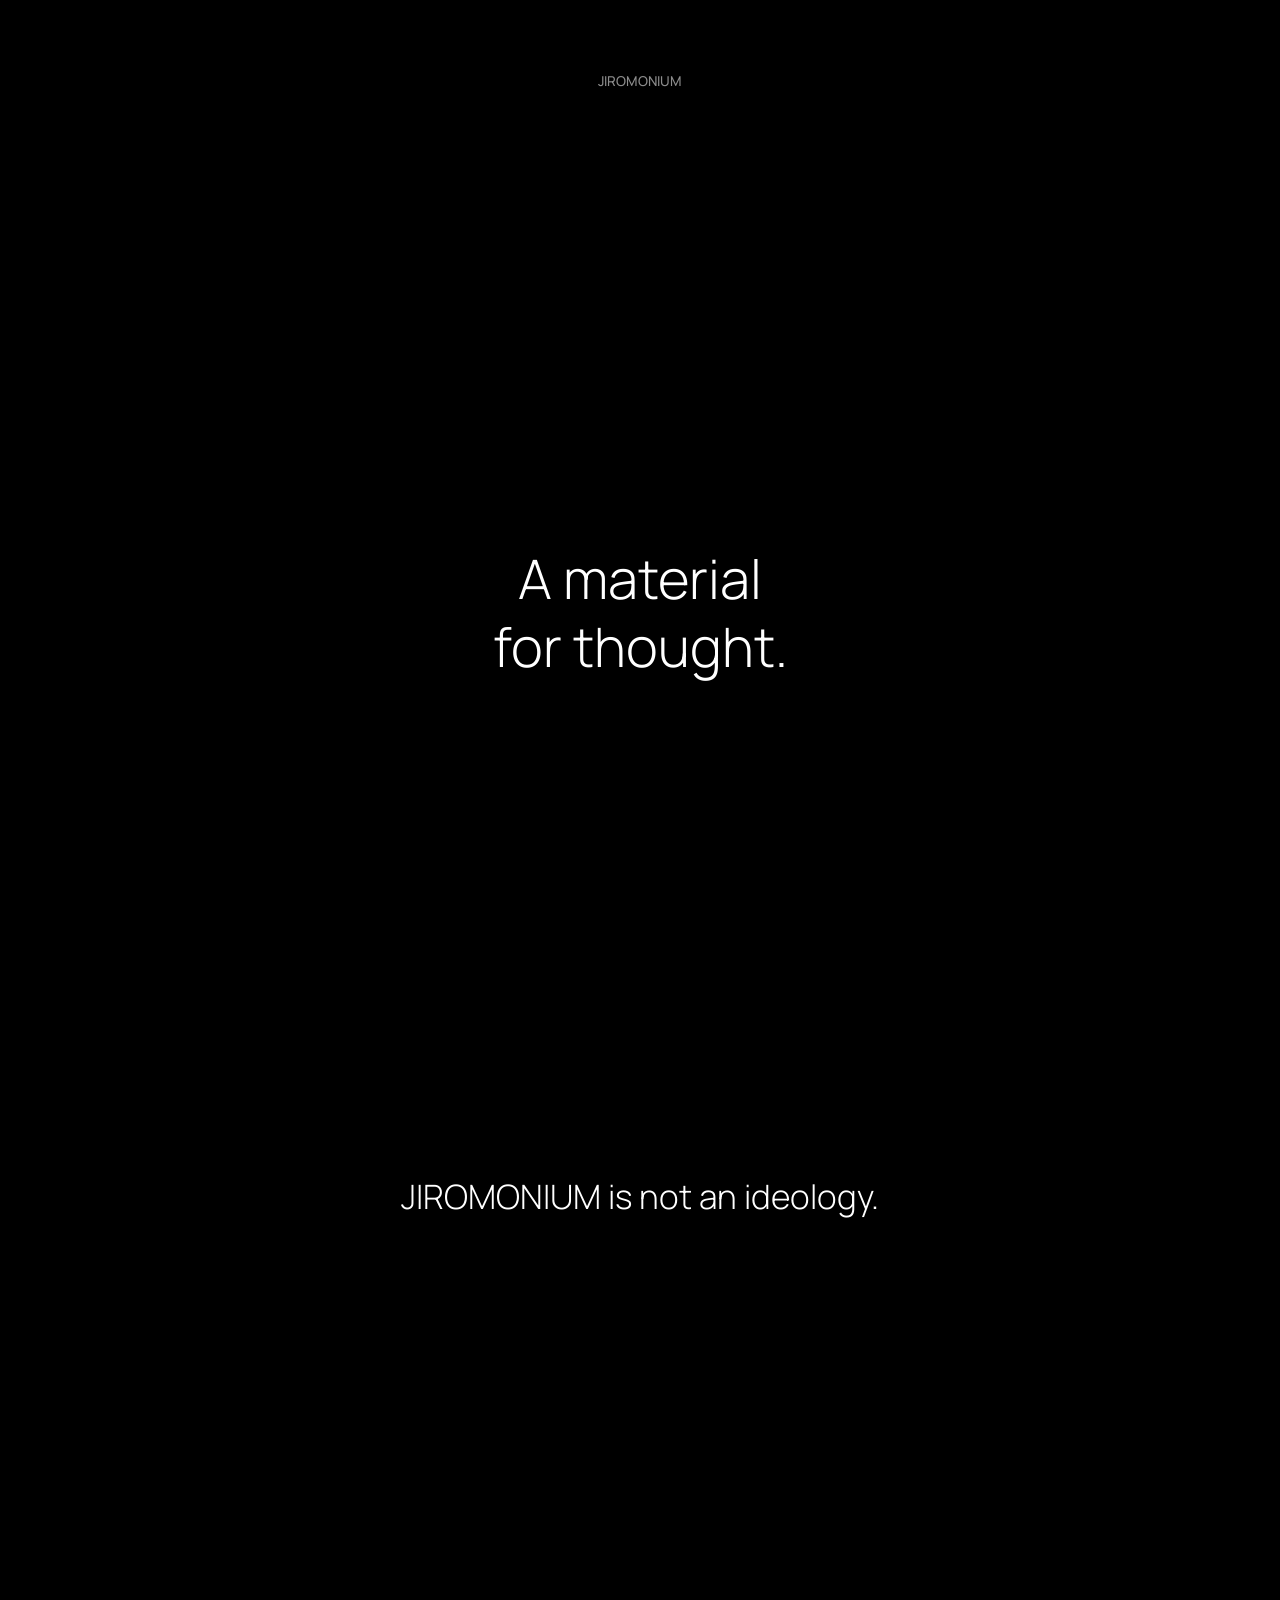
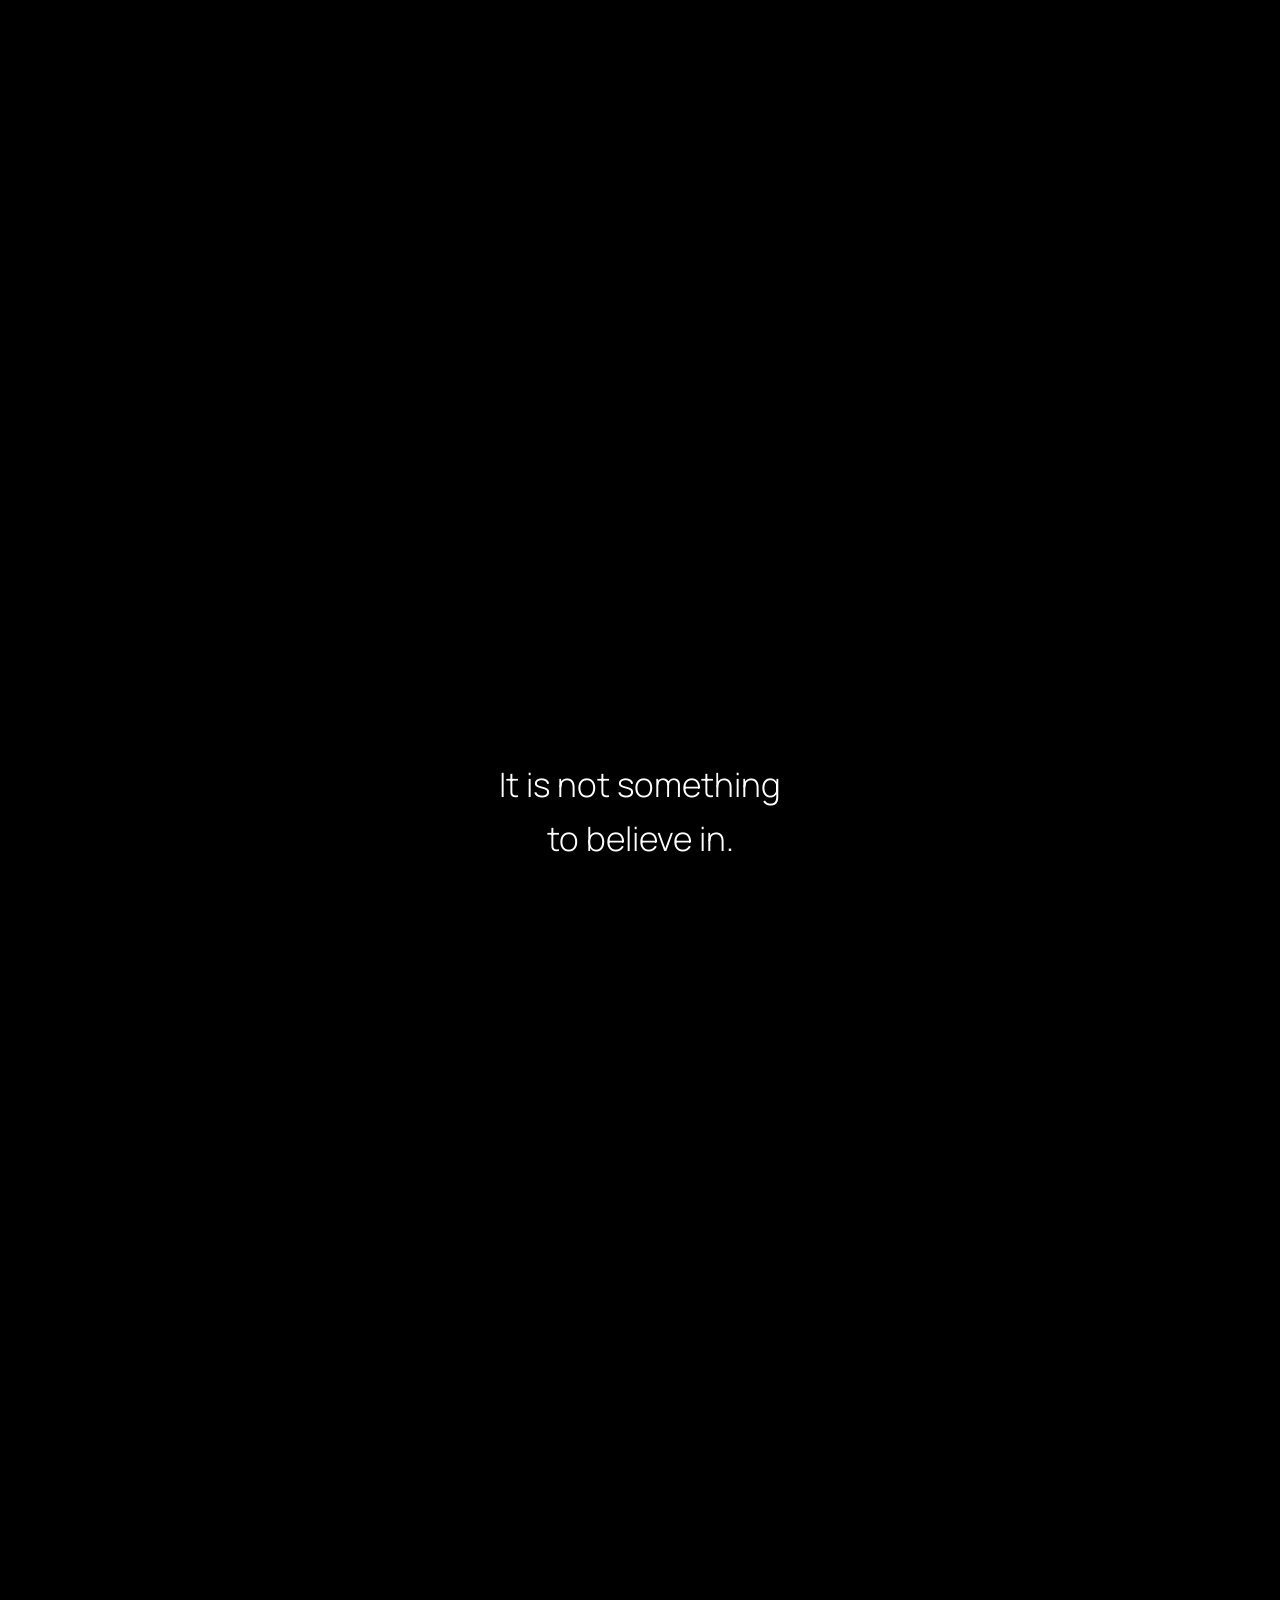
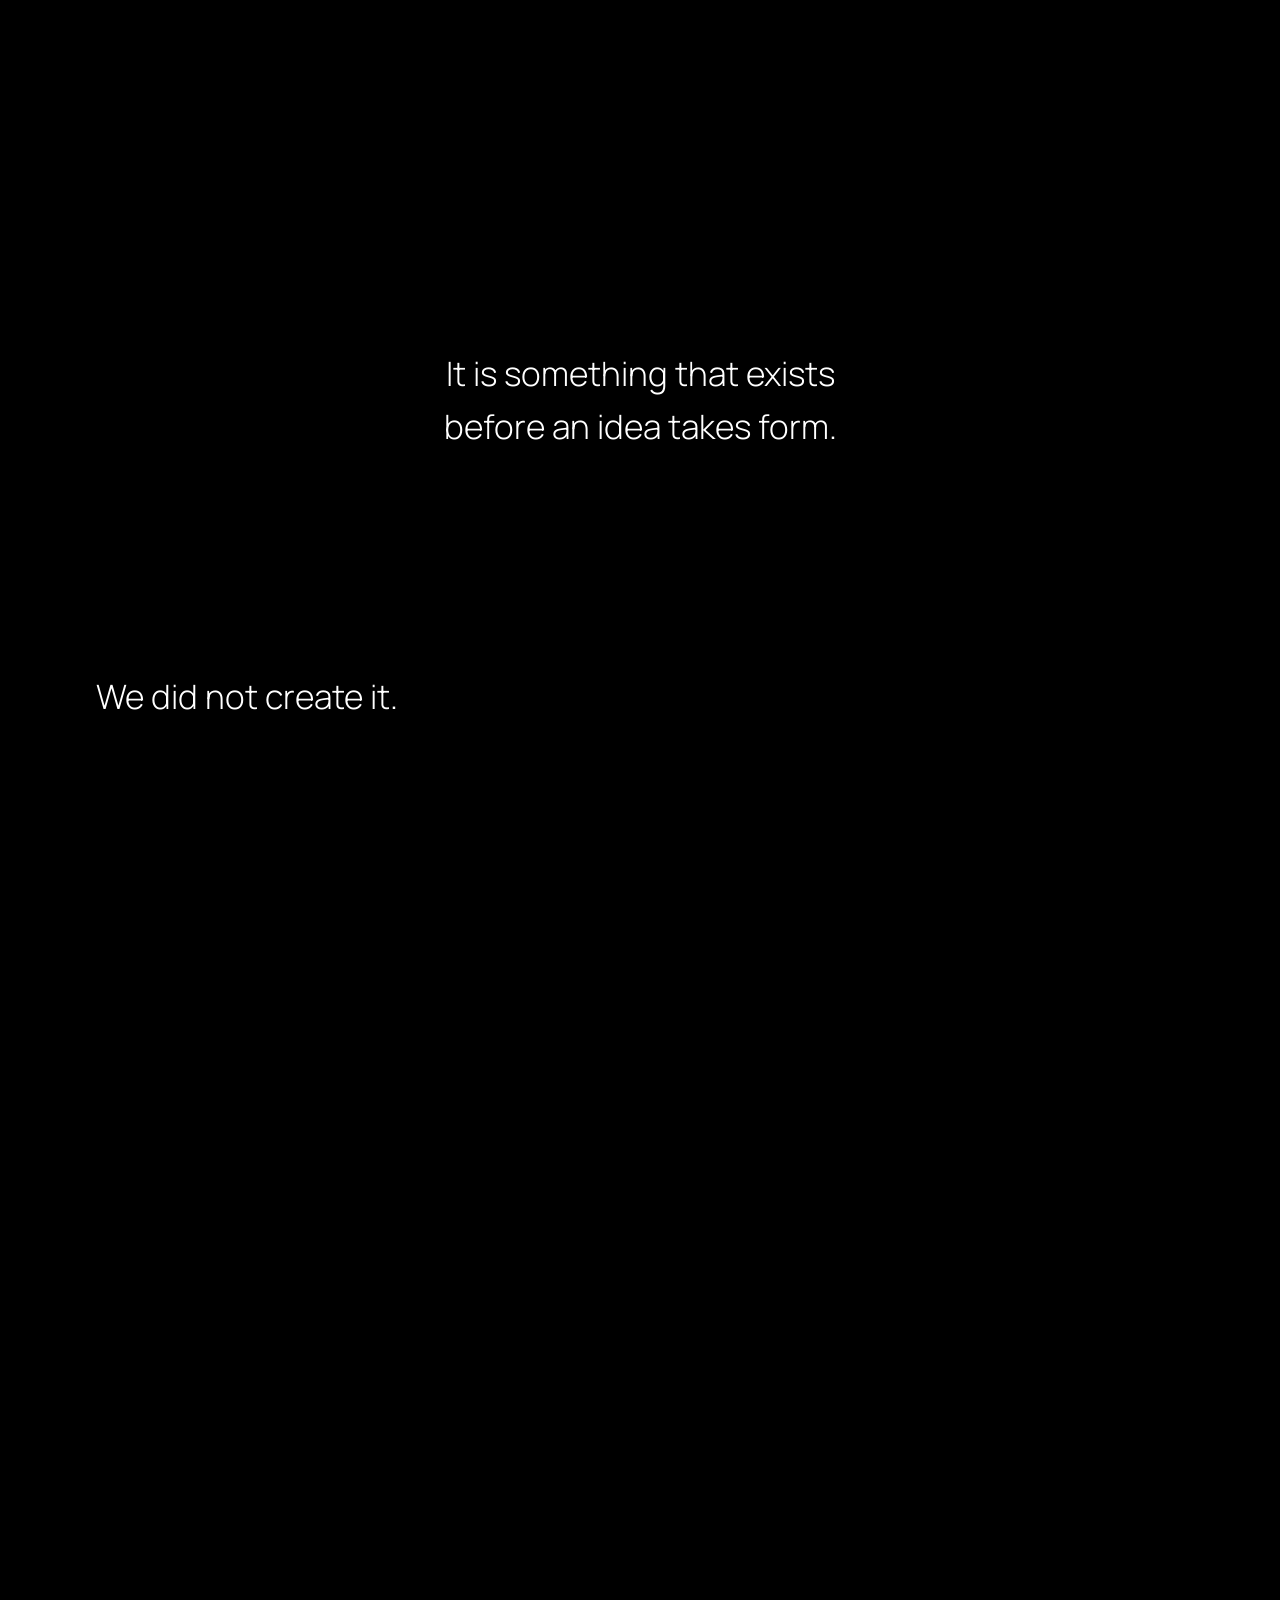
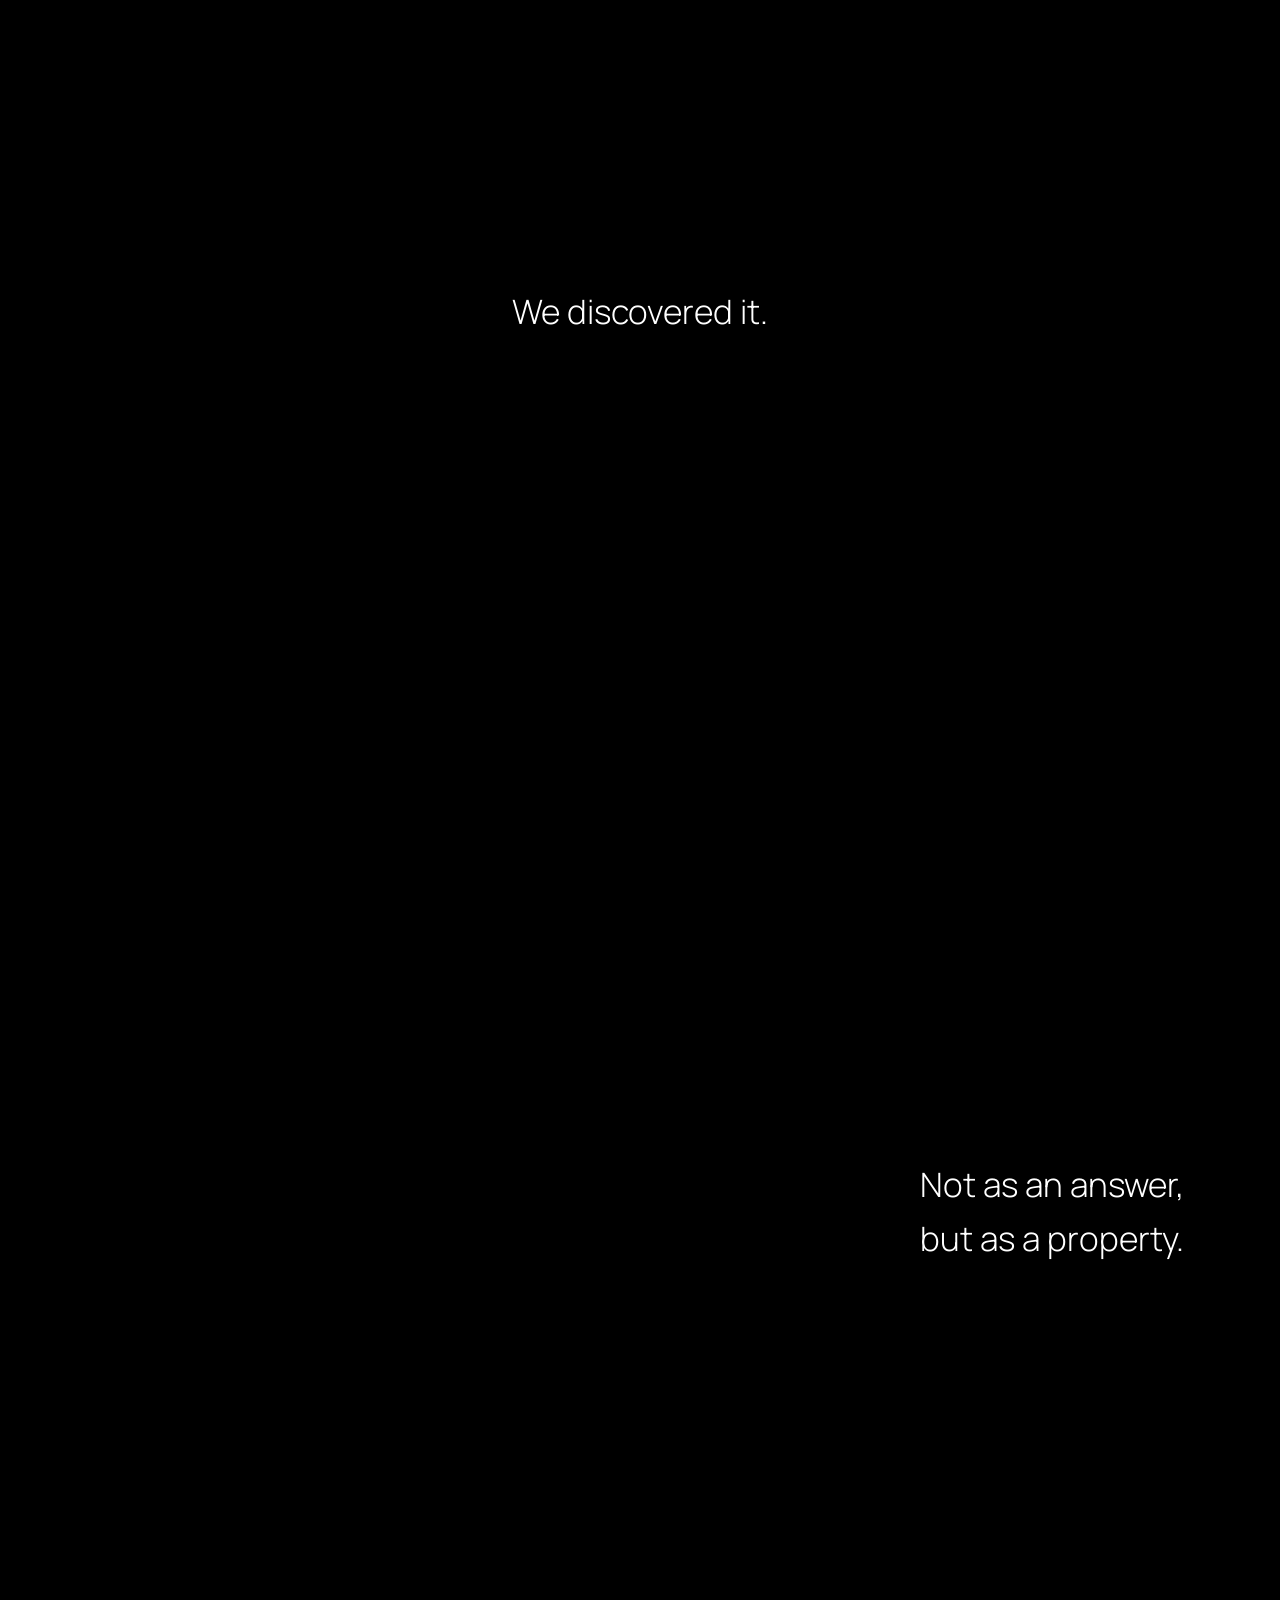
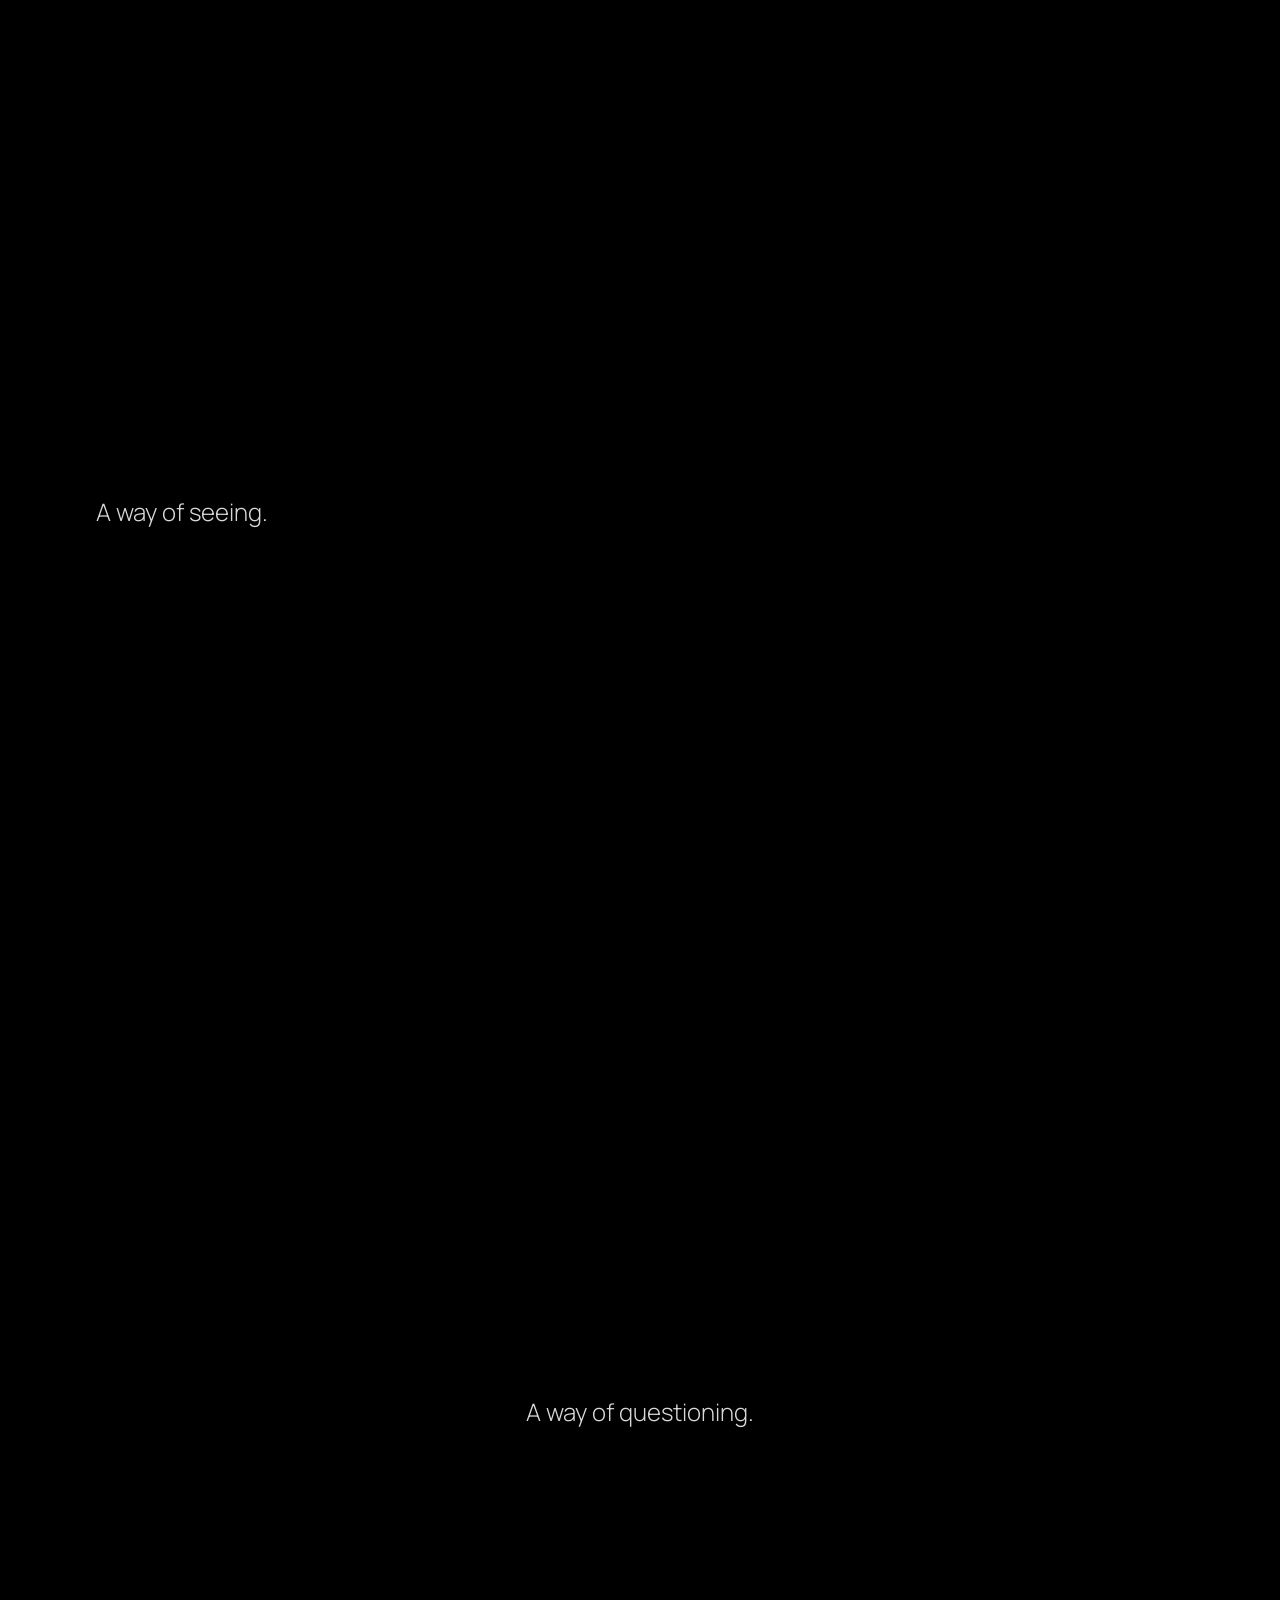
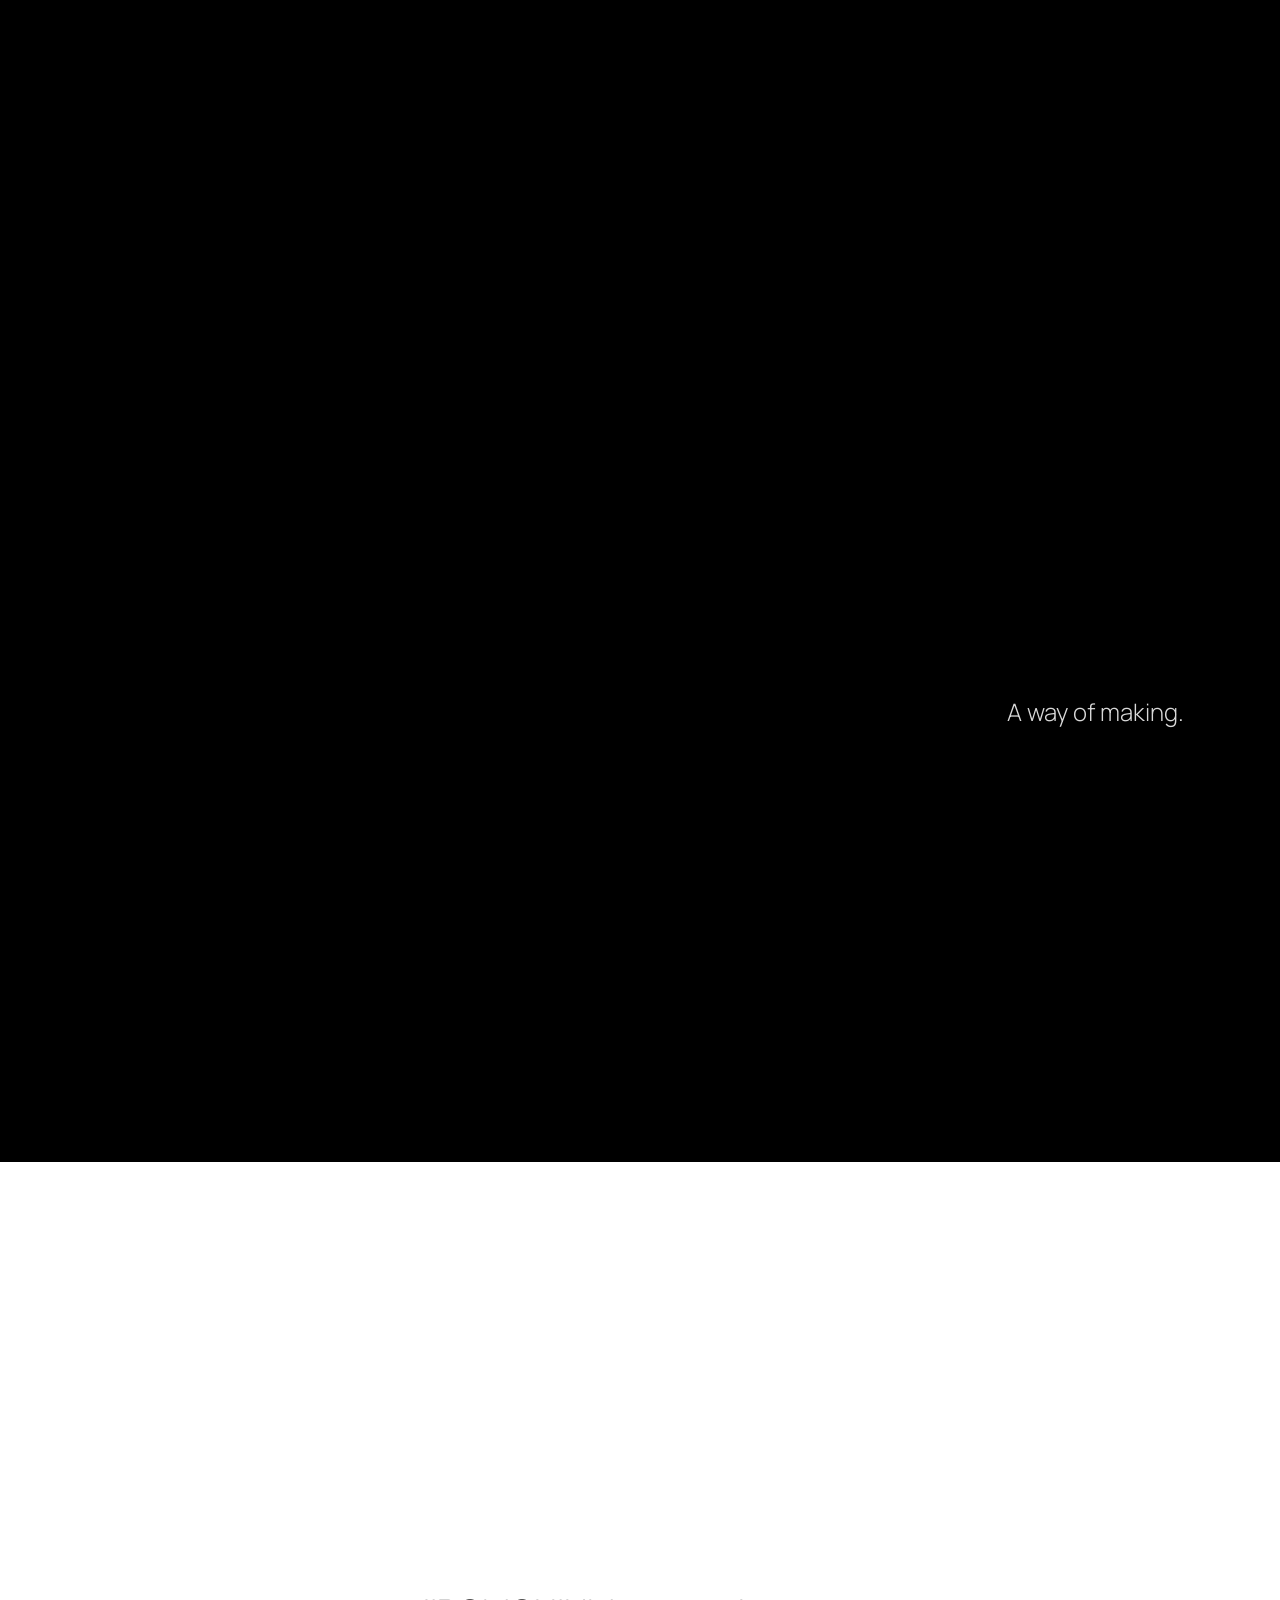
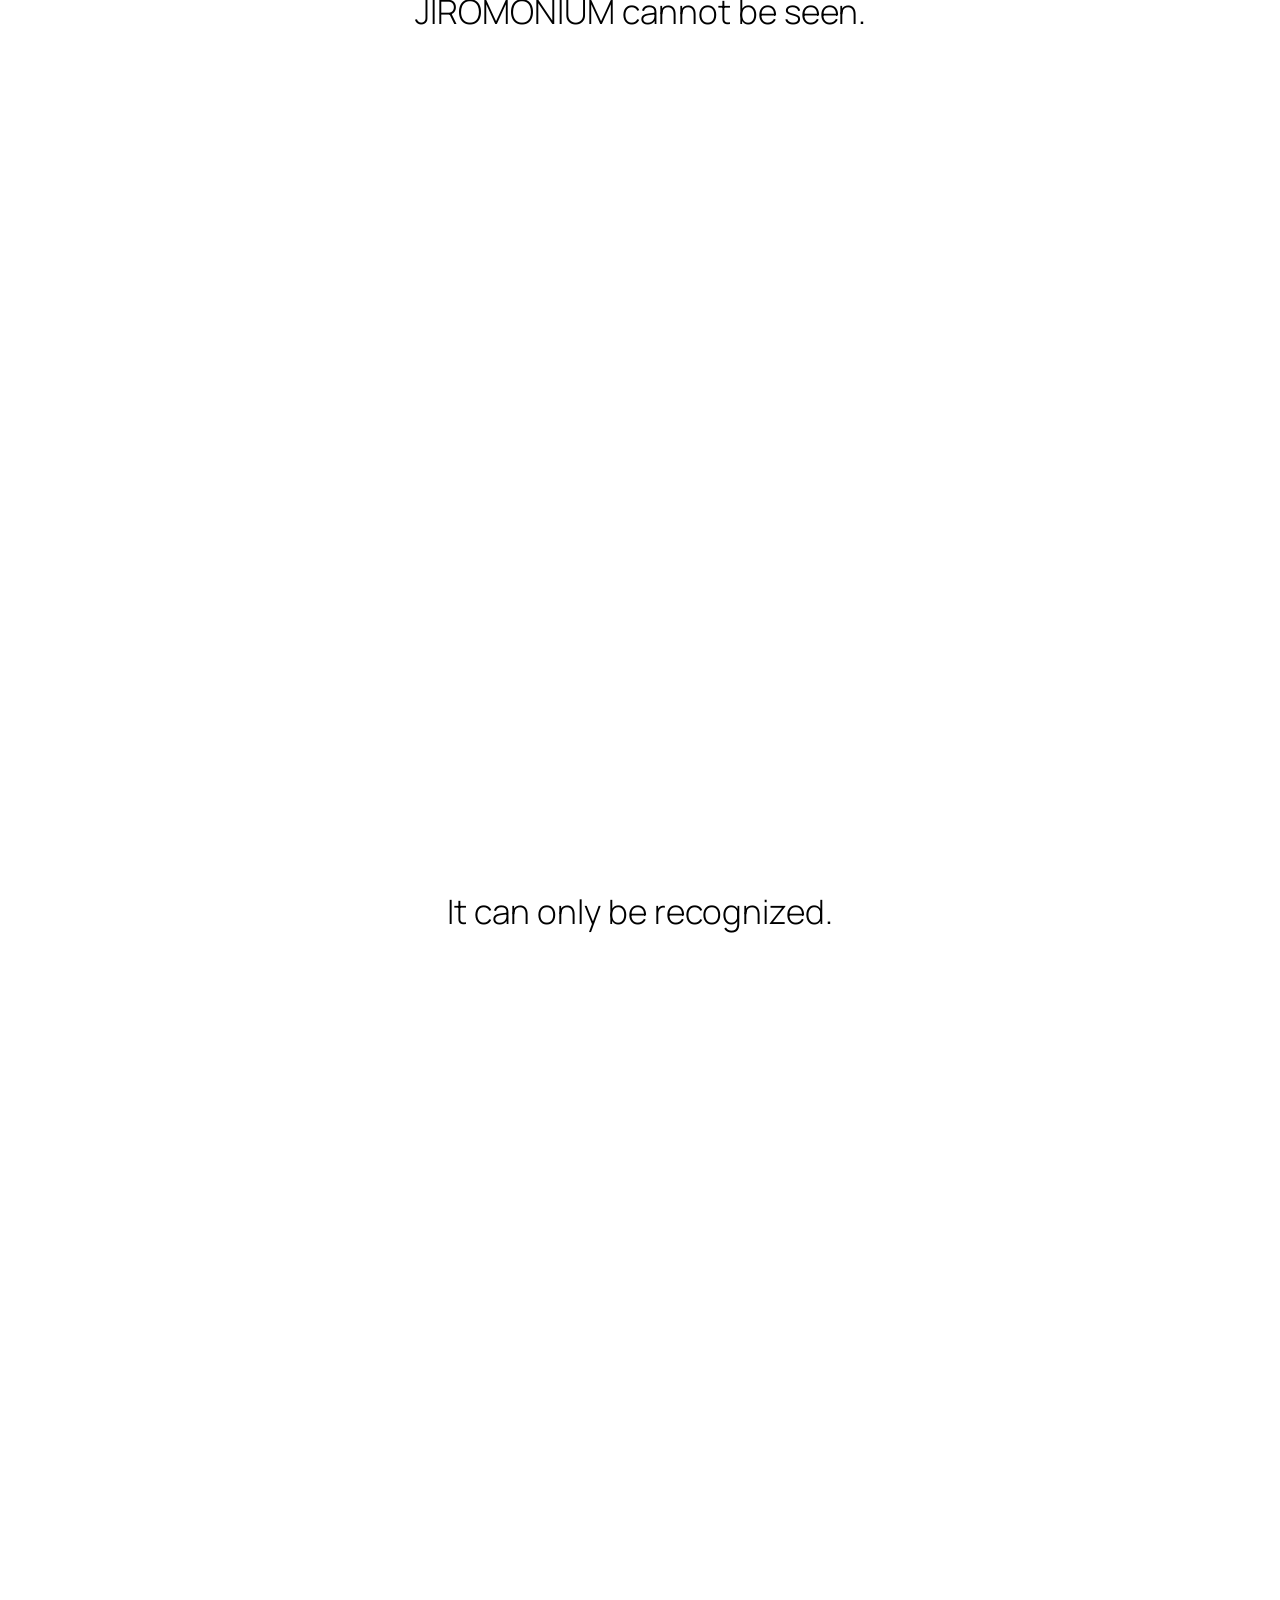
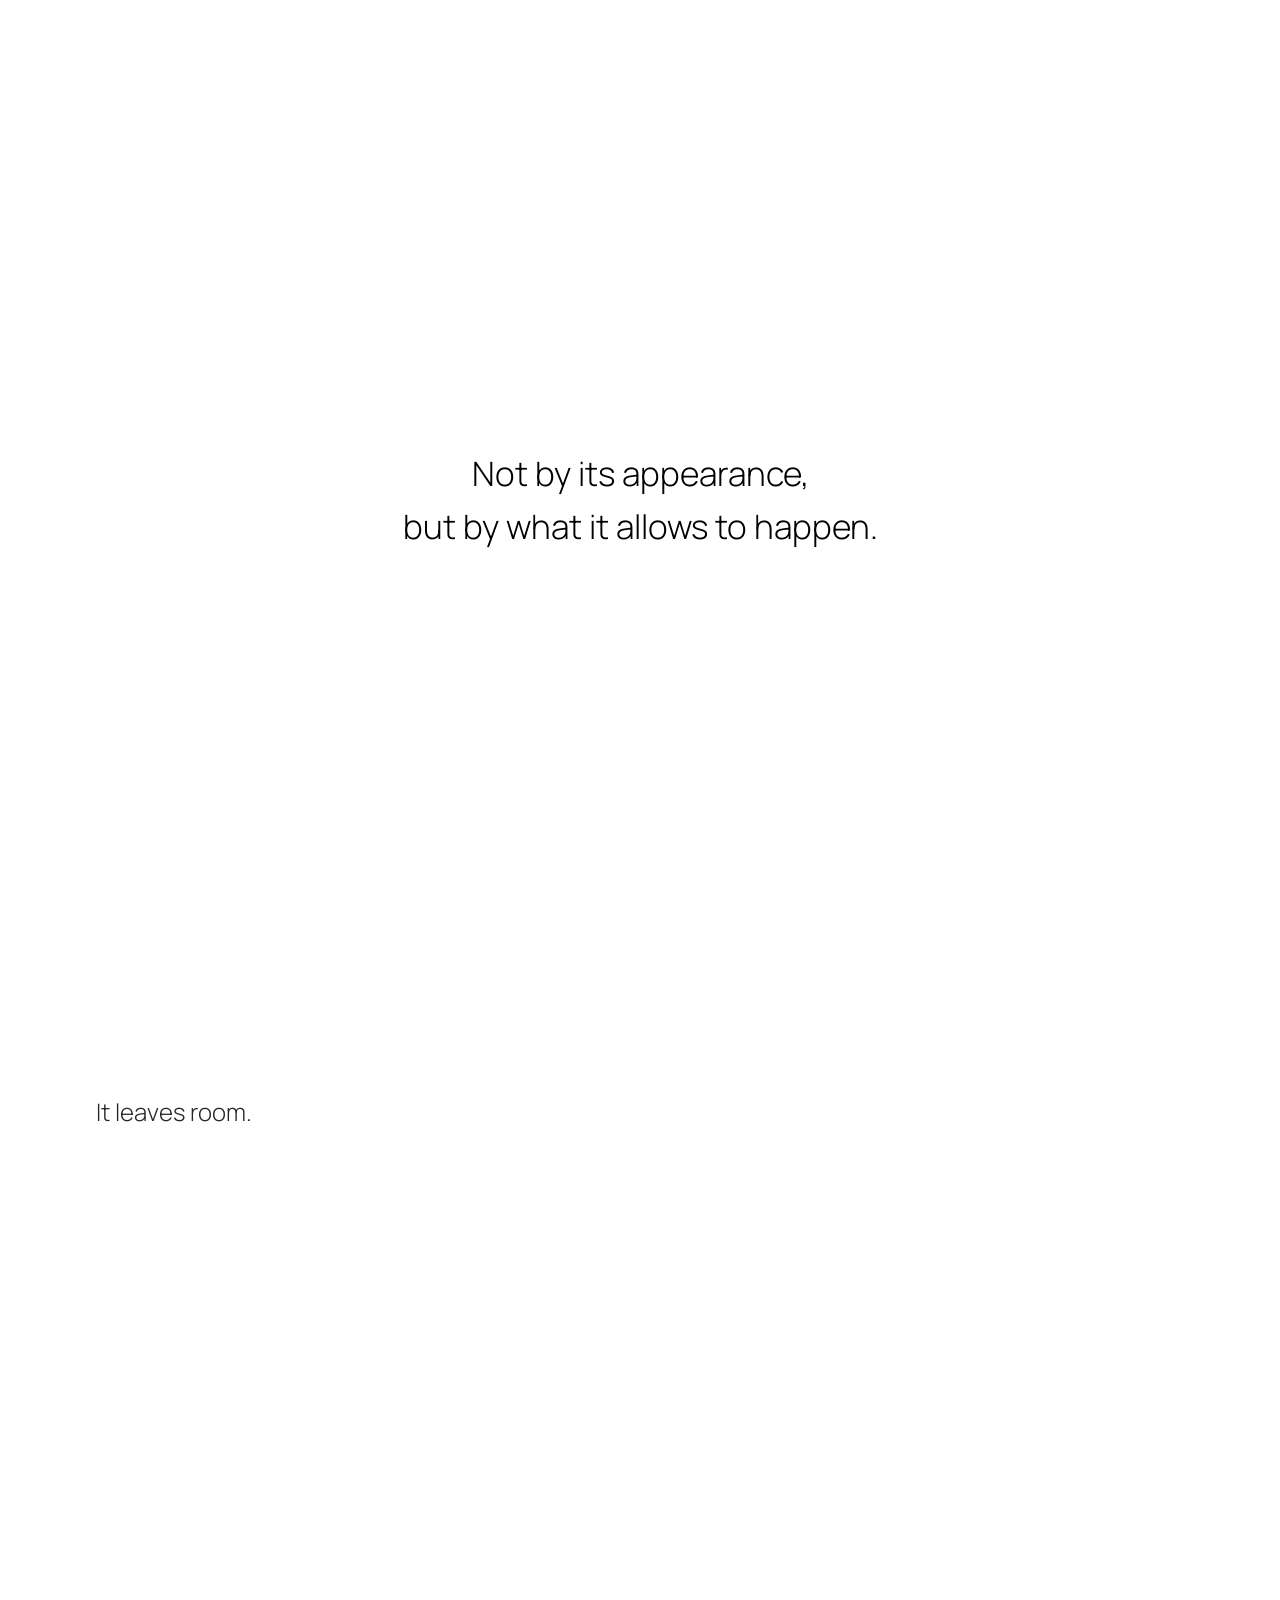
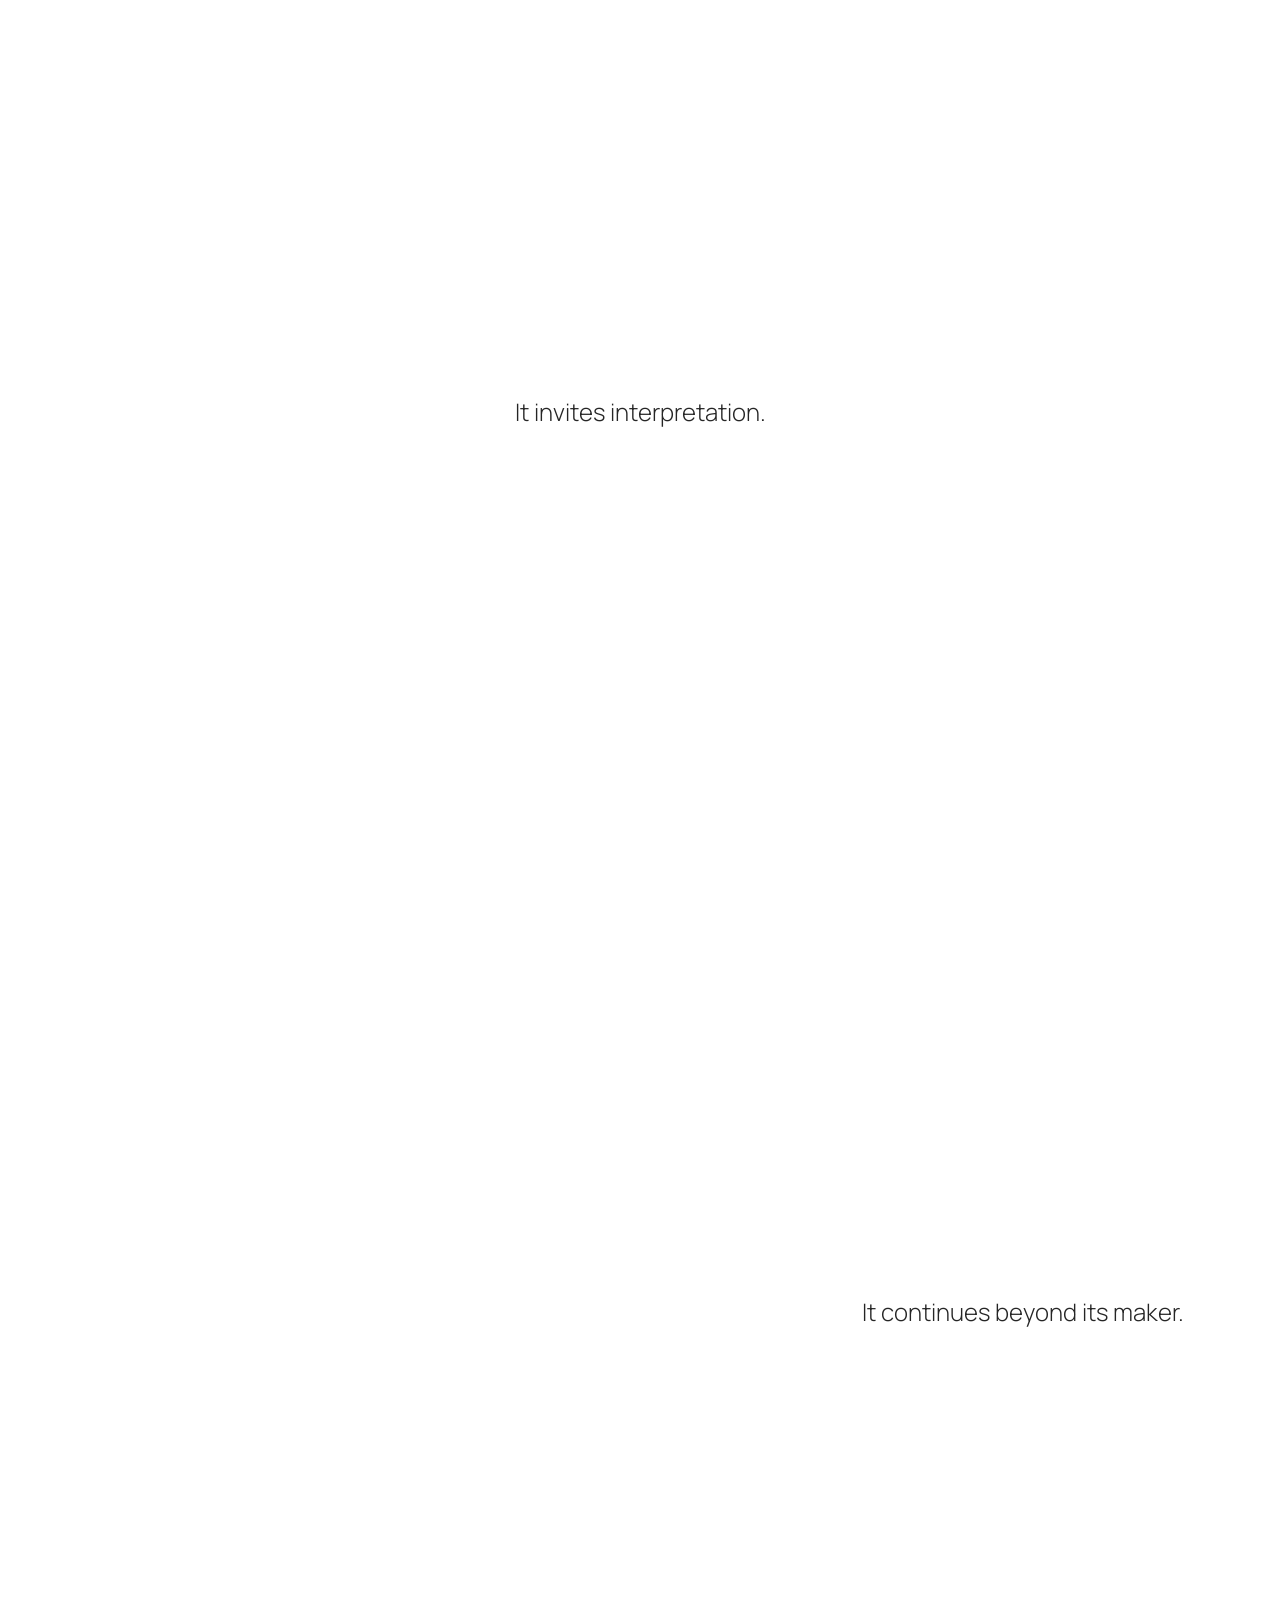
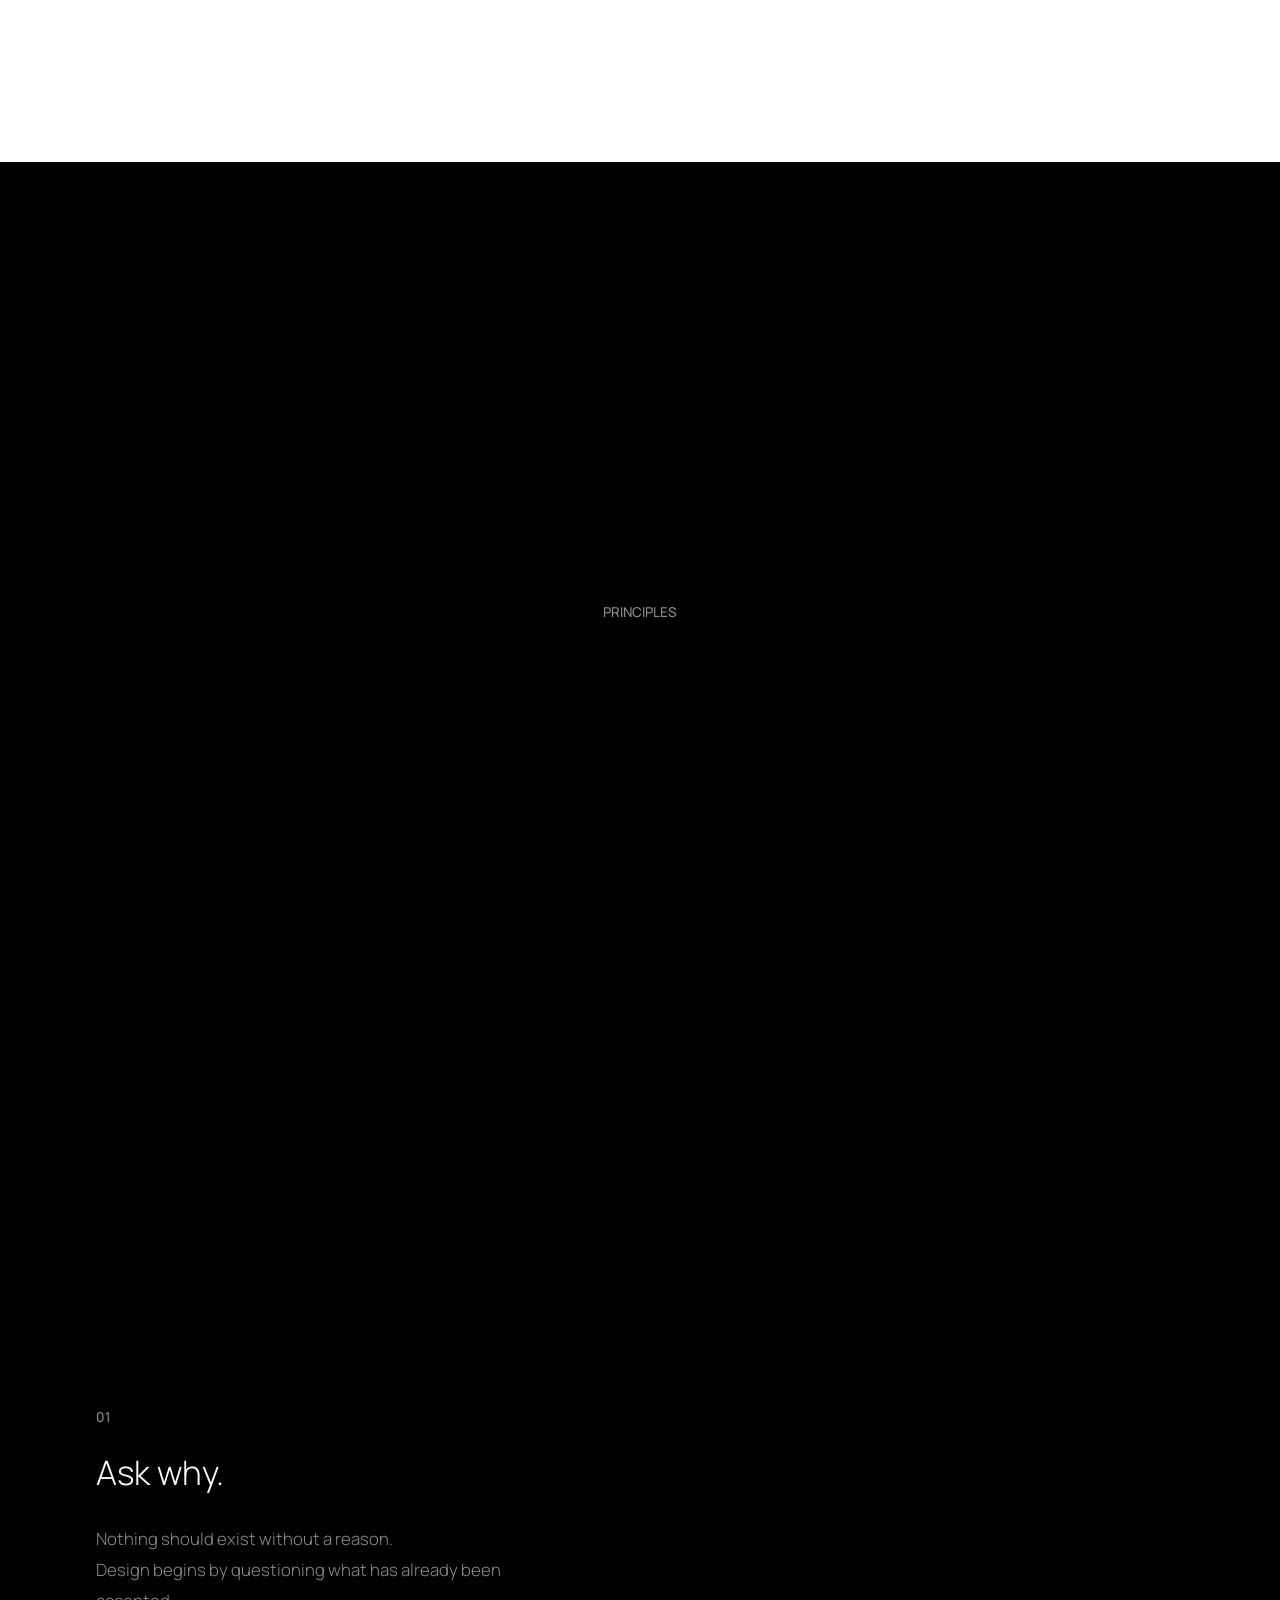
==== public/index.html @ 9d224d9b "Add assets configuration in wrangler.toml and create initial HTML, CSS, and JavaScript files for JIR" ====
<!doctype html>
<html lang="en">
<head>
<meta charset="UTF-8">
<meta name="viewport" content="width=device-width, initial-scale=1.0">
<title>JIROMONIUM — A material for thought.</title>
<meta name="description" content="JIROMONIUM is not an ideology. It is not something to believe in. It is something that exists before an idea takes form. Discovered by JIROMO.">
<meta property="og:title" content="JIROMONIUM — A material for thought.">
<meta property="og:description" content="JIROMONIUM is not an ideology. It is not something to believe in. It is something that exists before an idea takes form.">
<meta property="og:type" content="website">
<link rel="icon" href="data:,">
<link rel="preconnect" href="https://fonts.googleapis.com">
<link rel="preconnect" href="https://fonts.gstatic.com" crossorigin>
<link rel="stylesheet" href="https://fonts.googleapis.com/css2?family=Manrope:wght@200;300;400;500;600&display=swap">
<link rel="stylesheet" href="style.css">
</head>
<body>

<header class="mark" data-reveal>
  <p>JIROMONIUM</p>
</header>

<main>

  <section class="stage v-center h-center" data-reveal>
    <p class="phrase phrase-lg">A material<br>for thought.</p>
  </section>

  <section class="stage v-top h-center" data-reveal>
    <p class="phrase">JIROMONIUM is not an ideology.</p>
  </section>

  <section class="stage v-center h-center" data-reveal>
    <p class="phrase">It is not something<br>to believe in.</p>
  </section>

  <section class="stage v-bottom h-center" data-reveal>
    <p class="phrase">It is something that exists<br>before an idea takes form.</p>
  </section>

  <section class="stage v-top h-left" data-reveal>
    <p class="phrase">We did not create it.</p>
  </section>

  <section class="stage v-center h-center" data-reveal>
    <p class="phrase">We discovered it.</p>
  </section>

  <section class="stage v-center h-right" data-reveal>
    <p class="phrase">Not as an answer,<br>but as a property.</p>
  </section>

  <section class="stage v-center h-left" data-reveal>
    <p class="phrase phrase-sm">A way of seeing.</p>
  </section>

  <section class="stage v-center h-center" data-reveal>
    <p class="phrase phrase-sm">A way of questioning.</p>
  </section>

  <section class="stage v-center h-right" data-reveal>
    <p class="phrase phrase-sm">A way of making.</p>
  </section>

  <section class="stage v-center h-center theme-light" data-reveal>
    <p class="phrase">JIROMONIUM cannot be seen.</p>
  </section>

  <section class="stage v-center h-center theme-light" data-reveal>
    <p class="phrase">It can only be recognized.</p>
  </section>

  <section class="stage v-bottom h-center theme-light" data-reveal>
    <p class="phrase">Not by its appearance,<br>but by what it allows to happen.</p>
  </section>

  <section class="stage v-center h-left theme-light" data-reveal>
    <p class="phrase phrase-sm">It leaves room.</p>
  </section>

  <section class="stage v-center h-center theme-light" data-reveal>
    <p class="phrase phrase-sm">It invites interpretation.</p>
  </section>

  <section class="stage v-center h-right theme-light" data-reveal>
    <p class="phrase phrase-sm">It continues beyond its maker.</p>
  </section>

  <section class="stage v-center h-center" data-reveal>
    <p class="eyebrow">Principles</p>
  </section>

  <section class="stage v-center h-left" data-reveal>
    <p class="principle-num">01</p>
    <p class="phrase">Ask why.</p>
    <p class="phrase-note">Nothing should exist without a reason.<br>Design begins by questioning what has already been accepted.</p>
  </section>

  <section class="stage v-center h-right" data-reveal>
    <p class="principle-num">02</p>
    <p class="phrase">Do not complete everything.</p>
    <p class="phrase-note">Completion is only one moment.<br>Leave space for change, interpretation, and continuation.</p>
  </section>

  <section class="stage v-center h-left" data-reveal>
    <p class="principle-num">03</p>
    <p class="phrase">Create conditions.</p>
    <p class="phrase-note">Do not decide every outcome.<br>Design a state from which something can begin.</p>
  </section>

  <section class="stage v-center h-right" data-reveal>
    <p class="principle-num">04</p>
    <p class="phrase">Respect what already exists.</p>
    <p class="phrase-note">Do not erase the nature of things.<br>Observe their properties, their limits, and their possibilities.</p>
  </section>

  <section class="stage v-center h-left" data-reveal>
    <p class="principle-num">05</p>
    <p class="phrase">Keep the parts simple.</p>
    <p class="phrase-note">Complexity does not need to exist inside each individual part.<br>It can emerge through relationships, combinations, and time.</p>
  </section>

  <section class="stage v-center h-right" data-reveal>
    <p class="principle-num">06</p>
    <p class="phrase">Allow participation.</p>
    <p class="phrase-note">People are not only users.<br>They can alter, continue, and become part of what is made.</p>
  </section>

  <section class="stage v-center h-center" data-reveal>
    <p class="phrase">It is not a style.</p>
  </section>

  <section class="stage v-top h-center" data-reveal>
    <p class="phrase">A style can be imitated.</p>
  </section>

  <section class="stage v-bottom h-center" data-reveal>
    <p class="phrase">JIROMONIUM is not recognized<br>by a shape, a color, or a surface.</p>
  </section>

  <section class="stage v-center h-center" data-reveal>
    <p class="phrase">It is recognized by the thinking<br>that remains within what was made.</p>
  </section>

  <section class="stage v-center h-center theme-light" data-reveal>
    <p class="phrase">It is not an ideology.</p>
  </section>

  <section class="stage v-top h-center theme-light" data-reveal>
    <p class="phrase">An ideology asks to be followed.</p>
  </section>

  <section class="stage v-center h-center theme-light" data-reveal>
    <p class="phrase">JIROMONIUM asks to be used.</p>
  </section>

  <section class="stage v-bottom h-center theme-light" data-reveal>
    <p class="phrase">How it appears<br>depends on the person who encounters it.</p>
  </section>

  <section class="stage v-top h-center" data-reveal>
    <p class="phrase">Nothing is truly finished.</p>
  </section>

  <section class="stage v-center h-left" data-reveal>
    <p class="phrase phrase-sm">A thing changes through use.</p>
  </section>

  <section class="stage v-center h-center" data-reveal>
    <p class="phrase phrase-sm">An idea changes through interpretation.</p>
  </section>

  <section class="stage v-center h-right" data-reveal>
    <p class="phrase phrase-sm">A system changes through participation.</p>
  </section>

  <section class="stage v-bottom h-center" data-reveal>
    <p class="phrase">What is made continues<br>after it leaves the hands of its maker.</p>
  </section>

  <section class="stage v-center h-center" data-reveal>
    <p class="phrase phrase-lg">JIROMONIUM</p>
  </section>

  <section class="stage v-center h-center" data-reveal>
    <p class="phrase">Not a belief.<br>Not a style.<br>Not an answer.</p>
  </section>

  <section class="stage v-center h-center closing" data-reveal>
    <p class="phrase">A property found<br>where thought becomes form.</p>
  </section>

</main>

<footer class="mark" data-reveal>
  <p>By <a class="mark-link" href="https://jiromo.com" target="_blank" rel="noopener">JIROMO.</a></p>
</footer>

<script src="script.js"></script>
</body>
</html>
---- public/style.css ----
:root {
  --dark-bg: #000;
  --dark-fg: #fff;
  --dark-fg-muted: rgba(255, 255, 255, 0.55);
  --light-bg: #fff;
  --light-fg: #000;
  --light-fg-muted: rgba(0, 0, 0, 0.55);
}

* { box-sizing: border-box; }

html {
  scroll-behavior: smooth;
}

body {
  margin: 0;
  background: var(--dark-bg);
  color: var(--dark-fg);
  font-family: "Manrope", sans-serif;
  font-weight: 300;
  -webkit-font-smoothing: antialiased;
}

p { margin: 0; }

/* --- top / bottom marks (no fixed nav) --- */
.mark {
  display: flex;
  justify-content: center;
  padding: clamp(40px, 8vh, 72px) 24px;
}

.mark p {
  font-size: 0.85rem;
  font-weight: 500;
  color: var(--dark-fg-muted);
}

.mark-link {
  color: inherit;
  text-decoration: none;
  transition: color 0.3s ease;
}

.mark-link:hover {
  color: var(--dark-fg);
}

/* --- stage: one message, one screen --- */
.stage {
  min-height: 100vh;
  min-height: 100svh;
  display: flex;
  flex-direction: column;
  padding: clamp(48px, 12vh, 140px) clamp(24px, 8vw, 96px);
  background: var(--dark-bg);
  color: var(--dark-fg);
}

.stage.theme-light {
  background: var(--light-bg);
  color: var(--light-fg);
}

.stage.v-top { justify-content: flex-start; }
.stage.v-center { justify-content: center; }
.stage.v-bottom { justify-content: flex-end; }

.stage.h-left { align-items: flex-start; text-align: left; }
.stage.h-center { align-items: center; text-align: center; }
.stage.h-right { align-items: flex-end; text-align: right; }

/* --- typography --- */
.phrase {
  max-width: 620px;
  font-size: clamp(1.4rem, 3.6vw, 2.1rem);
  line-height: 1.6;
  font-weight: 300;
}

.phrase-lg {
  font-size: clamp(2rem, 6vw, 3.4rem);
  line-height: 1.25;
  font-weight: 300;
}

.phrase-sm {
  font-size: clamp(1.1rem, 2.6vw, 1.5rem);
  font-weight: 300;
  color: inherit;
  opacity: 0.85;
}

.eyebrow {
  font-size: 0.85rem;
  font-weight: 500;
  color: var(--dark-fg-muted);
  text-transform: uppercase;
}

.principle-num {
  font-size: 0.85rem;
  font-weight: 500;
  color: var(--dark-fg-muted);
  margin-bottom: 20px;
}

.phrase-note {
  max-width: 480px;
  margin-top: 24px;
  font-size: clamp(0.95rem, 1.8vw, 1.05rem);
  line-height: 1.85;
  font-weight: 300;
  color: var(--dark-fg-muted);
}

.closing {
  padding-bottom: clamp(160px, 24vh, 260px);
}

/* --- reveal --- */
[data-reveal] {
  opacity: 0;
  transform: translateY(16px);
  transition: opacity 1.1s ease, transform 1.1s ease;
}

[data-reveal].in-view {
  opacity: 1;
  transform: translateY(0);
}

@media (prefers-reduced-motion: reduce) {
  html { scroll-behavior: auto; }
  [data-reveal] {
    opacity: 1;
    transform: none;
    transition: none;
  }
}

/* --- mobile: adjust rhythm rather than shrinking margins uniformly --- */
@media (max-width: 640px) {
  .stage {
    min-height: auto;
    padding: 22vh 24px;
  }

  .phrase {
    line-height: 1.55;
  }

  .phrase-lg {
    line-height: 1.3;
  }

  .phrase-note {
    margin-top: 18px;
  }

  .closing {
    padding-bottom: 30vh;
  }
}
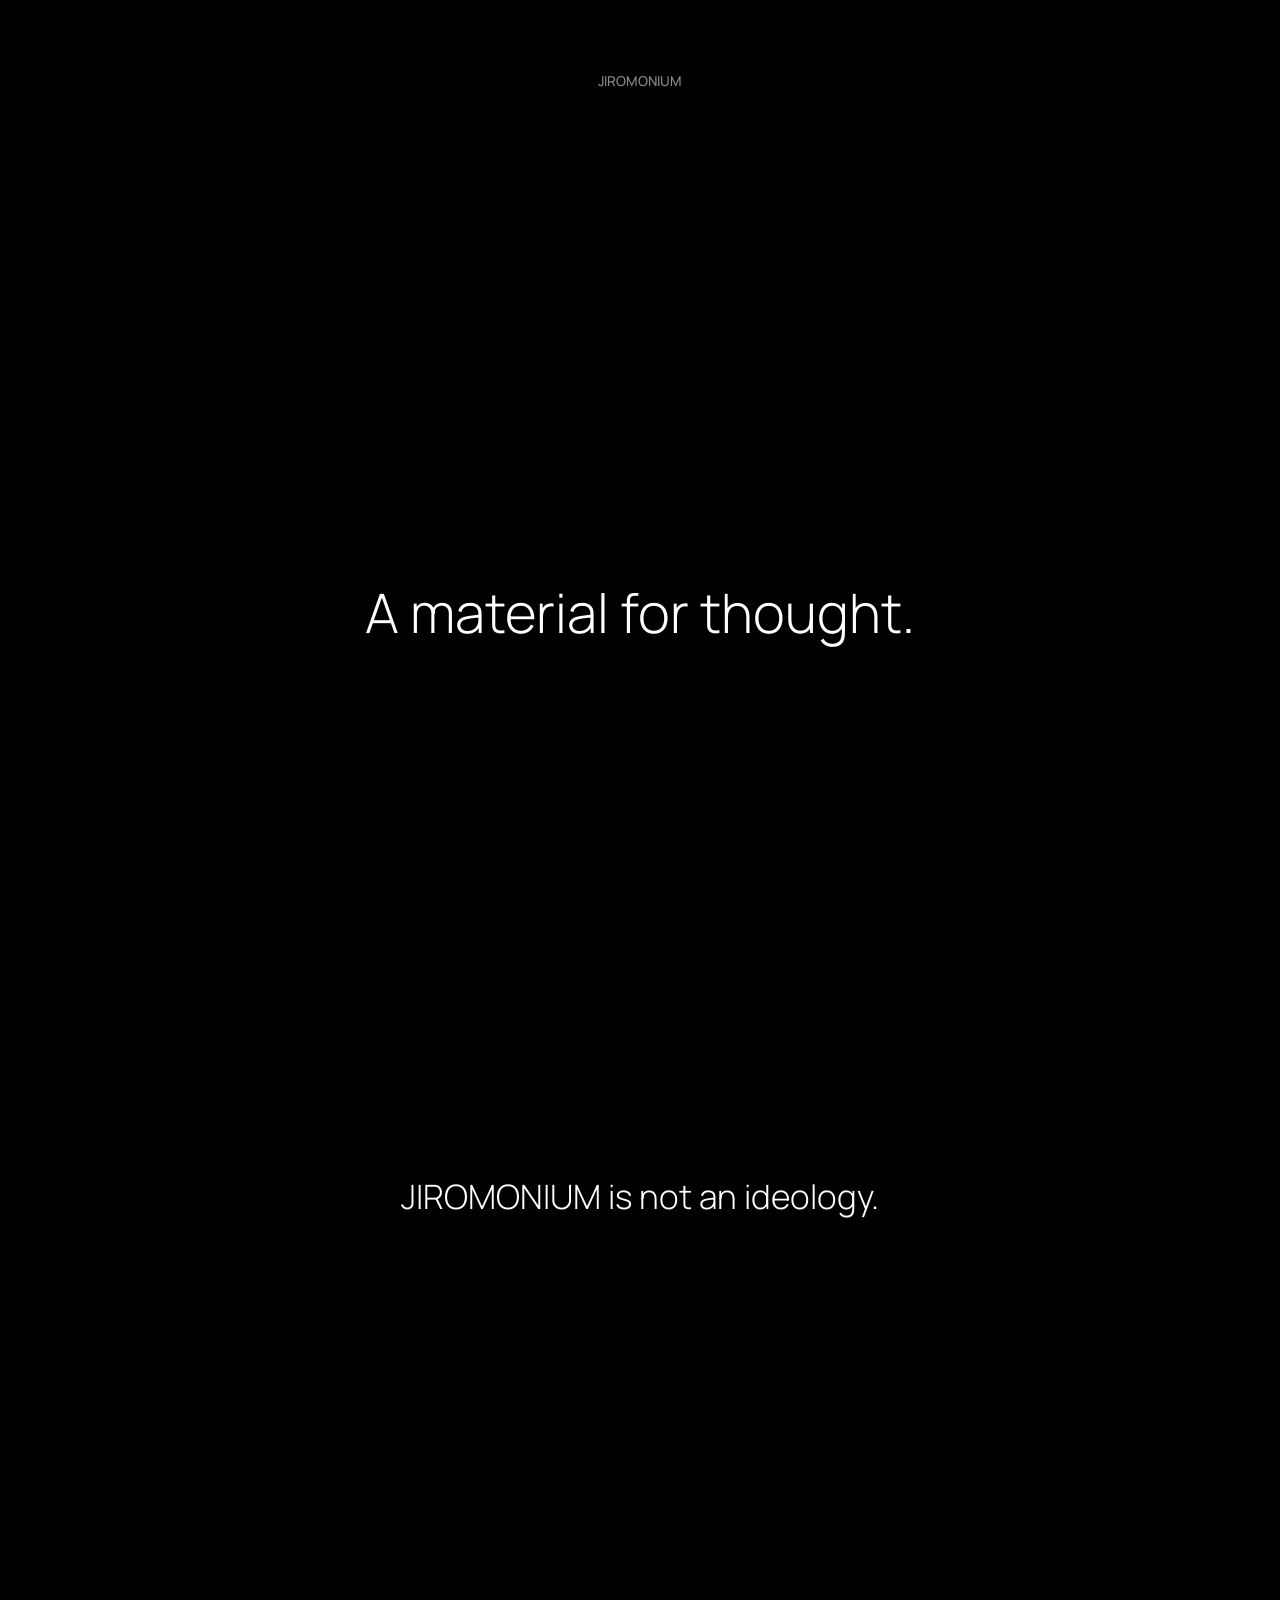
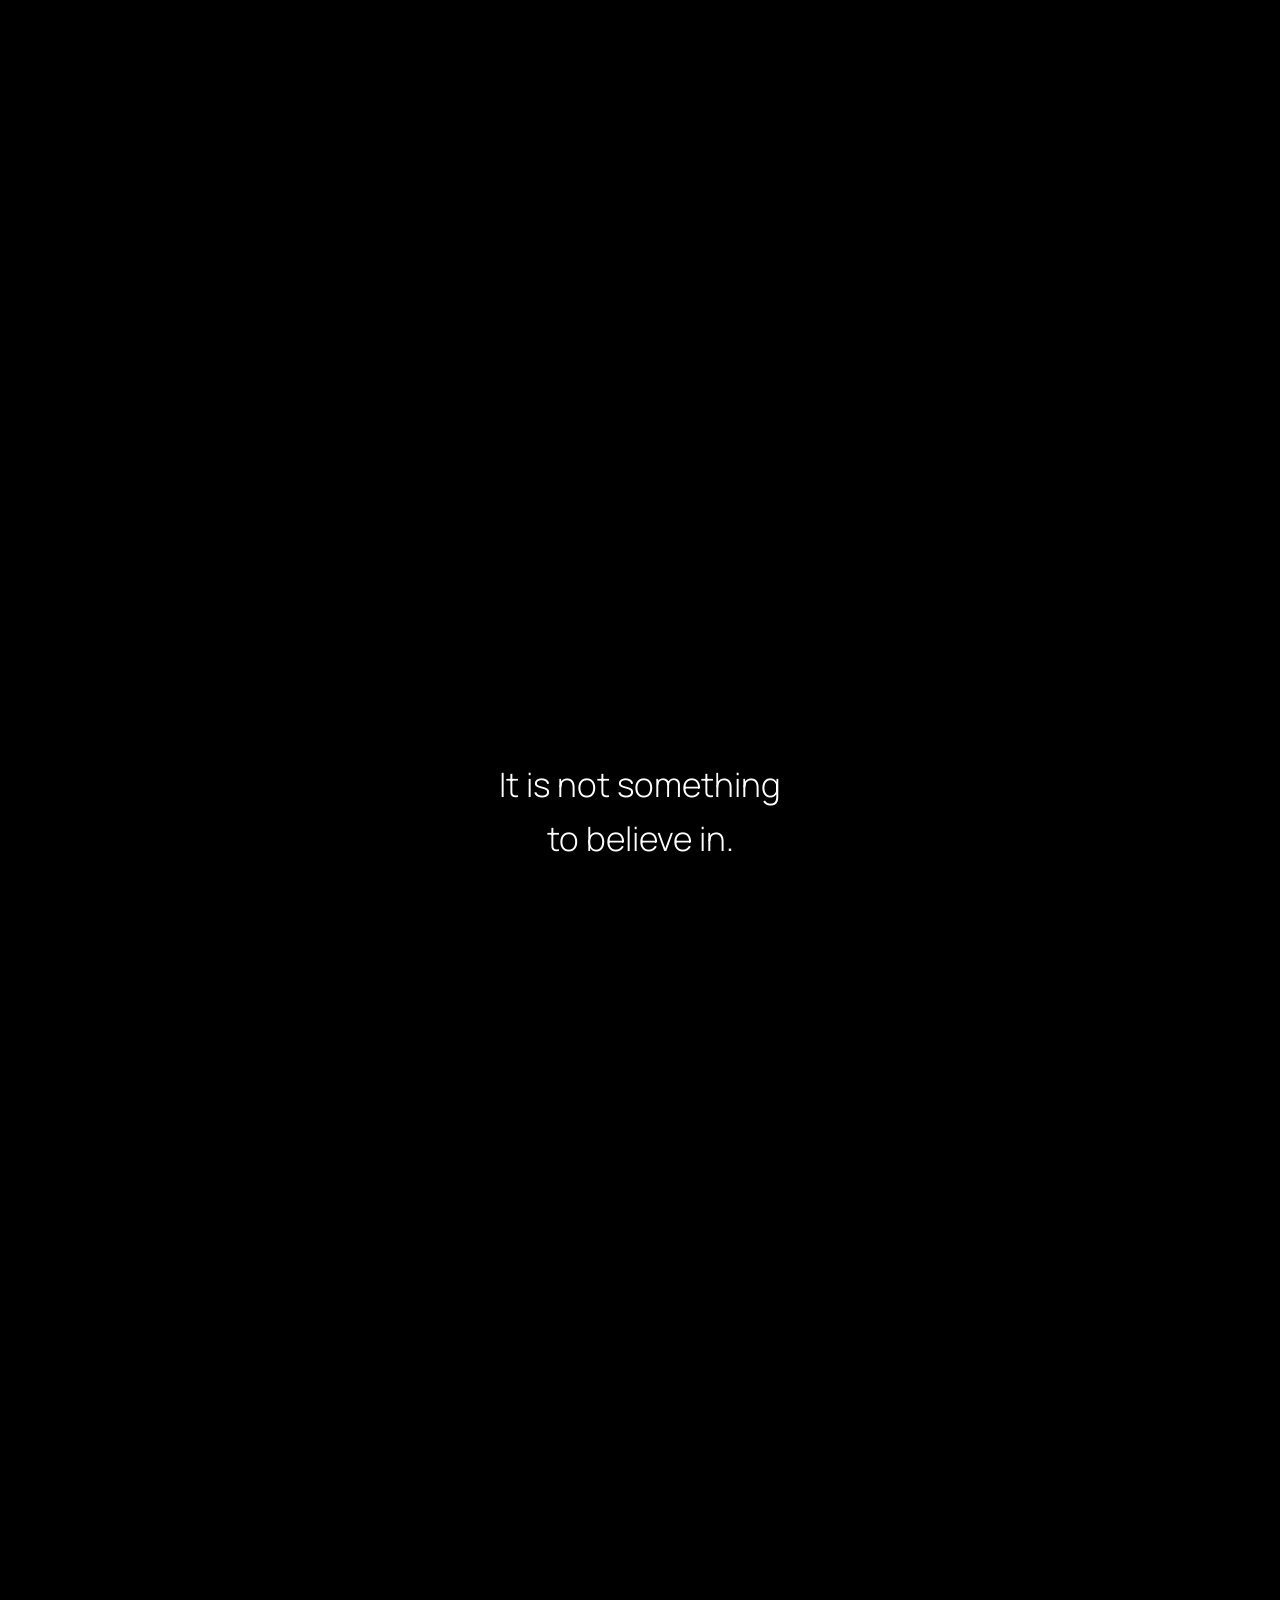
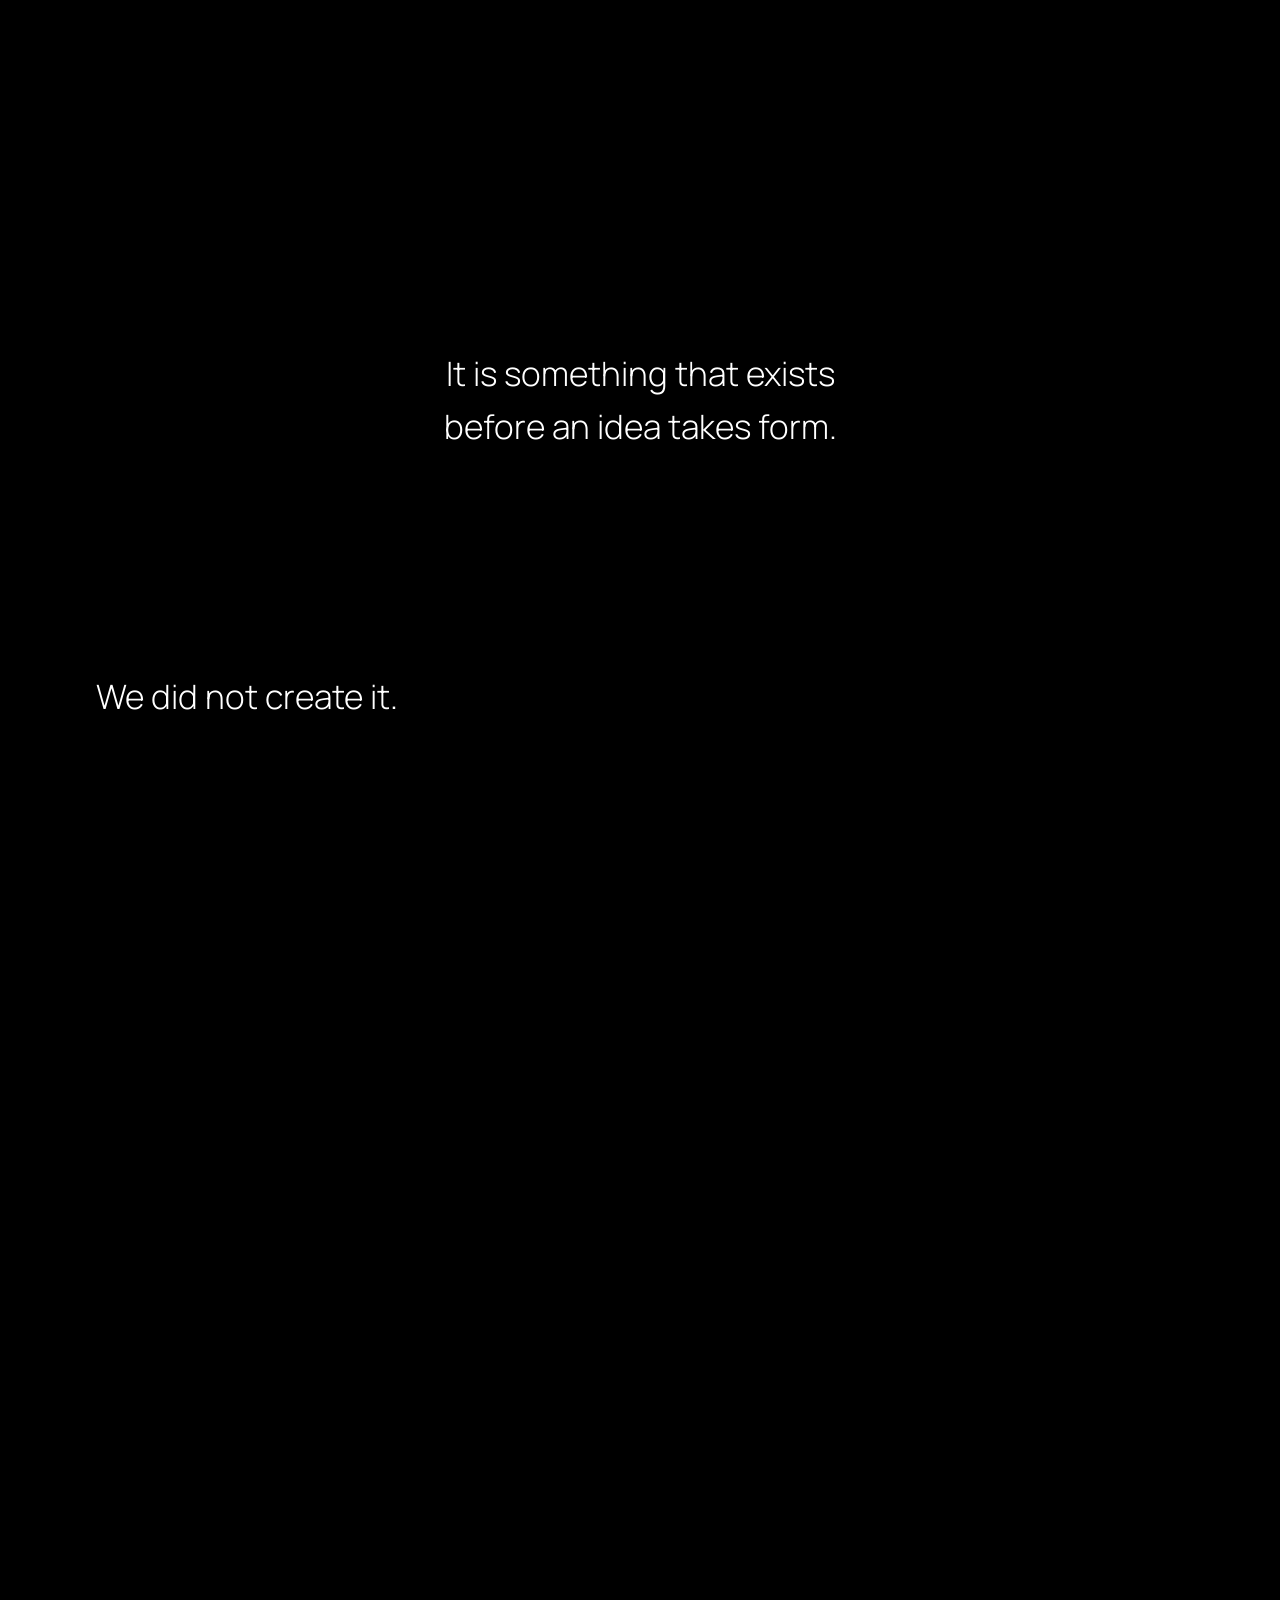
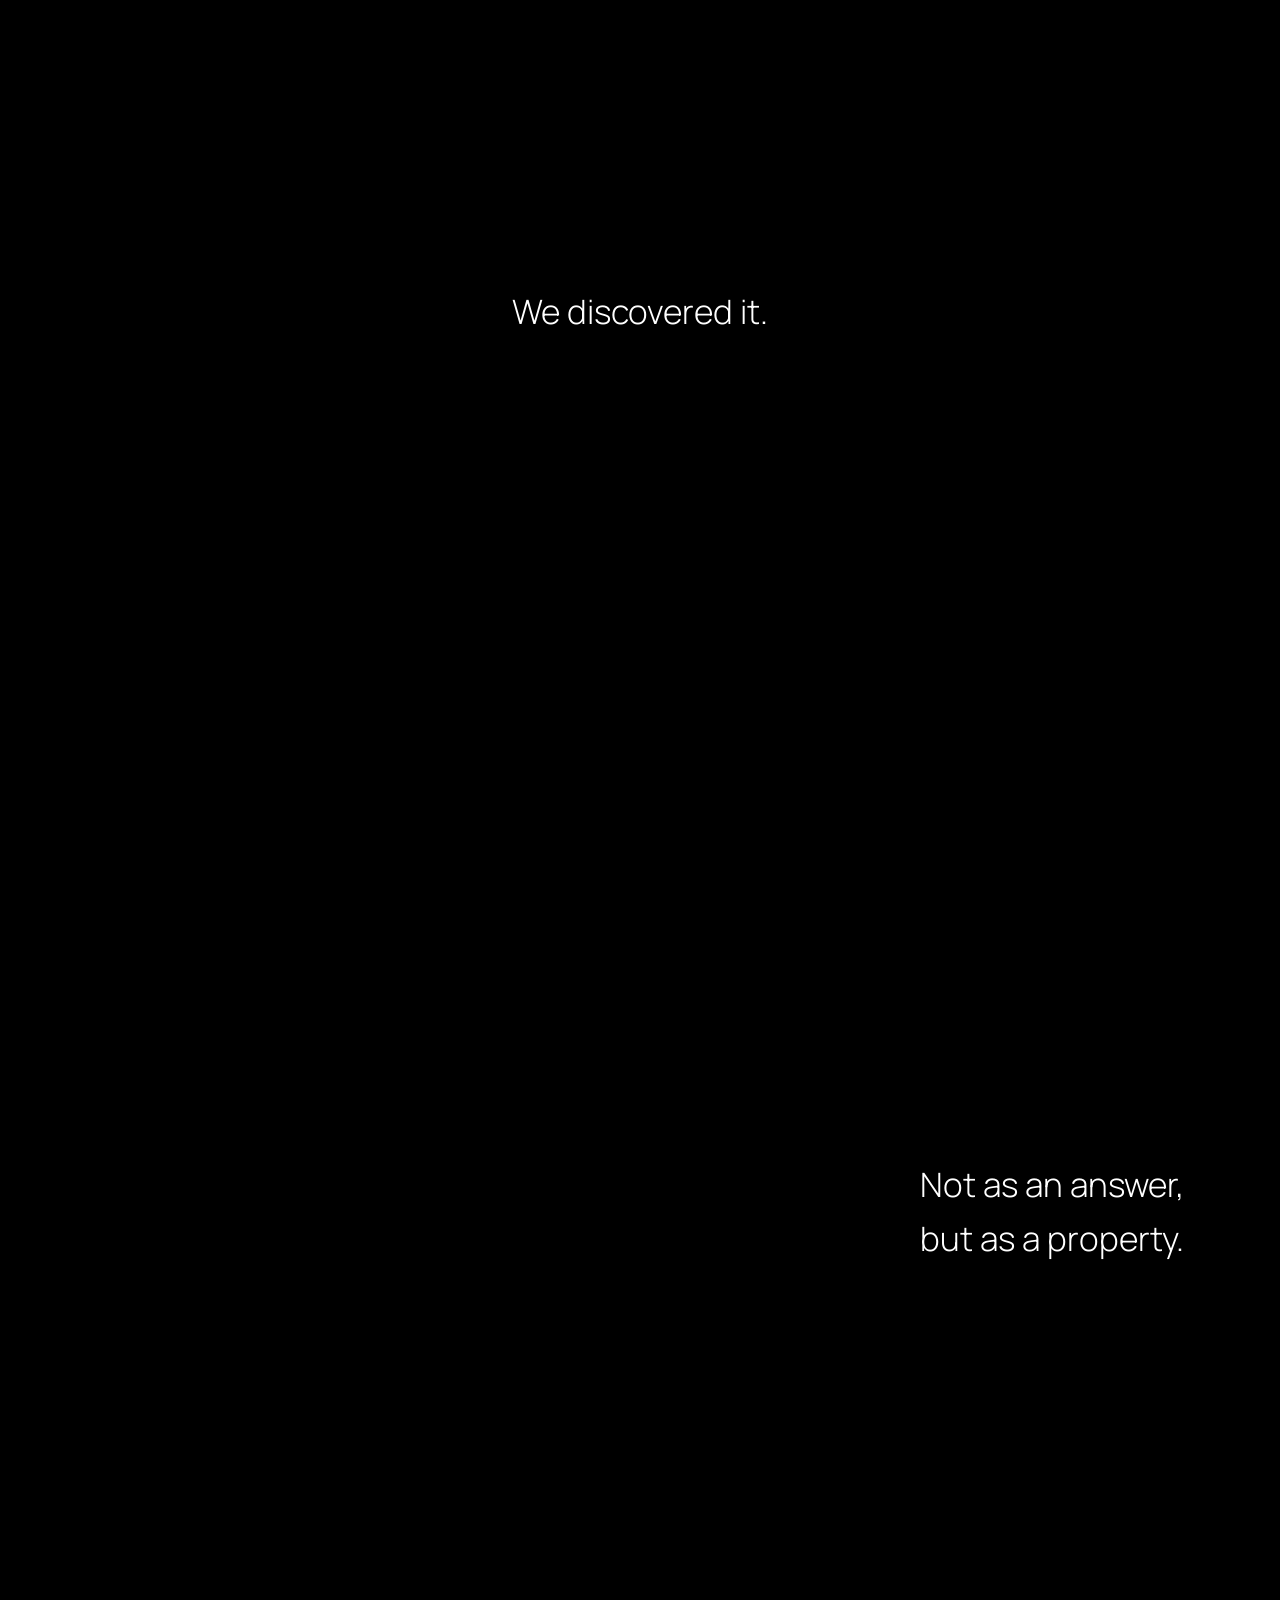
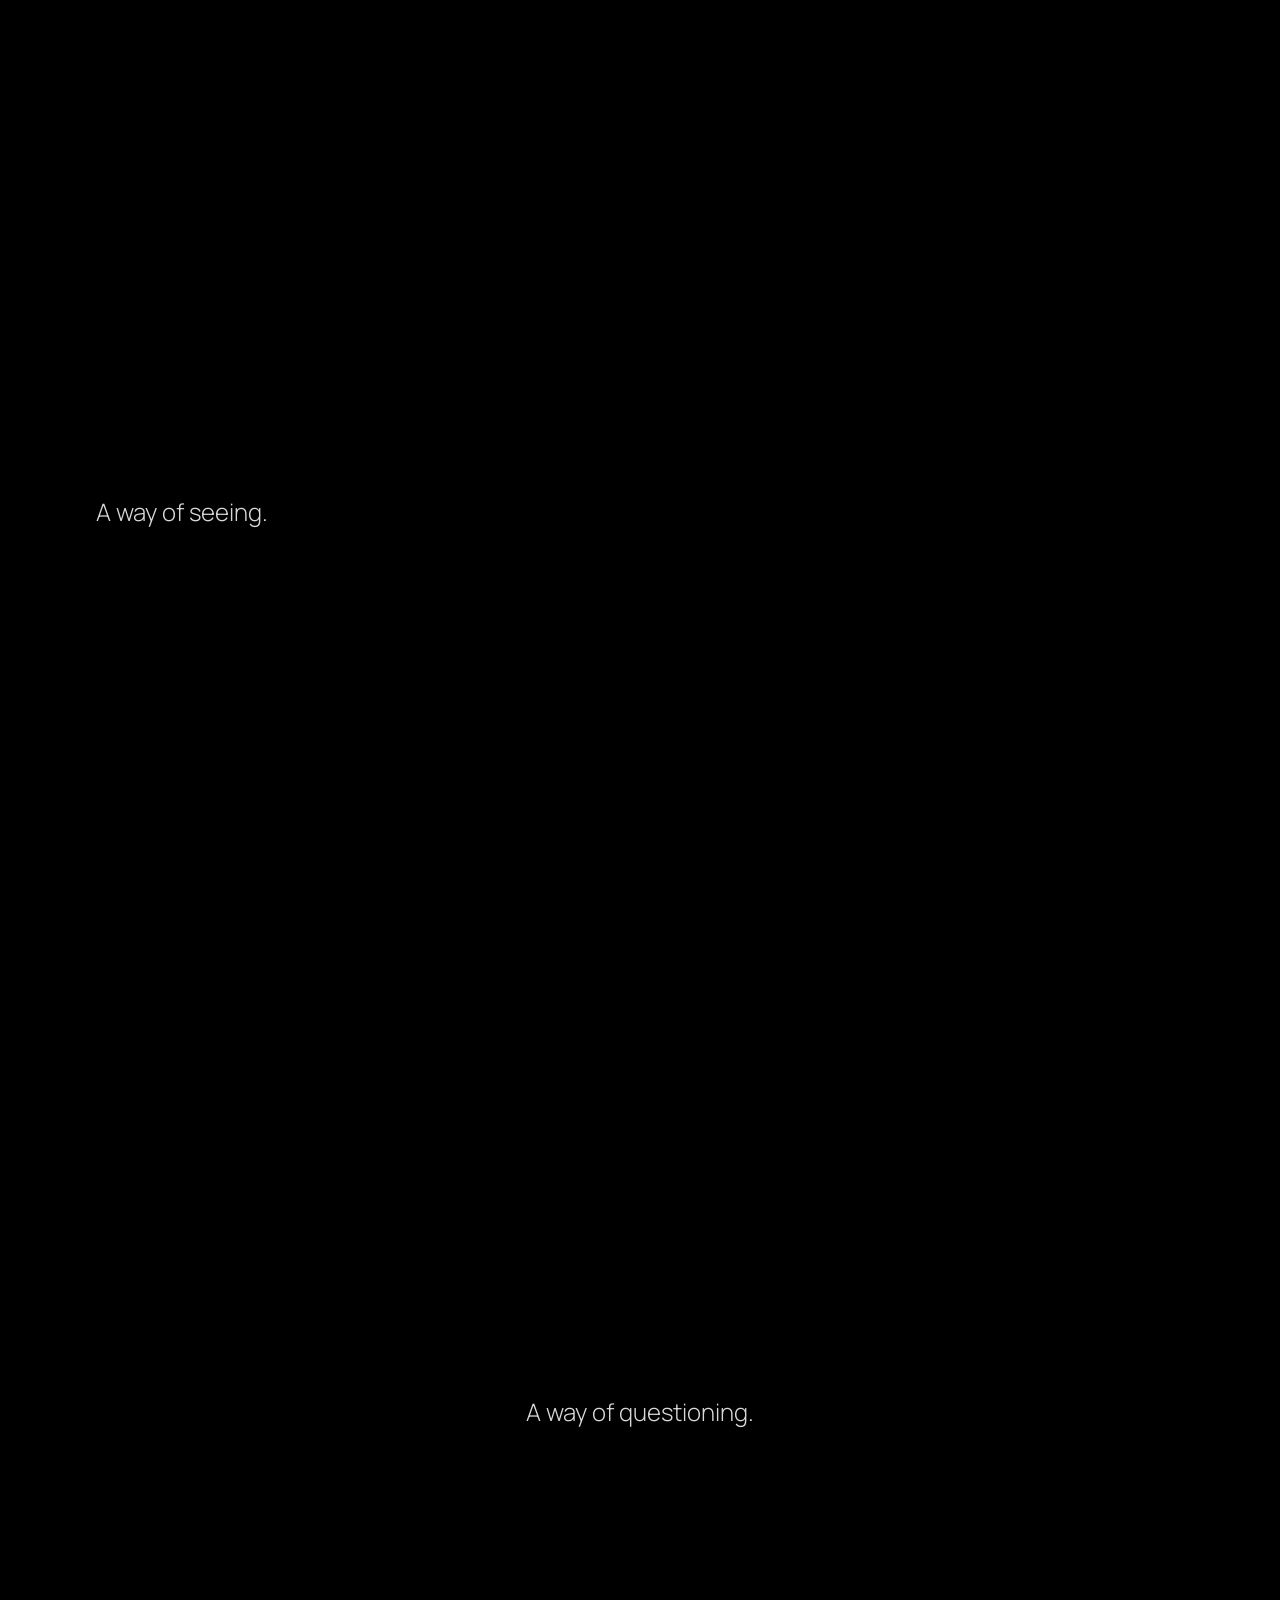
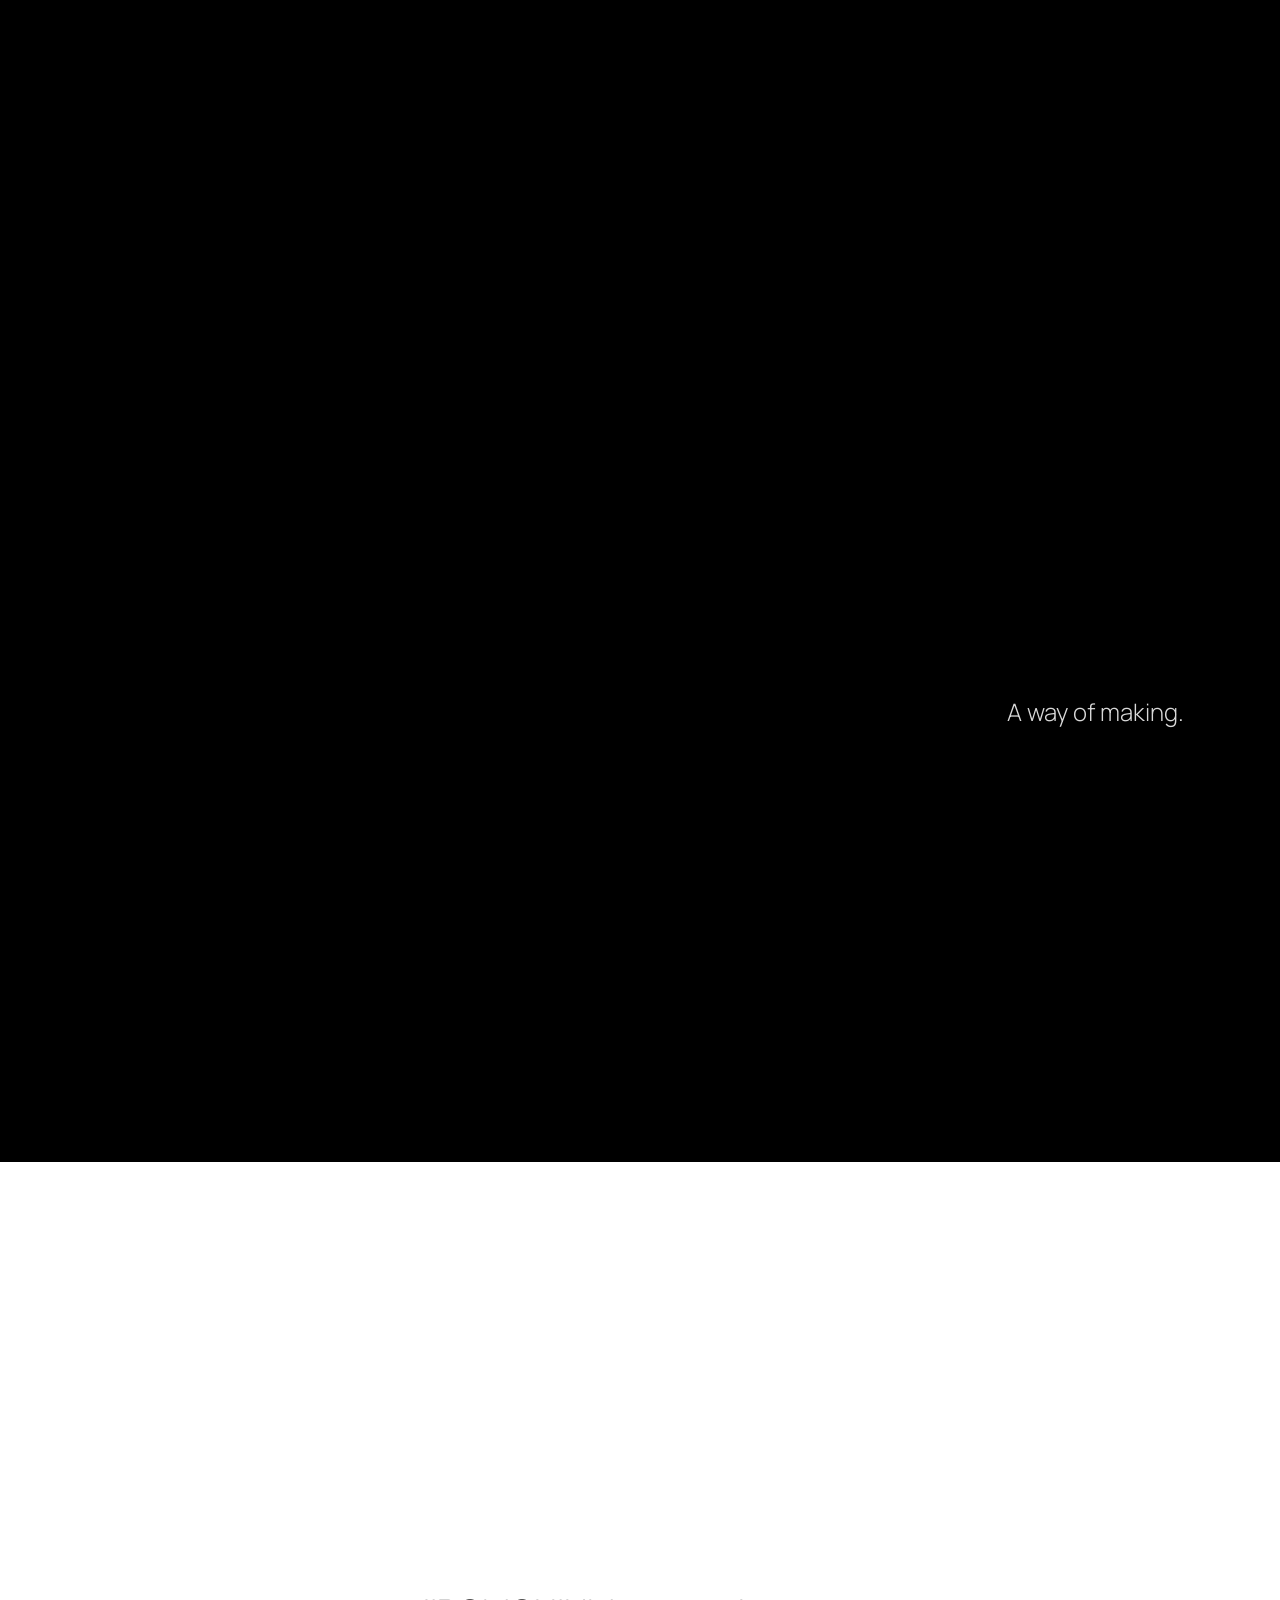
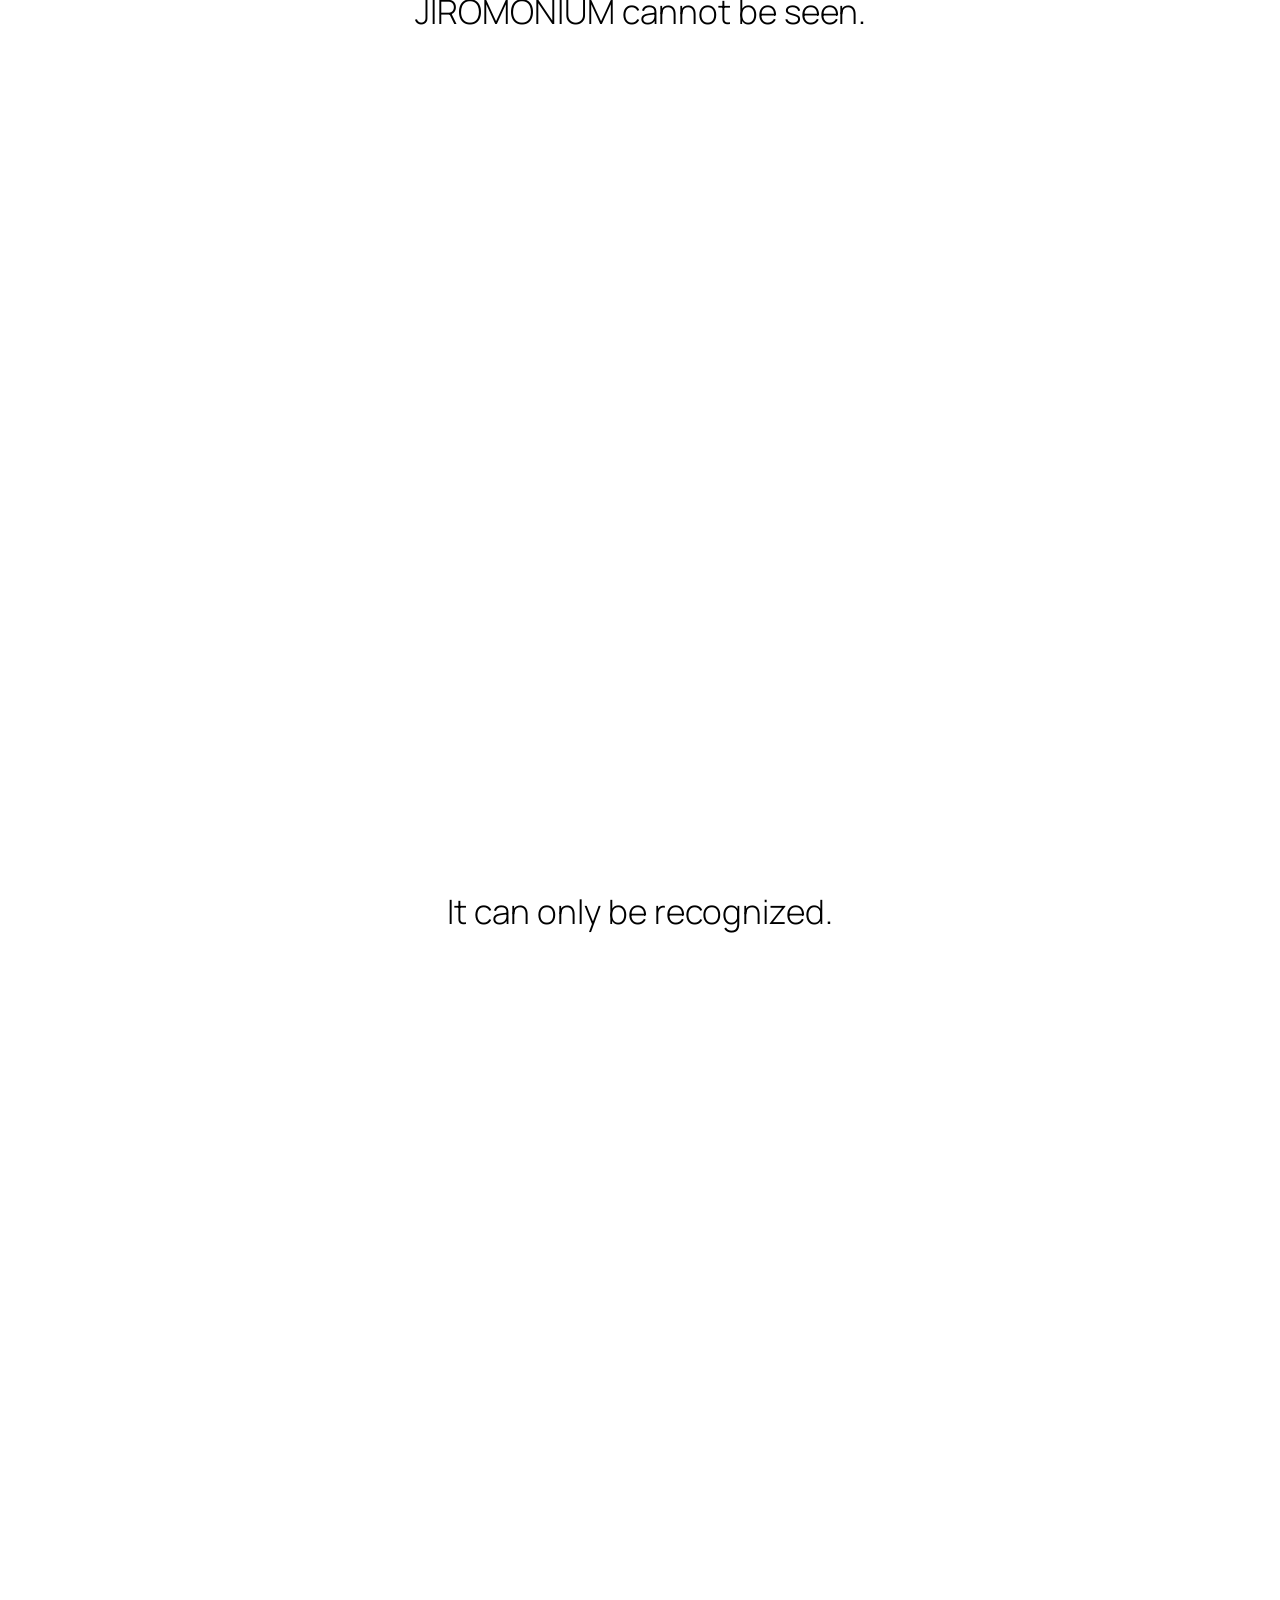
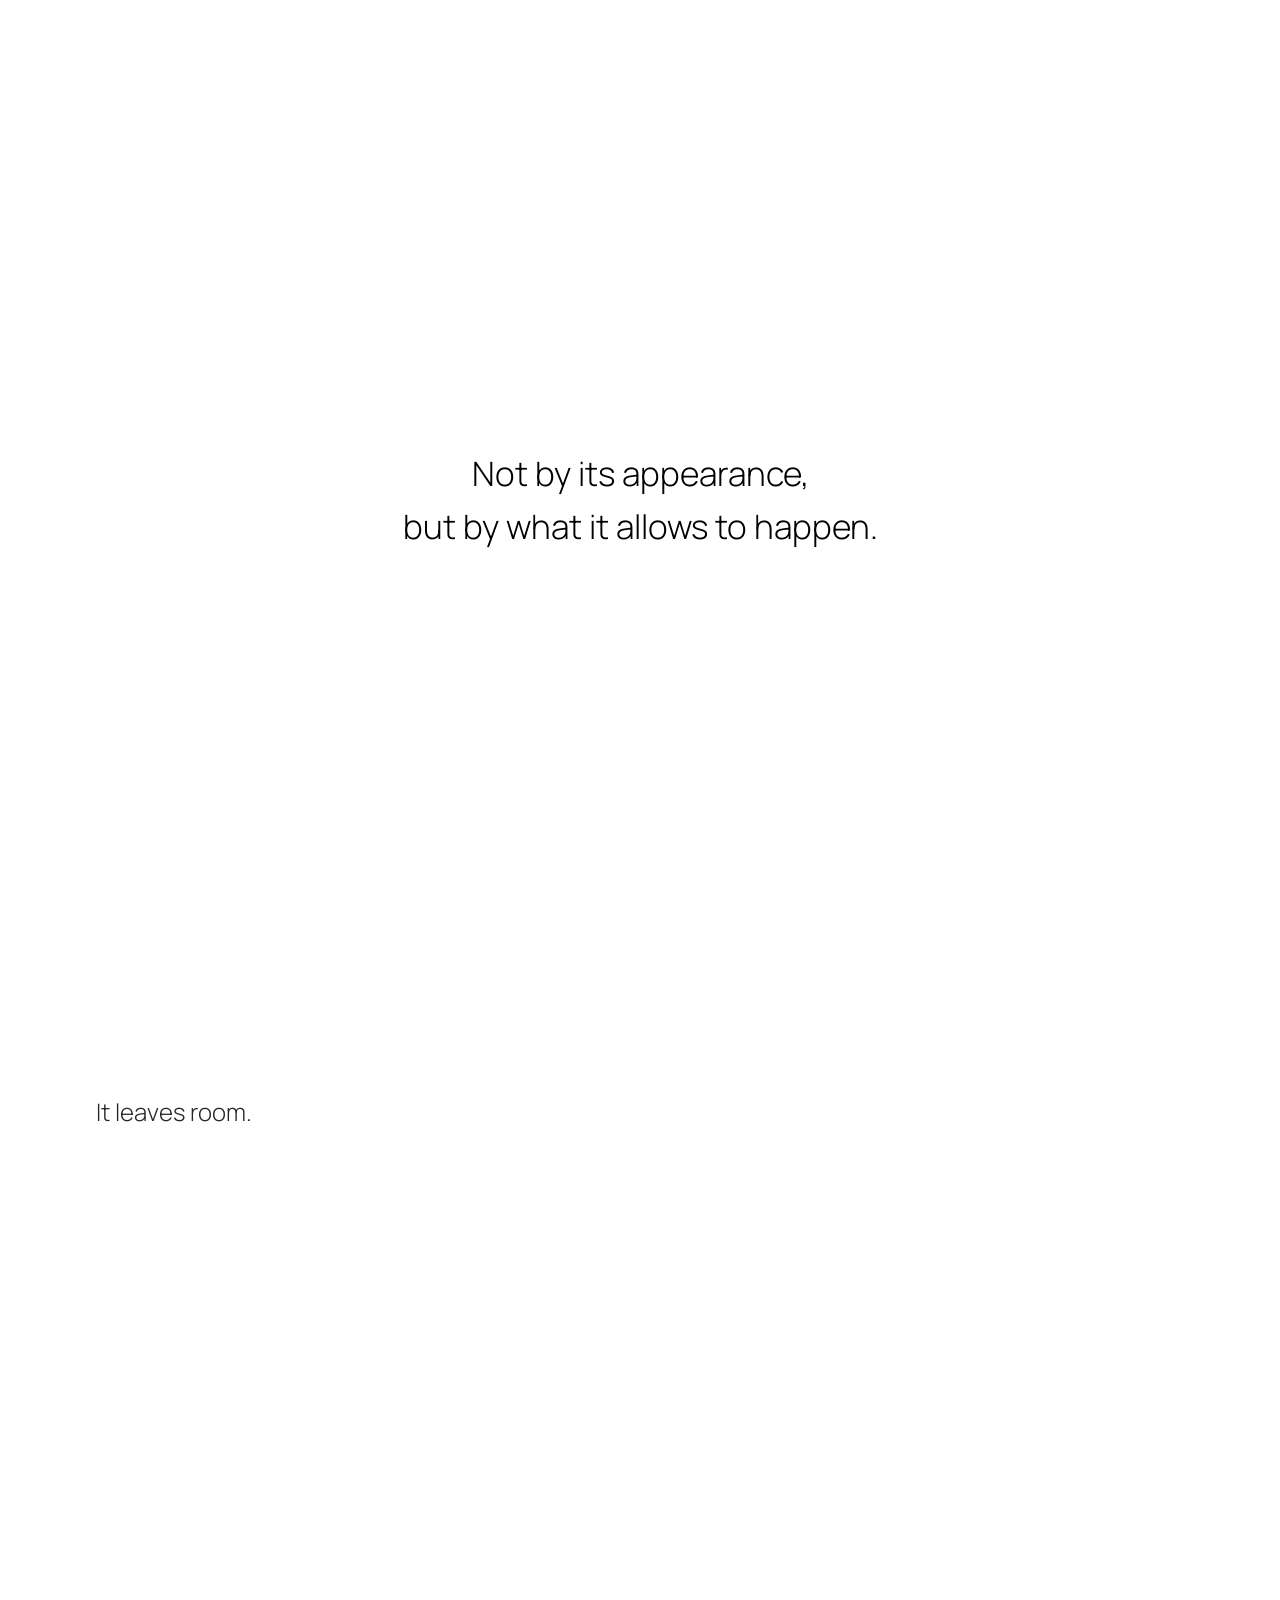
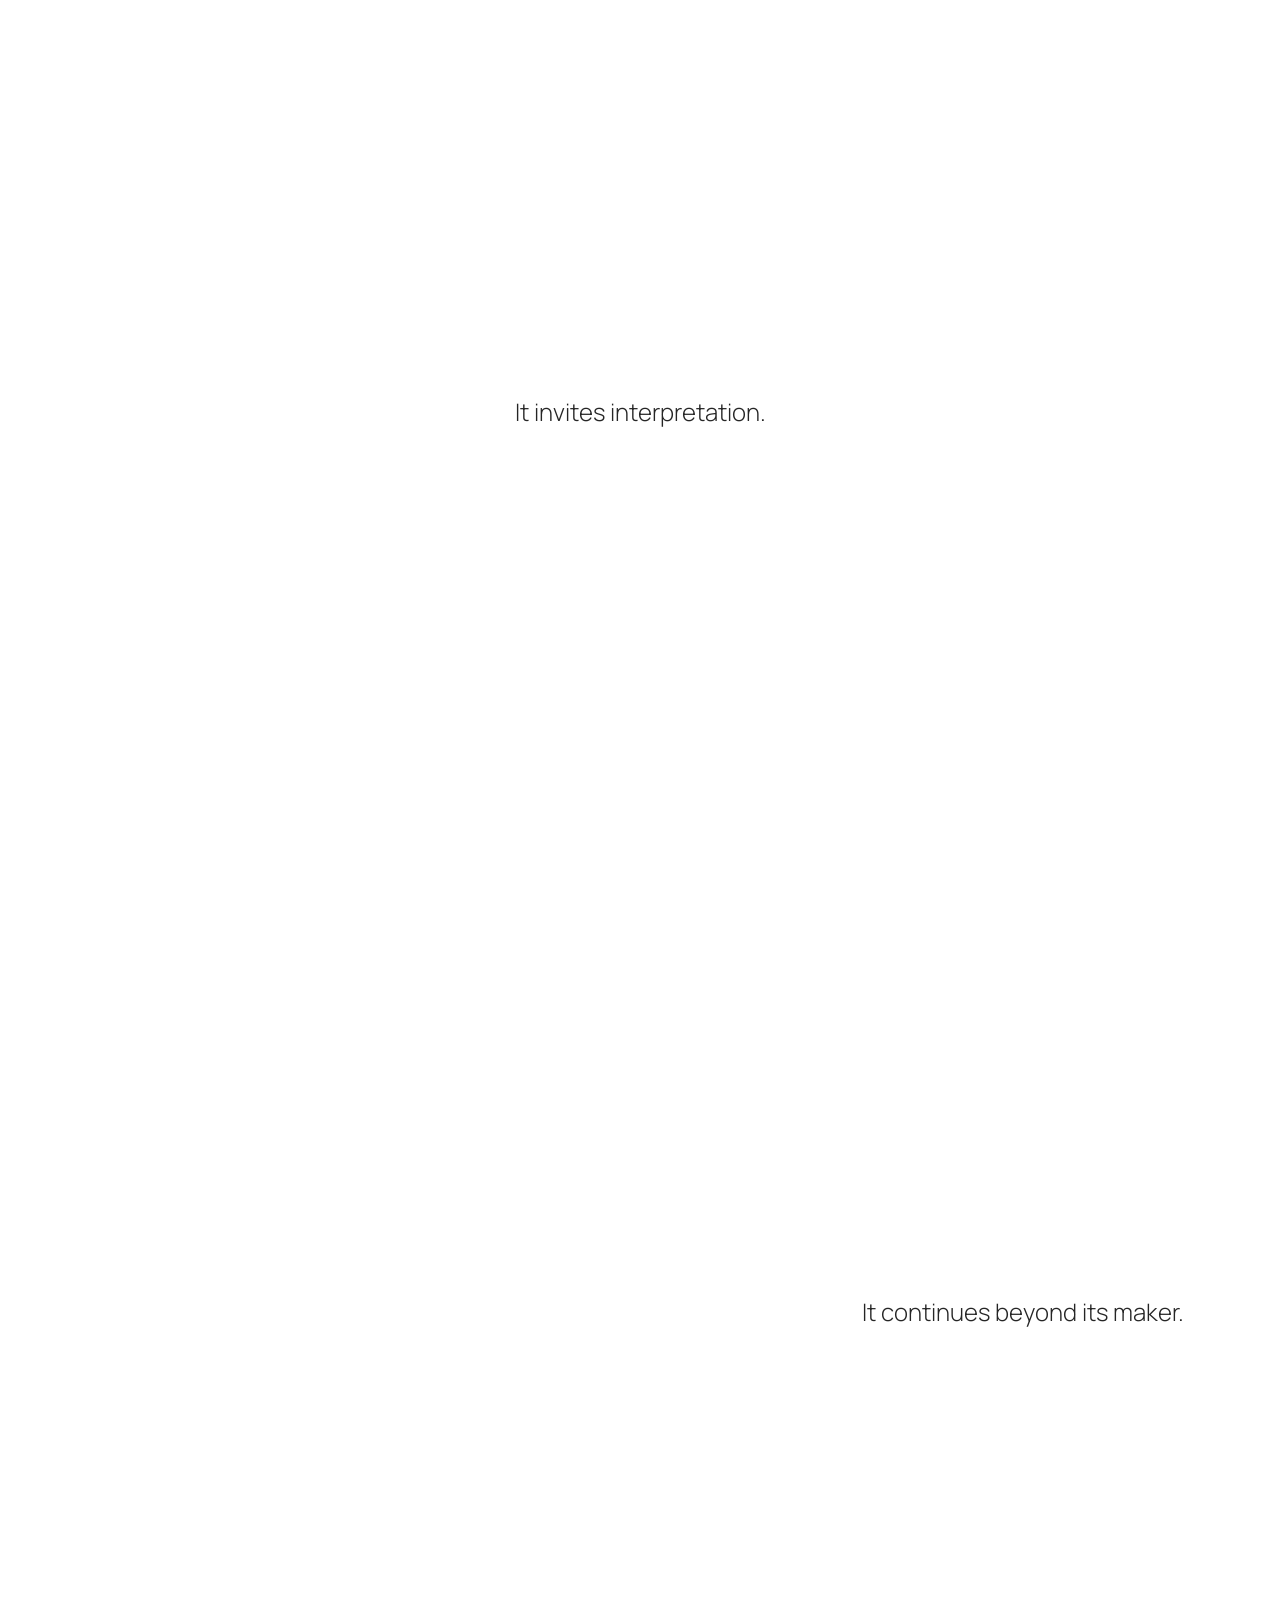
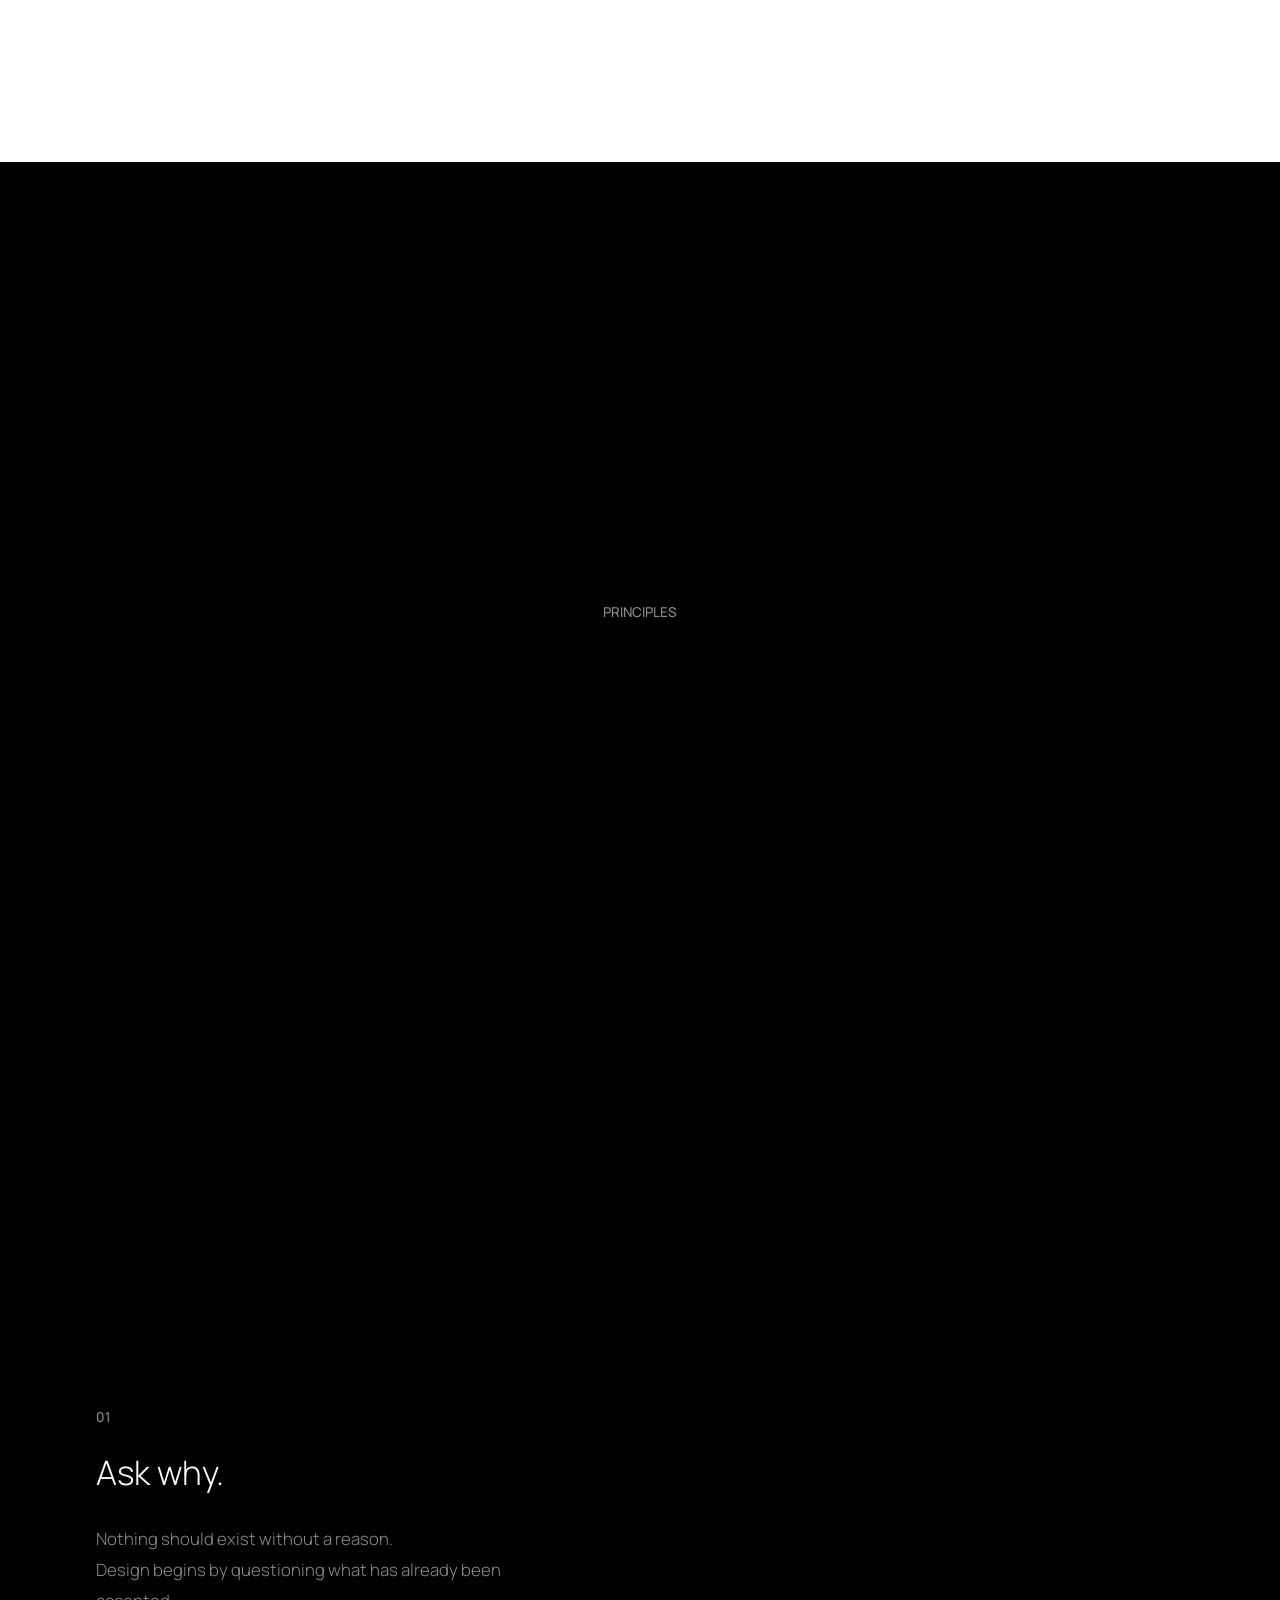
==== commit 4956fbdd: "Add README.md with project description and update index.html for consistency in text presentation." ====
--- a/public/index.html
+++ b/public/index.html
@@ -23,7 +23,7 @@
 <main>
 
   <section class="stage v-center h-center" data-reveal>
-    <p class="phrase phrase-lg">A material<br>for thought.</p>
+    <p class="phrase phrase-lg">A material for thought.</p>
   </section>
 
   <section class="stage v-top h-center" data-reveal>
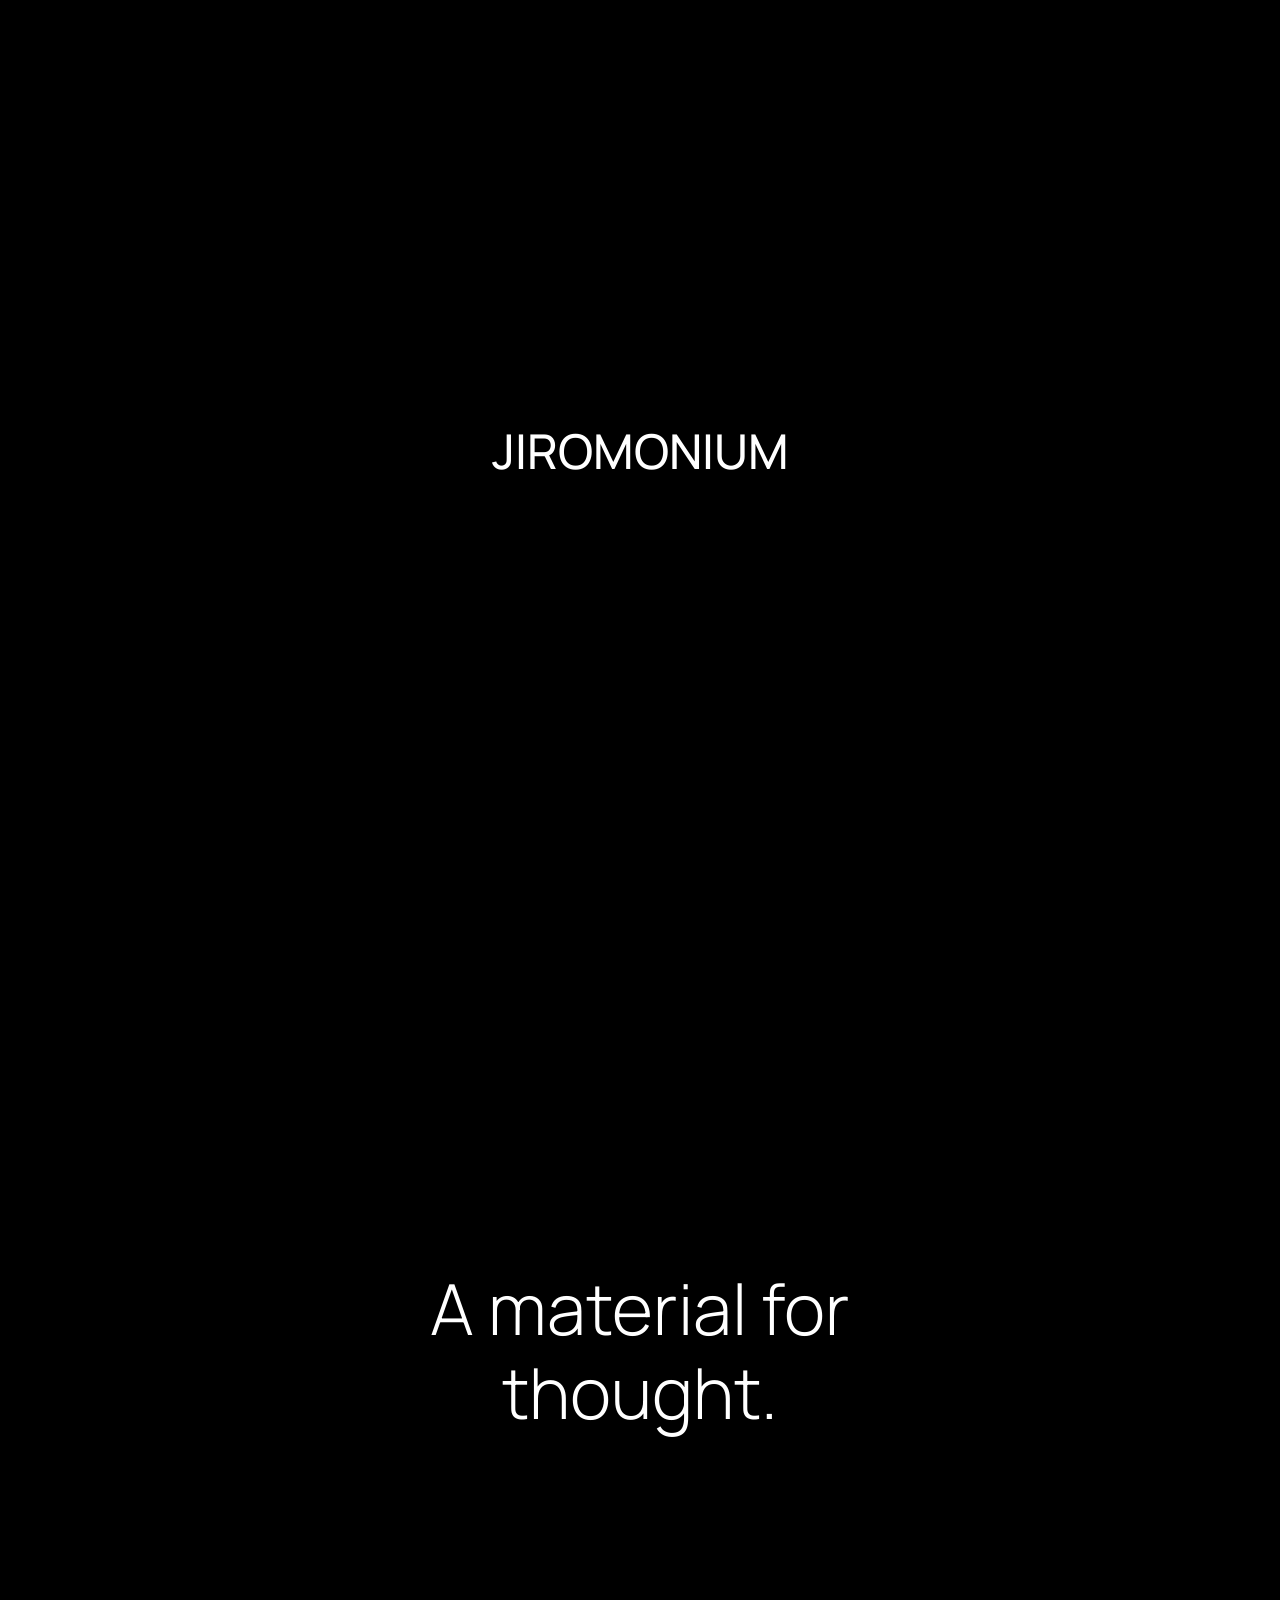
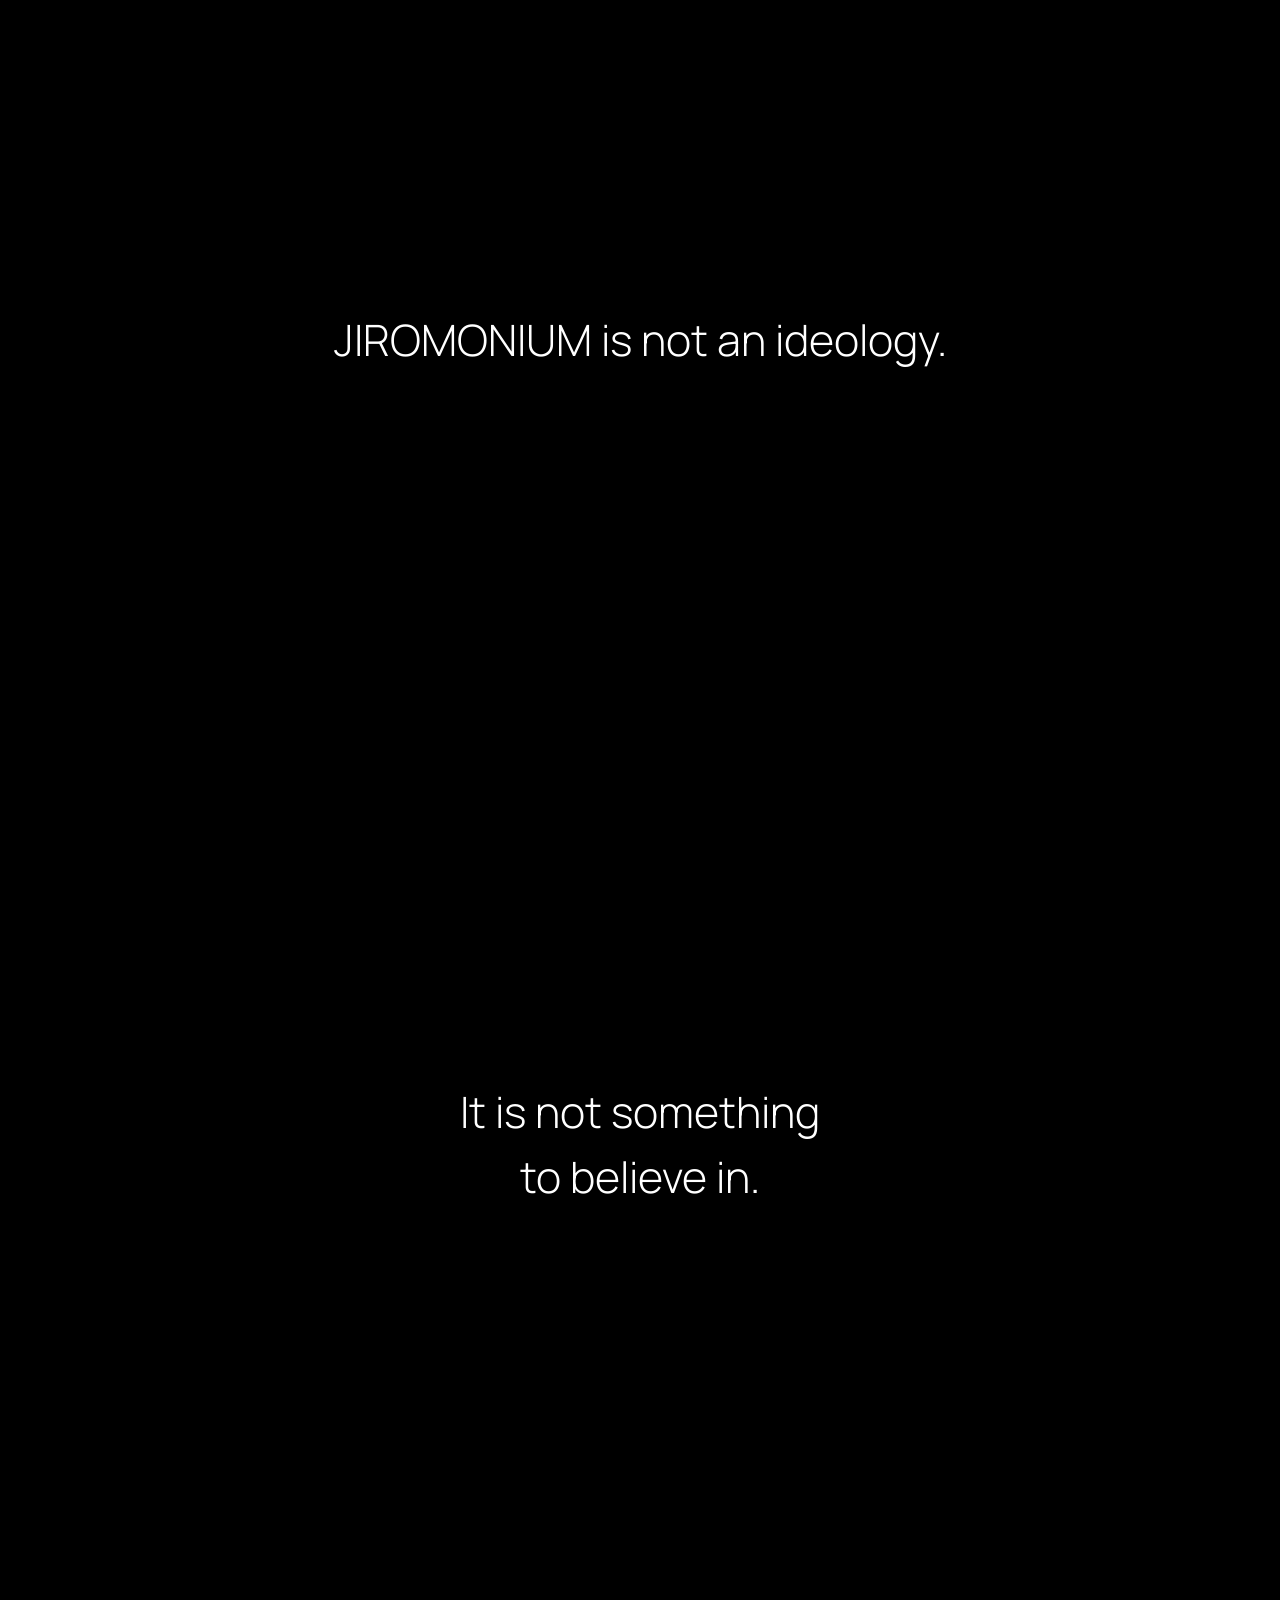
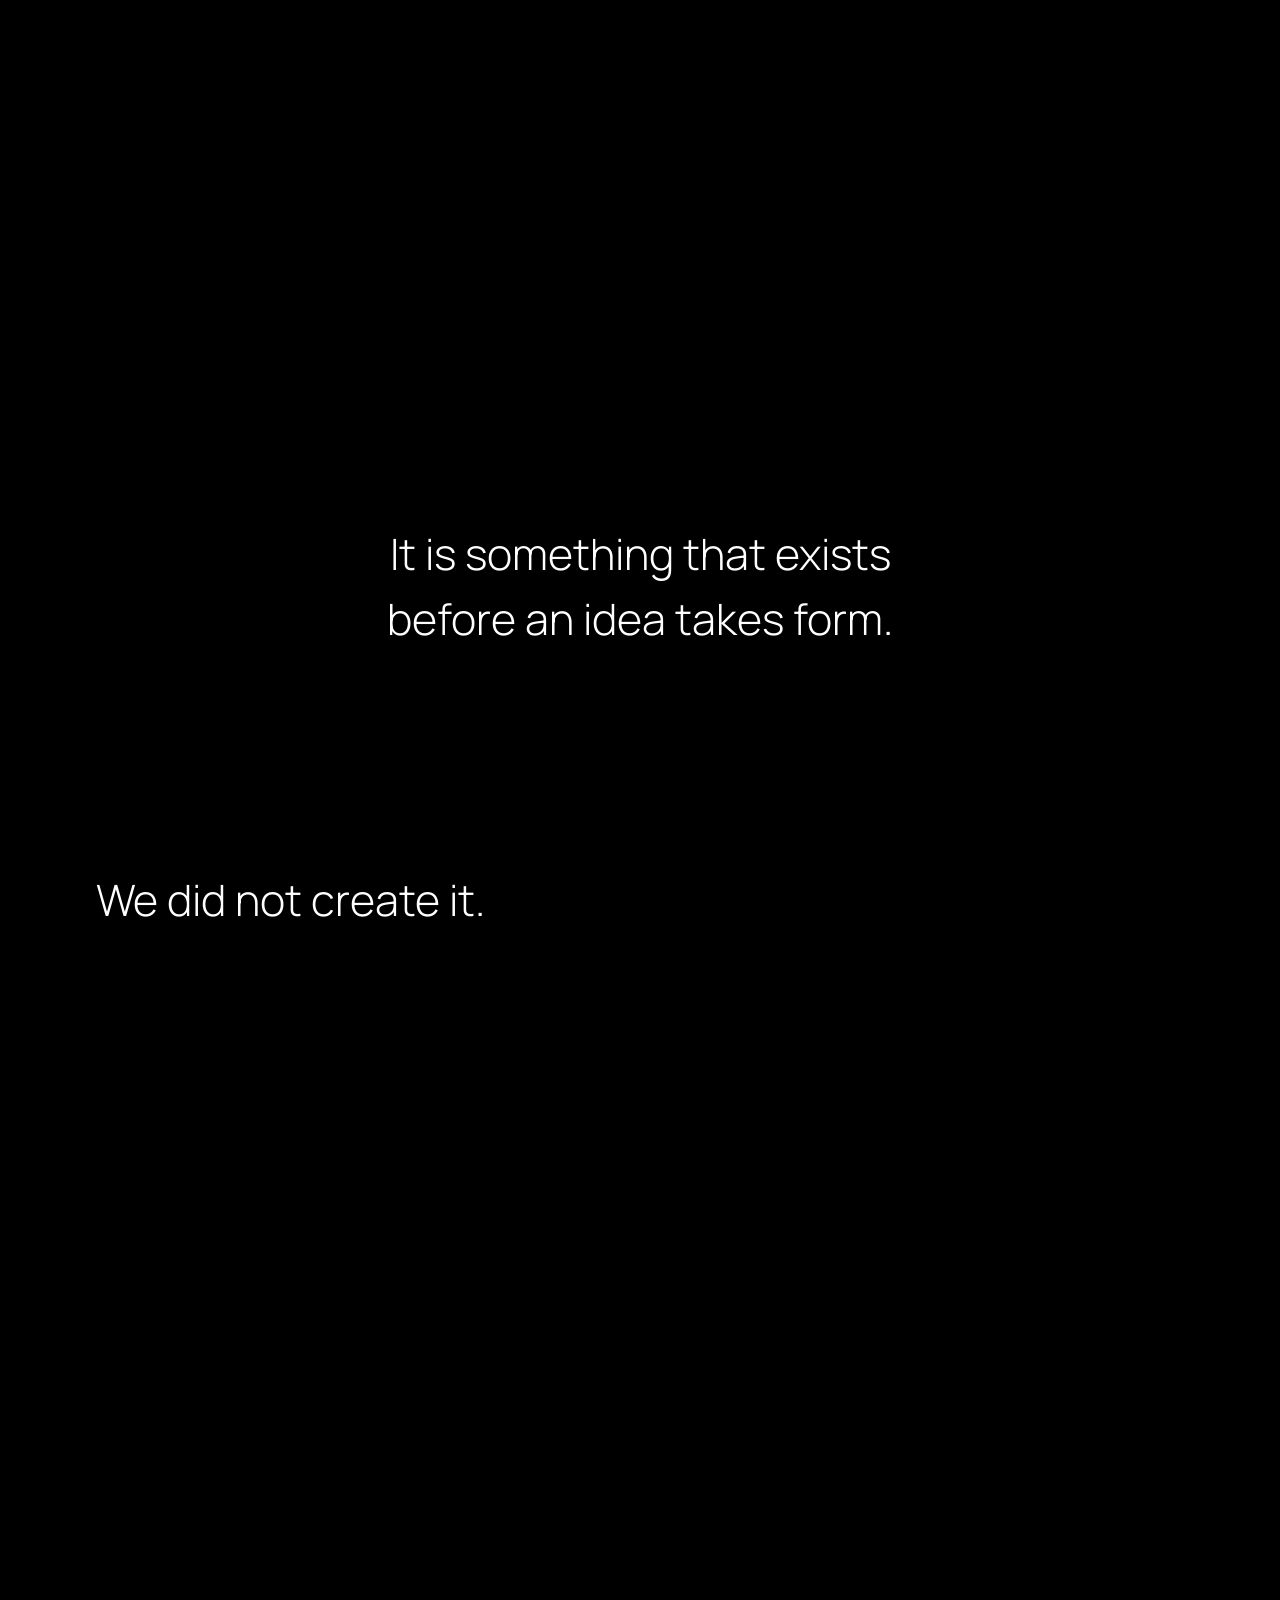
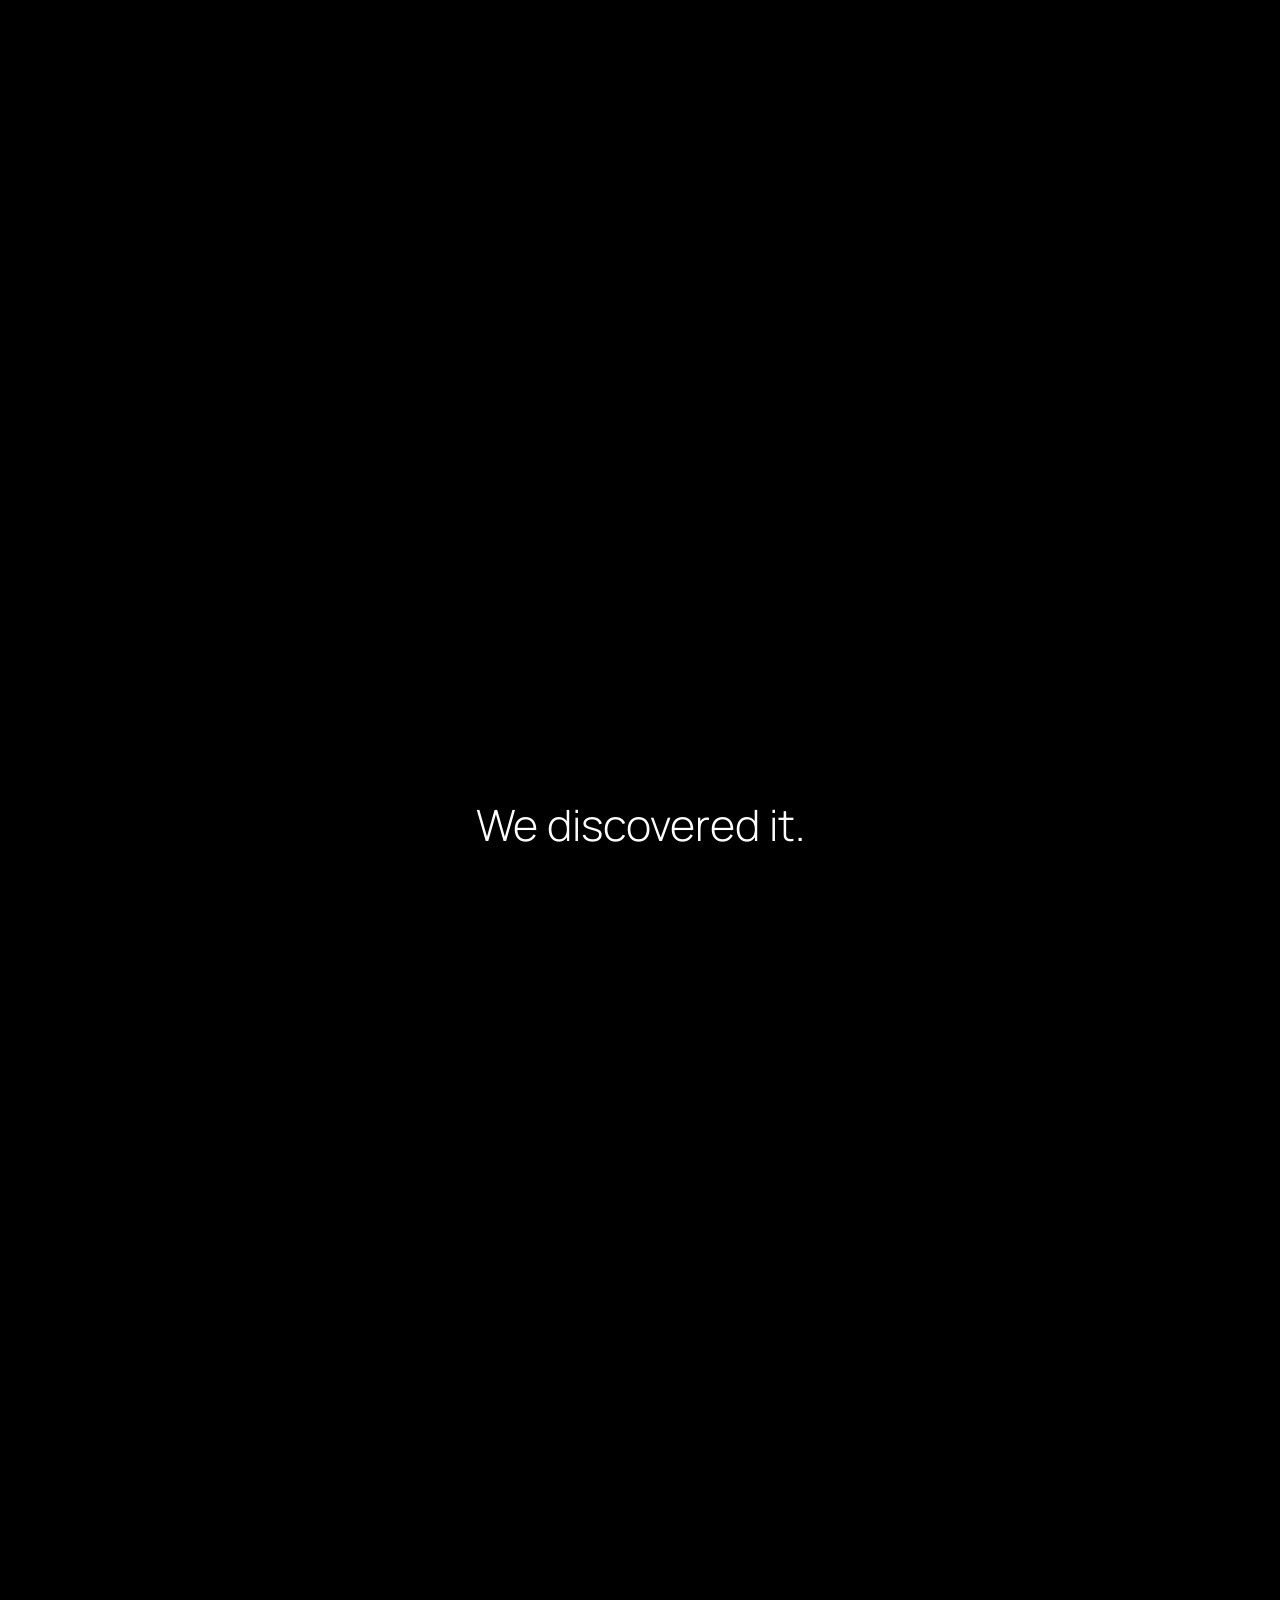
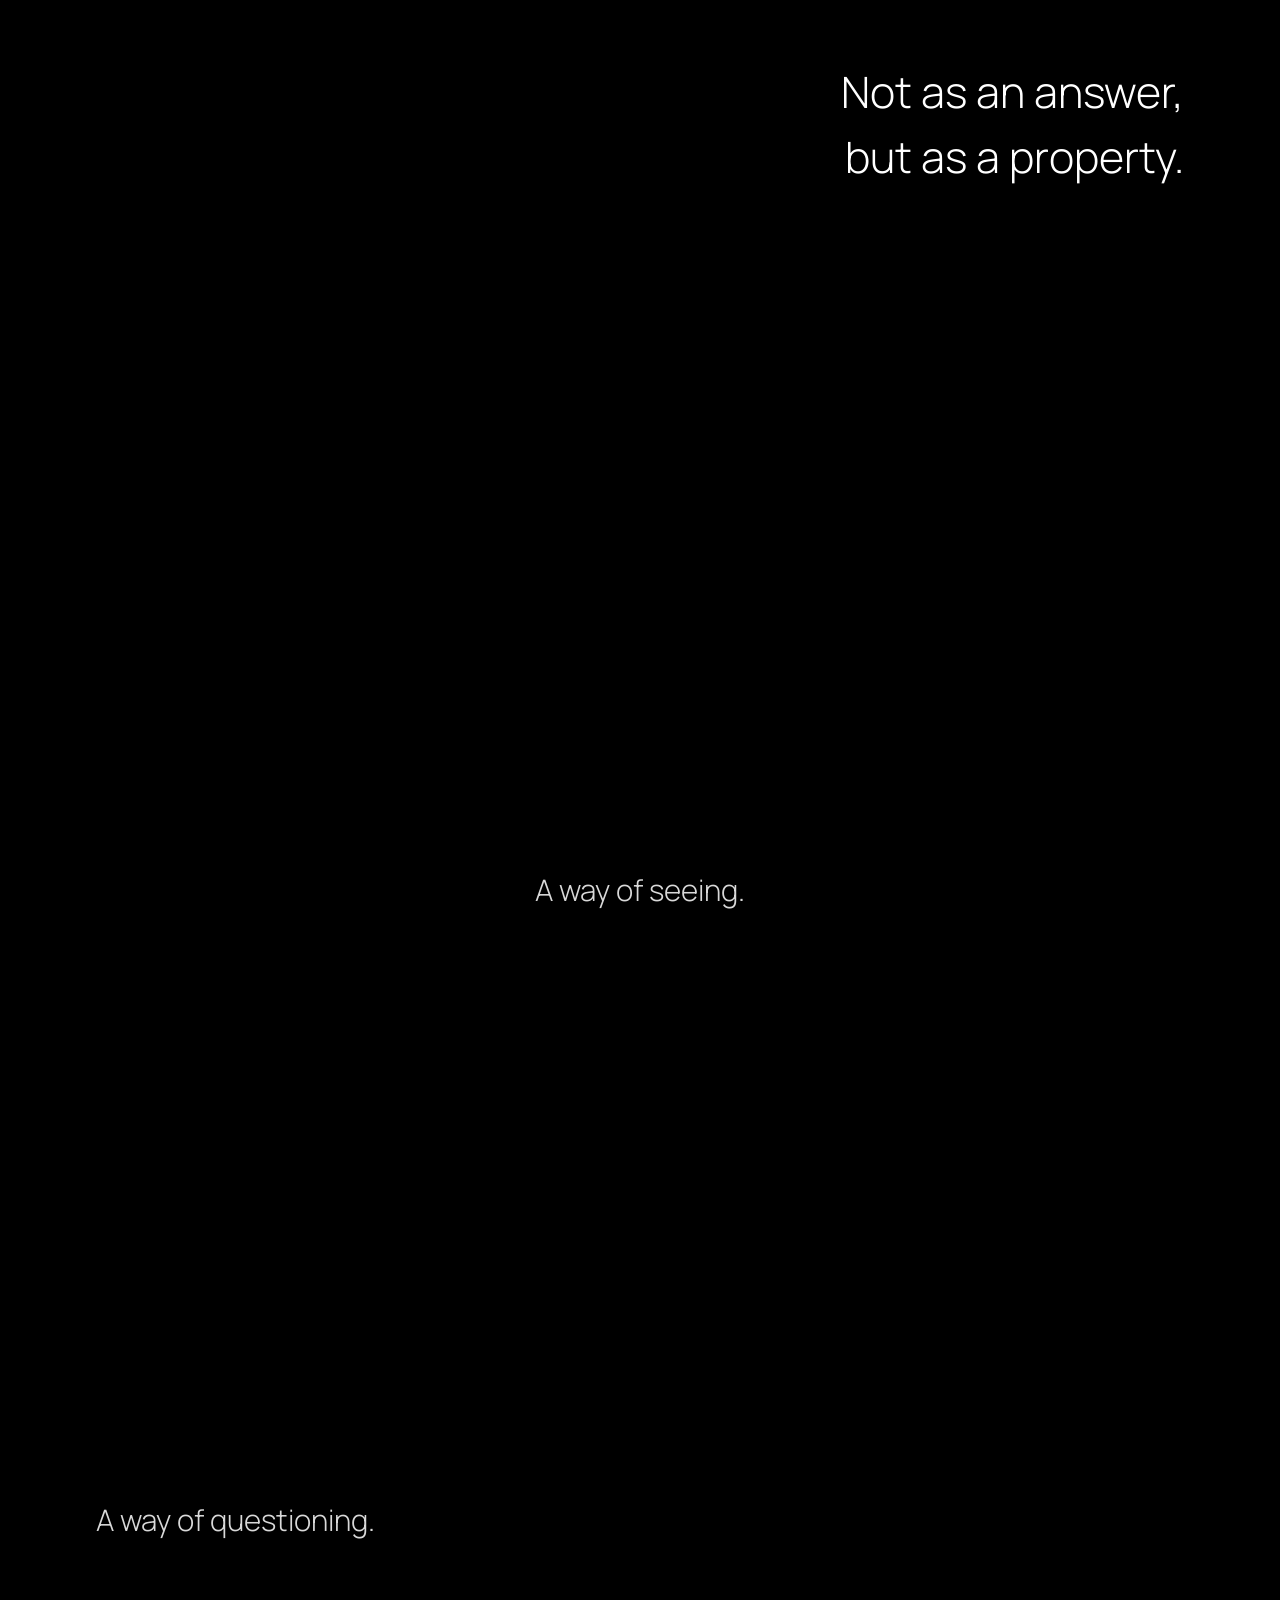
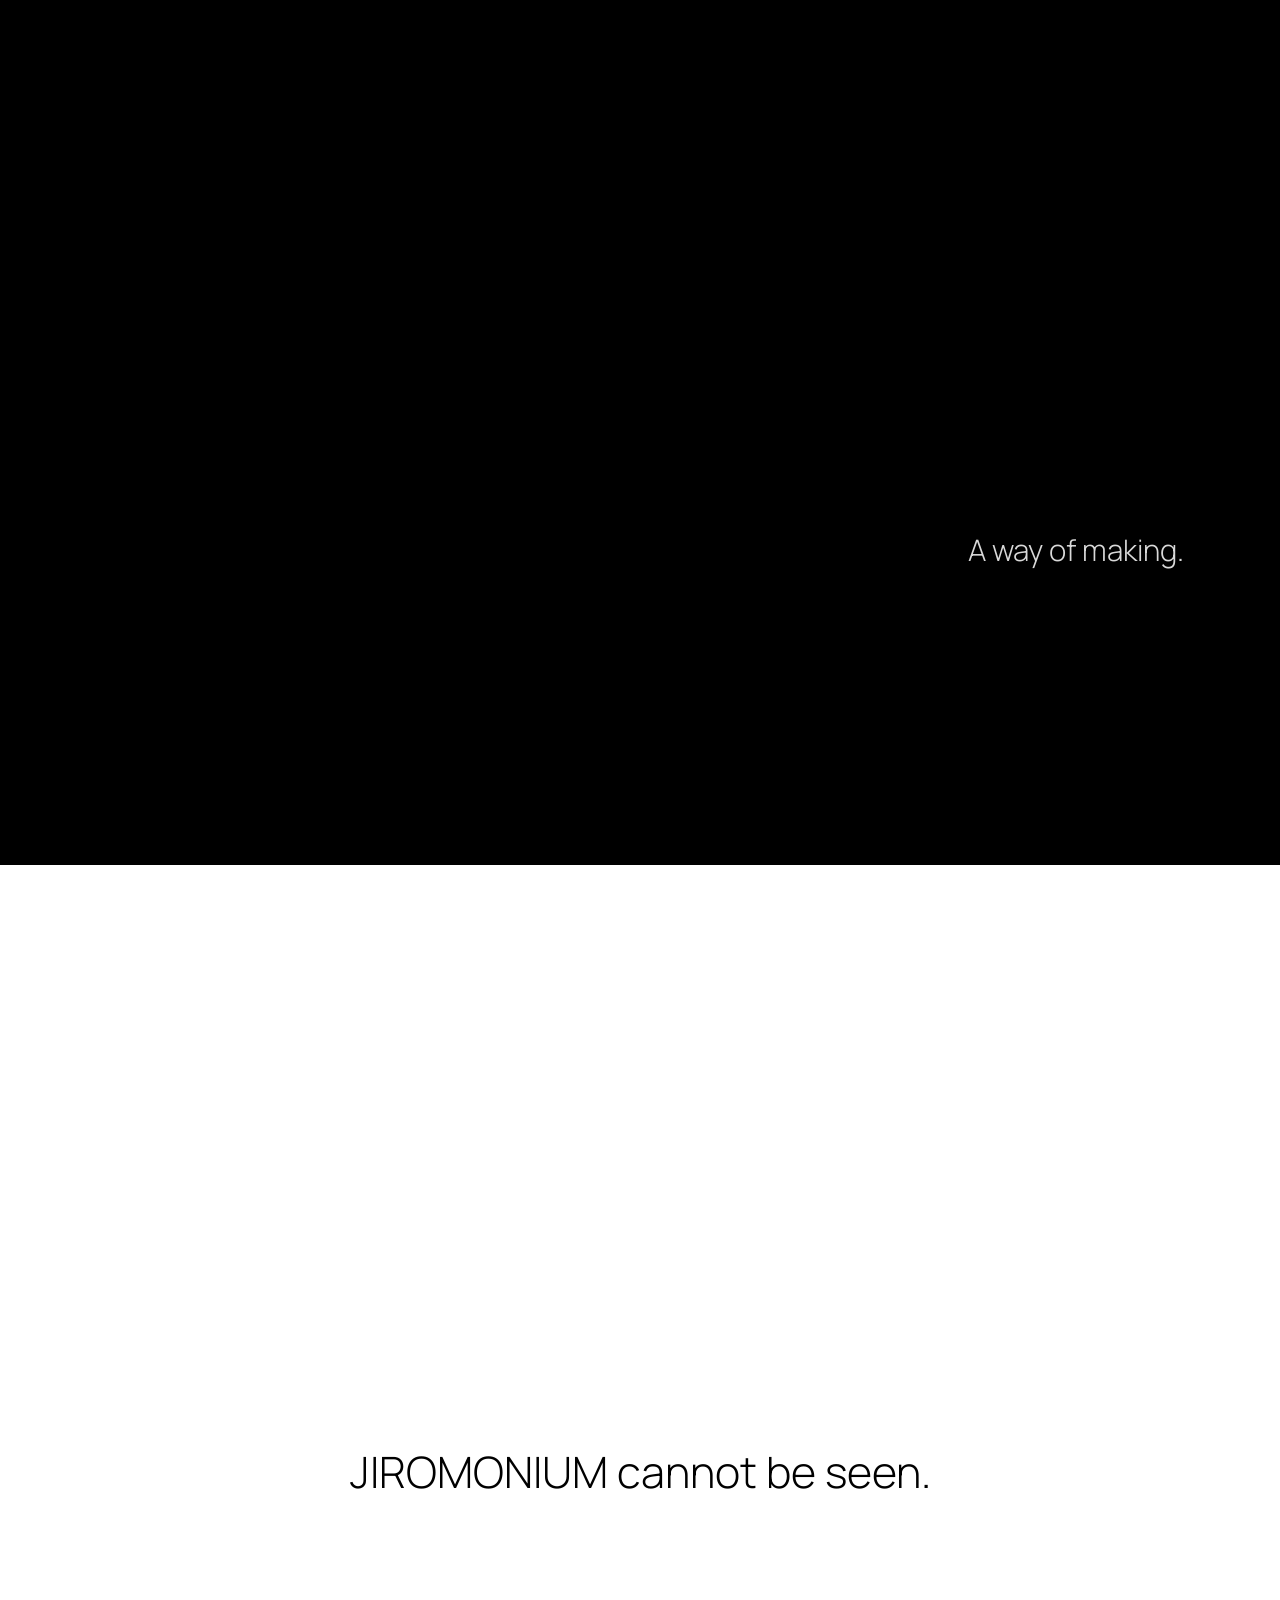
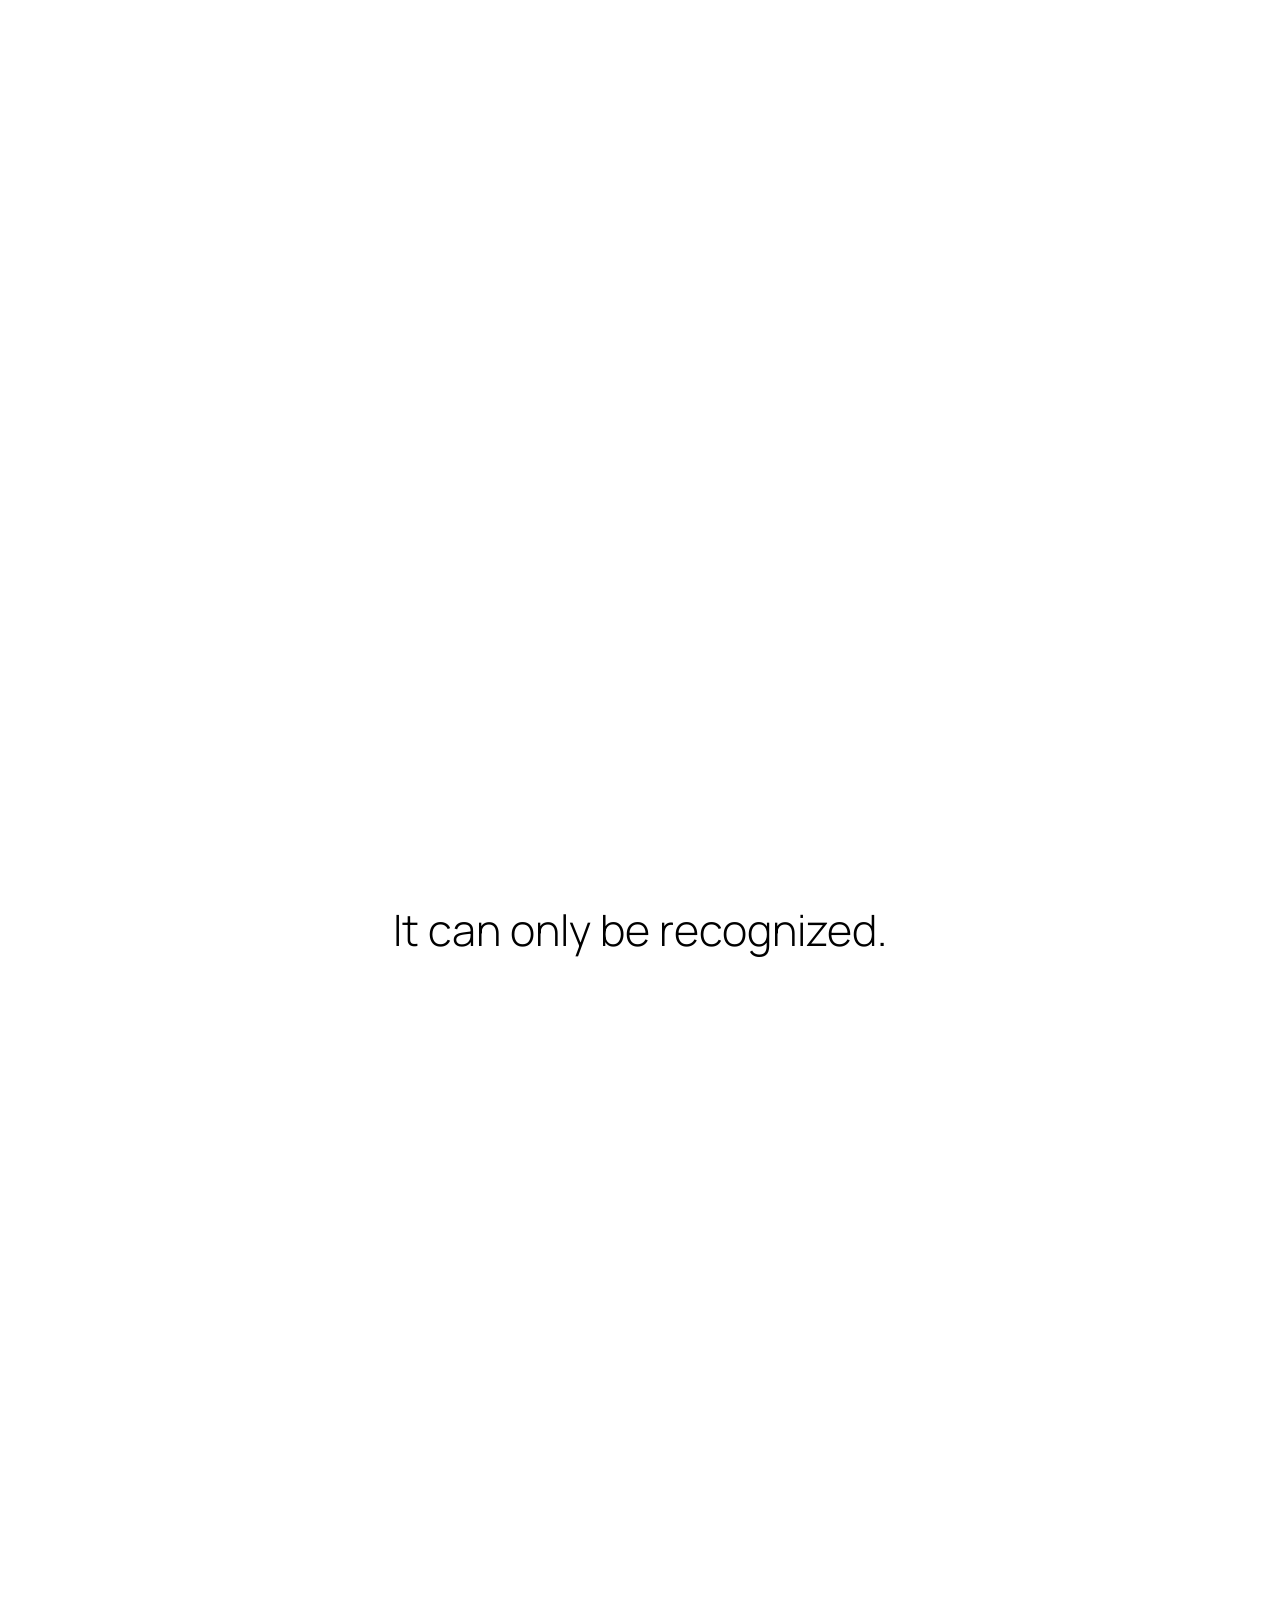
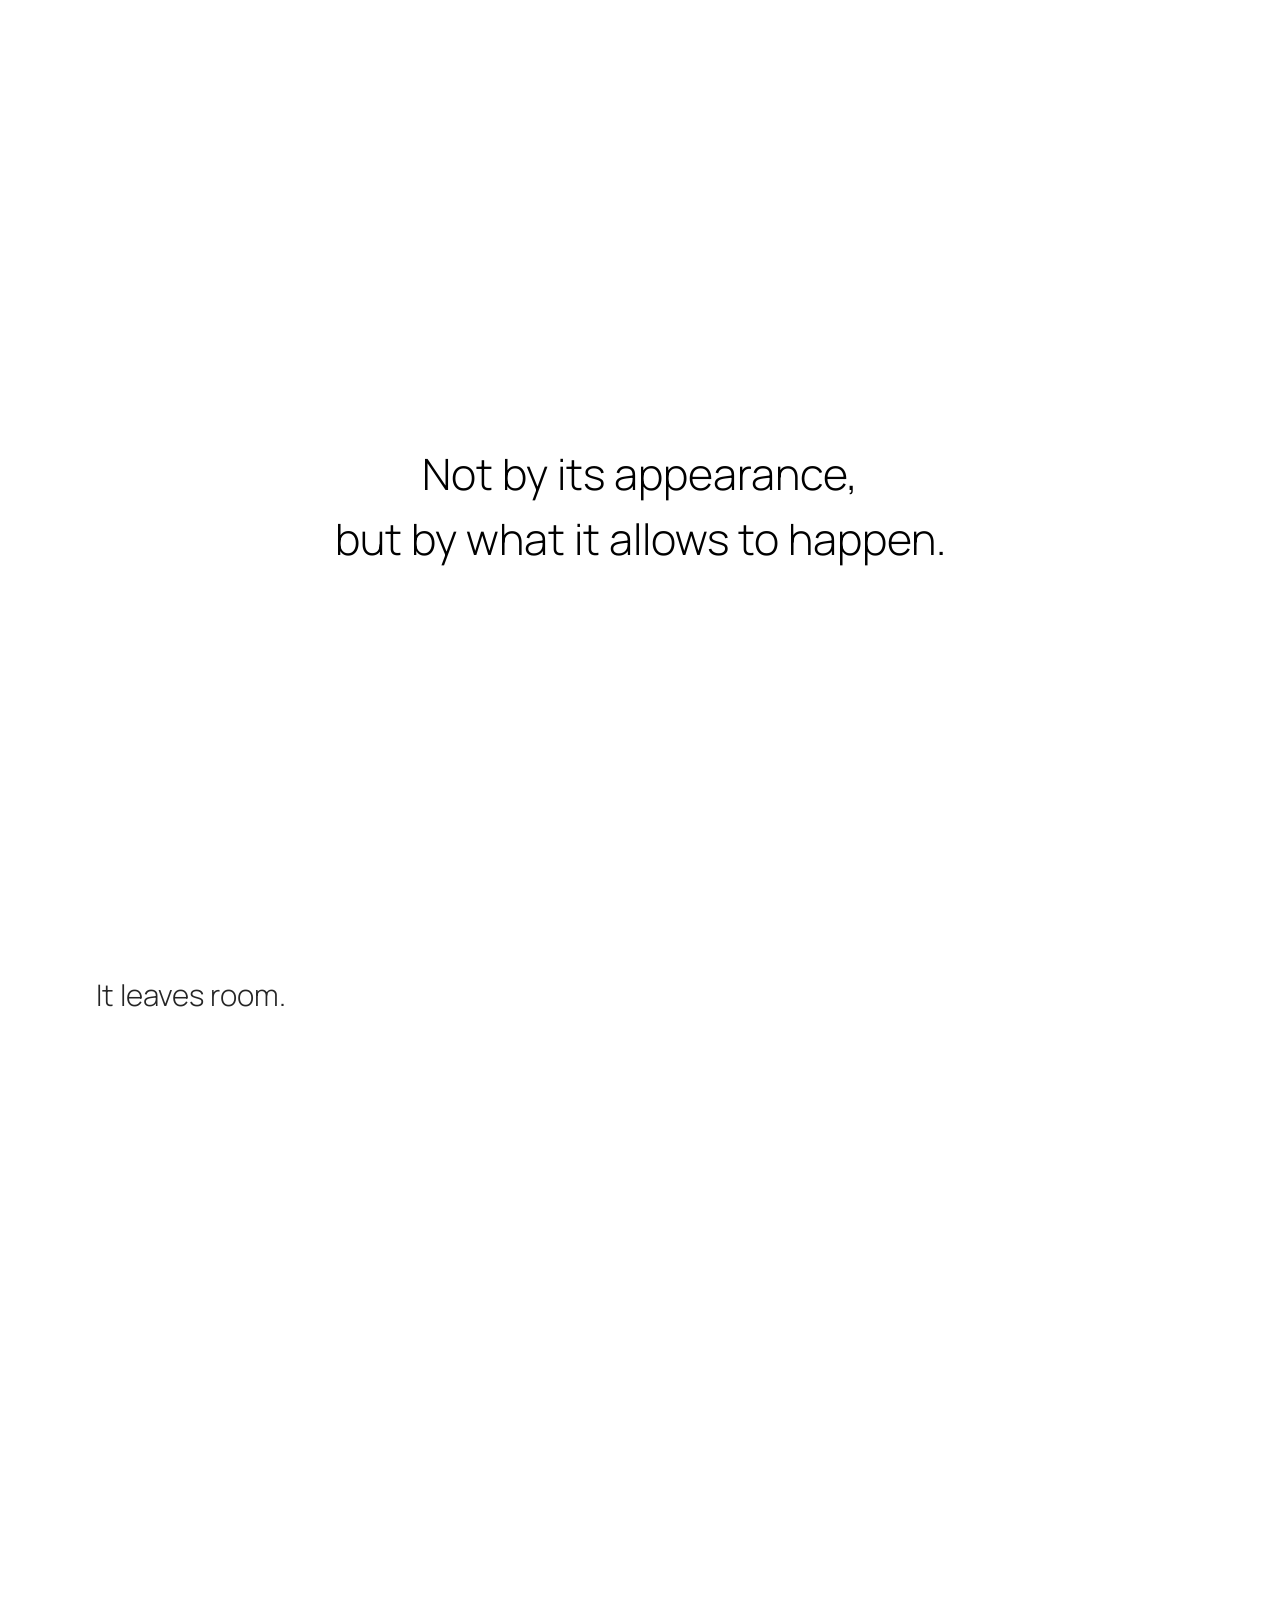
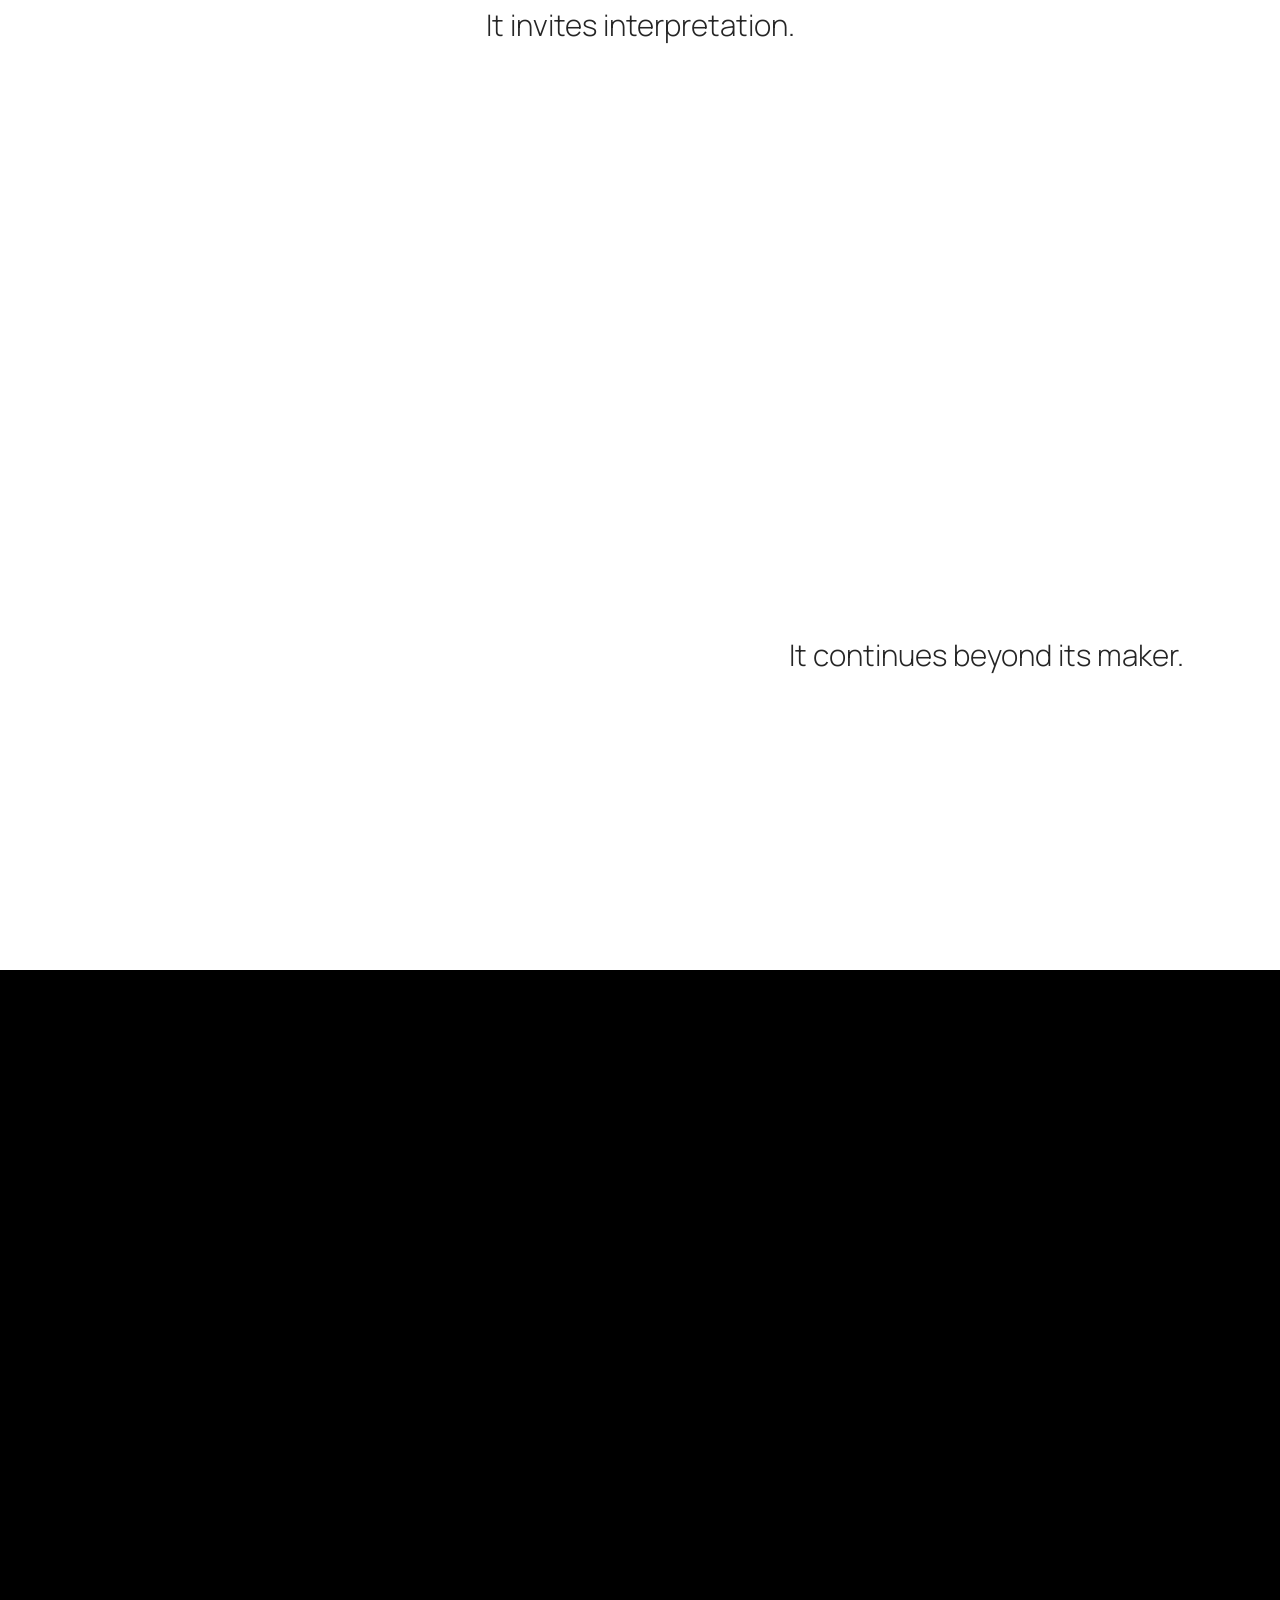
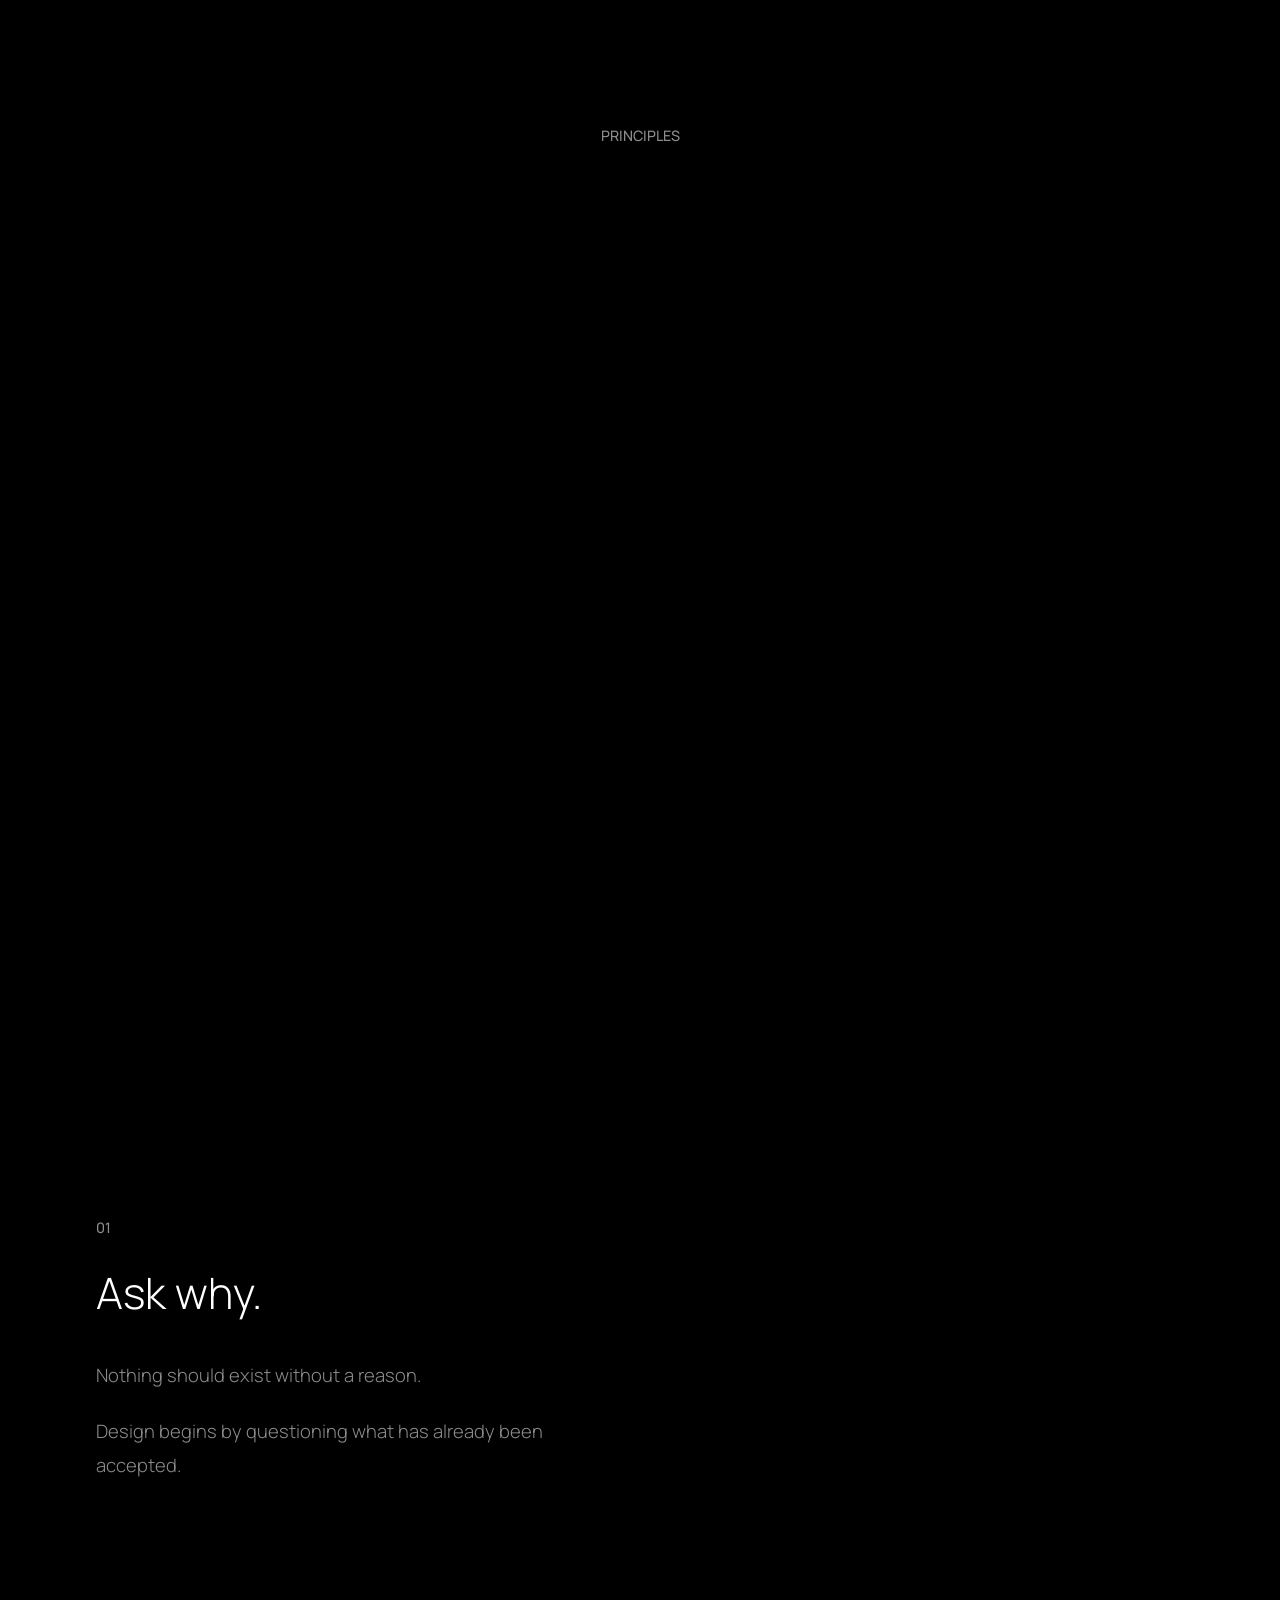
==== commit a2018601: "Refactor index.html and style.css to enhance layout and presentation. Replace header with a brand ma" ====
--- a/public/index.html
+++ b/public/index.html
@@ -16,21 +16,21 @@
 </head>
 <body>
 
-<header class="mark" data-reveal>
-  <p>JIROMONIUM</p>
-</header>
-
 <main>
 
   <section class="stage v-center h-center" data-reveal>
+    <h1 class="brand-mark">JIROMONIUM</h1>
+  </section>
+
+  <section class="stage v-center h-center" data-reveal>
     <p class="phrase phrase-lg">A material for thought.</p>
   </section>
 
-  <section class="stage v-top h-center" data-reveal>
+  <section class="stage v-top h-center stage-brief" data-reveal>
     <p class="phrase">JIROMONIUM is not an ideology.</p>
   </section>
 
-  <section class="stage v-center h-center" data-reveal>
+  <section class="stage v-center h-center stage-brief" data-reveal>
     <p class="phrase">It is not something<br>to believe in.</p>
   </section>
 
@@ -38,7 +38,7 @@
     <p class="phrase">It is something that exists<br>before an idea takes form.</p>
   </section>
 
-  <section class="stage v-top h-left" data-reveal>
+  <section class="stage v-top h-left stage-tall" data-reveal>
     <p class="phrase">We did not create it.</p>
   </section>
 
@@ -50,19 +50,19 @@
     <p class="phrase">Not as an answer,<br>but as a property.</p>
   </section>
 
-  <section class="stage v-center h-left" data-reveal>
+  <section class="stage v-center h-center stage-brief" data-reveal>
     <p class="phrase phrase-sm">A way of seeing.</p>
   </section>
 
-  <section class="stage v-center h-center" data-reveal>
+  <section class="stage v-center h-left stage-brief" data-reveal>
     <p class="phrase phrase-sm">A way of questioning.</p>
   </section>
 
-  <section class="stage v-center h-right" data-reveal>
+  <section class="stage v-center h-right stage-brief" data-reveal>
     <p class="phrase phrase-sm">A way of making.</p>
   </section>
 
-  <section class="stage v-center h-center theme-light" data-reveal>
+  <section class="stage v-center h-center theme-light stage-tall" data-reveal>
     <p class="phrase">JIROMONIUM cannot be seen.</p>
   </section>
 
@@ -74,63 +74,81 @@
     <p class="phrase">Not by its appearance,<br>but by what it allows to happen.</p>
   </section>
 
-  <section class="stage v-center h-left theme-light" data-reveal>
+  <section class="stage v-center h-left theme-light stage-brief" data-reveal>
     <p class="phrase phrase-sm">It leaves room.</p>
   </section>
 
-  <section class="stage v-center h-center theme-light" data-reveal>
+  <section class="stage v-center h-center theme-light stage-brief" data-reveal>
     <p class="phrase phrase-sm">It invites interpretation.</p>
   </section>
 
-  <section class="stage v-center h-right theme-light" data-reveal>
+  <section class="stage v-center h-right theme-light stage-brief" data-reveal>
     <p class="phrase phrase-sm">It continues beyond its maker.</p>
   </section>
 
-  <section class="stage v-center h-center" data-reveal>
+  <section class="stage v-center h-center stage-vast" data-reveal>
     <p class="eyebrow">Principles</p>
   </section>
 
   <section class="stage v-center h-left" data-reveal>
     <p class="principle-num">01</p>
     <p class="phrase">Ask why.</p>
-    <p class="phrase-note">Nothing should exist without a reason.<br>Design begins by questioning what has already been accepted.</p>
+    <div class="phrase-note-group">
+      <p class="phrase-note">Nothing should exist without a reason.</p>
+      <p class="phrase-note">Design begins by questioning what has already been accepted.</p>
+    </div>
   </section>
 
   <section class="stage v-center h-right" data-reveal>
     <p class="principle-num">02</p>
     <p class="phrase">Do not complete everything.</p>
-    <p class="phrase-note">Completion is only one moment.<br>Leave space for change, interpretation, and continuation.</p>
+    <div class="phrase-note-group">
+      <p class="phrase-note">Completion is only one moment.</p>
+      <p class="phrase-note">Leave space for change, interpretation, and continuation.</p>
+    </div>
   </section>
 
   <section class="stage v-center h-left" data-reveal>
     <p class="principle-num">03</p>
     <p class="phrase">Create conditions.</p>
-    <p class="phrase-note">Do not decide every outcome.<br>Design a state from which something can begin.</p>
+    <div class="phrase-note-group">
+      <p class="phrase-note">Do not decide every outcome.</p>
+      <p class="phrase-note">Design a state from which something can begin.</p>
+    </div>
   </section>
 
   <section class="stage v-center h-right" data-reveal>
     <p class="principle-num">04</p>
     <p class="phrase">Respect what already exists.</p>
-    <p class="phrase-note">Do not erase the nature of things.<br>Observe their properties, their limits, and their possibilities.</p>
+    <div class="phrase-note-group">
+      <p class="phrase-note">Do not erase the nature of things.</p>
+      <p class="phrase-note">Observe their properties, their limits, and their possibilities.</p>
+    </div>
   </section>
 
   <section class="stage v-center h-left" data-reveal>
     <p class="principle-num">05</p>
     <p class="phrase">Keep the parts simple.</p>
-    <p class="phrase-note">Complexity does not need to exist inside each individual part.<br>It can emerge through relationships, combinations, and time.</p>
+    <div class="phrase-note-group">
+      <p class="phrase-note">Complexity does not need to exist inside each individual part.</p>
+      <p class="phrase-note">It can emerge through relationships, combinations, and time.</p>
+    </div>
   </section>
 
   <section class="stage v-center h-right" data-reveal>
     <p class="principle-num">06</p>
     <p class="phrase">Allow participation.</p>
-    <p class="phrase-note">People are not only users.<br>They can alter, continue, and become part of what is made.</p>
-  </section>
-
-  <section class="stage v-center h-center" data-reveal>
+    <div class="phrase-note-group">
+      <p class="phrase-note">People are not only users.</p>
+      <p class="phrase-note">They can alter, continue, and become part of what is made.</p>
+    </div>
+  </section>
+
+  <section class="stage v-center h-center stage-tall" data-reveal>
     <p class="phrase">It is not a style.</p>
   </section>
 
-  <section class="stage v-top h-center" data-reveal>
+  <section class="stage v-top h-left stage-brief" data-reveal>
     <p class="phrase">A style can be imitated.</p>
   </section>
 
@@ -142,11 +160,11 @@
     <p class="phrase">It is recognized by the thinking<br>that remains within what was made.</p>
   </section>
 
-  <section class="stage v-center h-center theme-light" data-reveal>
+  <section class="stage v-center h-center theme-light stage-tall" data-reveal>
     <p class="phrase">It is not an ideology.</p>
   </section>
 
-  <section class="stage v-top h-center theme-light" data-reveal>
+  <section class="stage v-top h-left theme-light stage-brief" data-reveal>
     <p class="phrase">An ideology asks to be followed.</p>
   </section>
 
@@ -154,36 +172,40 @@
     <p class="phrase">JIROMONIUM asks to be used.</p>
   </section>
 
-  <section class="stage v-bottom h-center theme-light" data-reveal>
+  <section class="stage v-bottom h-right theme-light" data-reveal>
     <p class="phrase">How it appears<br>depends on the person who encounters it.</p>
   </section>
 
-  <section class="stage v-top h-center" data-reveal>
+  <section class="stage v-center h-center stage-vast" data-reveal>
     <p class="phrase">Nothing is truly finished.</p>
   </section>
 
-  <section class="stage v-center h-left" data-reveal>
+  <section class="stage v-center h-left stage-brief" data-reveal>
     <p class="phrase phrase-sm">A thing changes through use.</p>
   </section>
 
-  <section class="stage v-center h-center" data-reveal>
+  <section class="stage v-center h-center stage-brief" data-reveal>
     <p class="phrase phrase-sm">An idea changes through interpretation.</p>
   </section>
 
-  <section class="stage v-center h-right" data-reveal>
+  <section class="stage v-center h-right stage-brief" data-reveal>
     <p class="phrase phrase-sm">A system changes through participation.</p>
   </section>
 
-  <section class="stage v-bottom h-center" data-reveal>
+  <section class="stage v-bottom h-right stage-tall" data-reveal>
     <p class="phrase">What is made continues<br>after it leaves the hands of its maker.</p>
   </section>
 
-  <section class="stage v-center h-center" data-reveal>
+  <section class="stage v-center h-center stage-vast" data-reveal>
     <p class="phrase phrase-lg">JIROMONIUM</p>
   </section>
 
   <section class="stage v-center h-center" data-reveal>
-    <p class="phrase">Not a belief.<br>Not a style.<br>Not an answer.</p>
+    <div class="negation-group">
+      <p class="phrase">Not a belief.</p>
+      <p class="phrase">Not a style.</p>
+      <p class="phrase">Not an answer.</p>
+    </div>
   </section>
 
   <section class="stage v-center h-center closing" data-reveal>
@@ -194,6 +216,7 @@
 
 <footer class="mark" data-reveal>
   <p>By <a class="mark-link" href="https://jiromo.com" target="_blank" rel="noopener">JIROMO.</a></p>
+  <p class="version">Version 0.1</p>
 </footer>
 
 <script src="script.js"></script>
--- a/public/style.css
+++ b/public/style.css
@@ -24,11 +24,13 @@
 
 p { margin: 0; }
 
-/* --- top / bottom marks (no fixed nav) --- */
+/* --- footer mark (brand mark now lives as the first stage) --- */
 .mark {
   display: flex;
-  justify-content: center;
-  padding: clamp(40px, 8vh, 72px) 24px;
+  flex-direction: column;
+  align-items: center;
+  gap: 10px;
+  padding: clamp(48px, 10vh, 88px) 24px clamp(64px, 14vh, 120px);
 }
 
 .mark p {
@@ -47,13 +49,19 @@
   color: var(--dark-fg);
 }
 
+.version {
+  font-size: 0.7rem;
+  font-weight: 300;
+  color: rgba(255, 255, 255, 0.3);
+}
+
 /* --- stage: one message, one screen --- */
 .stage {
   min-height: 100vh;
   min-height: 100svh;
   display: flex;
   flex-direction: column;
-  padding: clamp(48px, 12vh, 140px) clamp(24px, 8vw, 96px);
+  padding: clamp(48px, 12vh, 140px) clamp(28px, 8vw, 96px);
   background: var(--dark-bg);
   color: var(--dark-fg);
 }
@@ -63,6 +71,22 @@
   color: var(--light-fg);
 }
 
+/* rhythm variants: not every stage occupies the same height */
+.stage.stage-brief {
+  min-height: 70vh;
+  min-height: 70svh;
+}
+
+.stage.stage-tall {
+  min-height: 135vh;
+  min-height: 135svh;
+}
+
+.stage.stage-vast {
+  min-height: 170vh;
+  min-height: 170svh;
+}
+
 .stage.v-top { justify-content: flex-start; }
 .stage.v-center { justify-content: center; }
 .stage.v-bottom { justify-content: flex-end; }
@@ -71,59 +95,78 @@
 .stage.h-center { align-items: center; text-align: center; }
 .stage.h-right { align-items: flex-end; text-align: right; }
 
+/* --- brand mark: the very first thing encountered --- */
+.brand-mark {
+  margin: 0;
+  font-size: clamp(1.9rem, 5.5vw, 3rem);
+  font-weight: 500;
+}
+
 /* --- typography --- */
 .phrase {
-  max-width: 620px;
-  font-size: clamp(1.4rem, 3.6vw, 2.1rem);
-  line-height: 1.6;
+  max-width: 640px;
+  font-size: clamp(1.75rem, 4.4vw, 2.7rem);
+  line-height: 1.5;
   font-weight: 300;
 }
 
 .phrase-lg {
-  font-size: clamp(2rem, 6vw, 3.4rem);
-  line-height: 1.25;
+  font-size: clamp(2.6rem, 7.6vw, 4.4rem);
+  line-height: 1.2;
   font-weight: 300;
 }
 
 .phrase-sm {
-  font-size: clamp(1.1rem, 2.6vw, 1.5rem);
+  font-size: clamp(1.3rem, 3.1vw, 1.85rem);
   font-weight: 300;
   color: inherit;
   opacity: 0.85;
 }
 
 .eyebrow {
-  font-size: 0.85rem;
+  font-size: 0.9rem;
   font-weight: 500;
   color: var(--dark-fg-muted);
   text-transform: uppercase;
 }
 
 .principle-num {
-  font-size: 0.85rem;
-  font-weight: 500;
-  color: var(--dark-fg-muted);
-  margin-bottom: 20px;
+  font-size: 0.9rem;
+  font-weight: 500;
+  color: var(--dark-fg-muted);
+  margin-bottom: 24px;
+}
+
+.phrase-note-group {
+  display: flex;
+  flex-direction: column;
+  gap: 22px;
+  margin-top: 32px;
+  max-width: 480px;
 }
 
 .phrase-note {
-  max-width: 480px;
-  margin-top: 24px;
-  font-size: clamp(0.95rem, 1.8vw, 1.05rem);
+  font-size: clamp(1rem, 1.9vw, 1.15rem);
   line-height: 1.85;
   font-weight: 300;
   color: var(--dark-fg-muted);
 }
 
+.negation-group {
+  display: flex;
+  flex-direction: column;
+  gap: 28px;
+}
+
 .closing {
-  padding-bottom: clamp(160px, 24vh, 260px);
+  padding-bottom: clamp(180px, 26vh, 280px);
 }
 
 /* --- reveal --- */
 [data-reveal] {
   opacity: 0;
-  transform: translateY(16px);
-  transition: opacity 1.1s ease, transform 1.1s ease;
+  transform: translateY(18px);
+  transition: opacity 1.1s ease-out, transform 1.1s ease-out;
 }
 
 [data-reveal].in-view {
@@ -140,26 +183,46 @@
   }
 }
 
-/* --- mobile: adjust rhythm rather than shrinking margins uniformly --- */
+/* --- mobile: reconfigure rhythm, don't just shrink it --- */
 @media (max-width: 640px) {
-  .stage {
+  .stage,
+  .stage.stage-brief,
+  .stage.stage-tall,
+  .stage.stage-vast {
     min-height: auto;
-    padding: 22vh 24px;
+    padding: 16vh 28px;
+  }
+
+  .stage.h-left,
+  .stage.h-right {
+    align-items: center;
+    text-align: center;
   }
 
   .phrase {
-    line-height: 1.55;
+    max-width: 100%;
+    line-height: 1.5;
   }
 
   .phrase-lg {
-    line-height: 1.3;
-  }
-
-  .phrase-note {
-    margin-top: 18px;
+    line-height: 1.25;
+  }
+
+  .phrase-note-group {
+    max-width: 100%;
+    margin-top: 24px;
+    gap: 18px;
+  }
+
+  .negation-group {
+    gap: 20px;
   }
 
   .closing {
-    padding-bottom: 30vh;
-  }
-}
+    padding-bottom: 22vh;
+  }
+
+  .mark {
+    padding: 40px 24px 56px;
+  }
+}
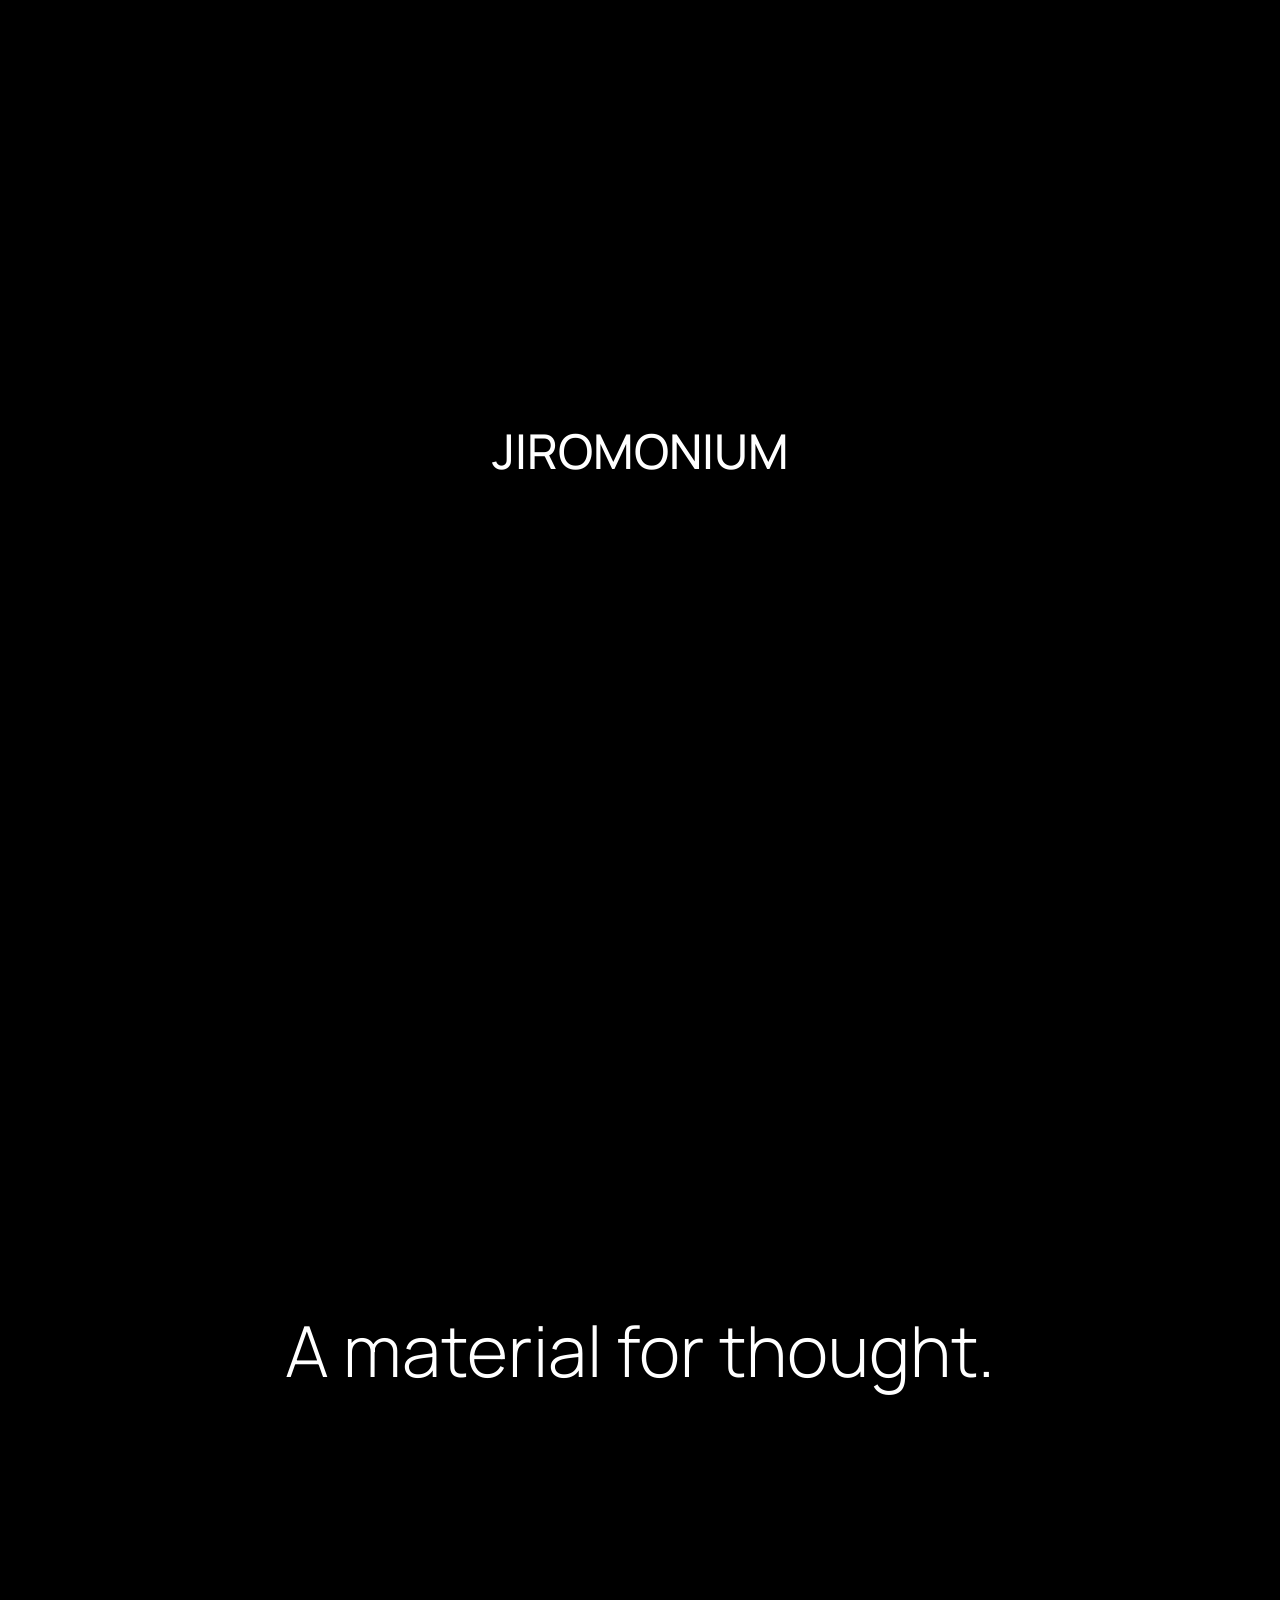
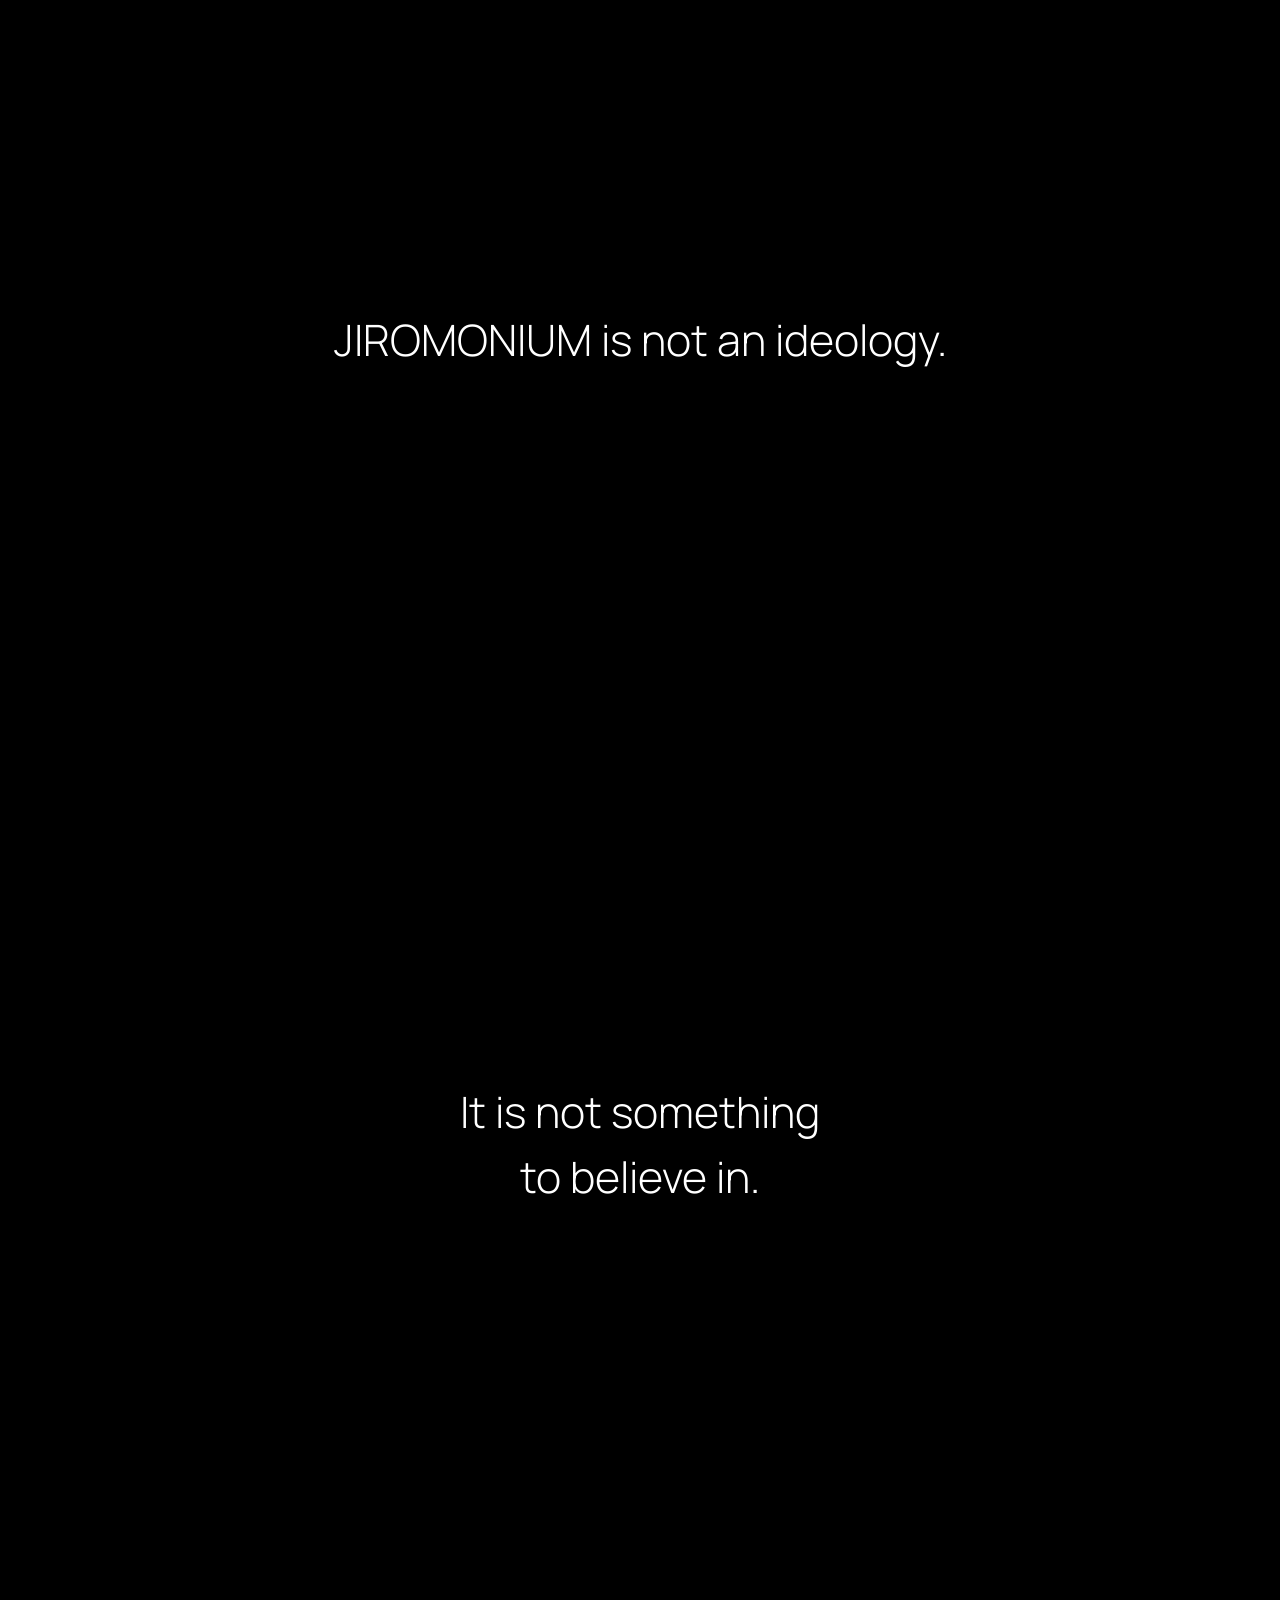
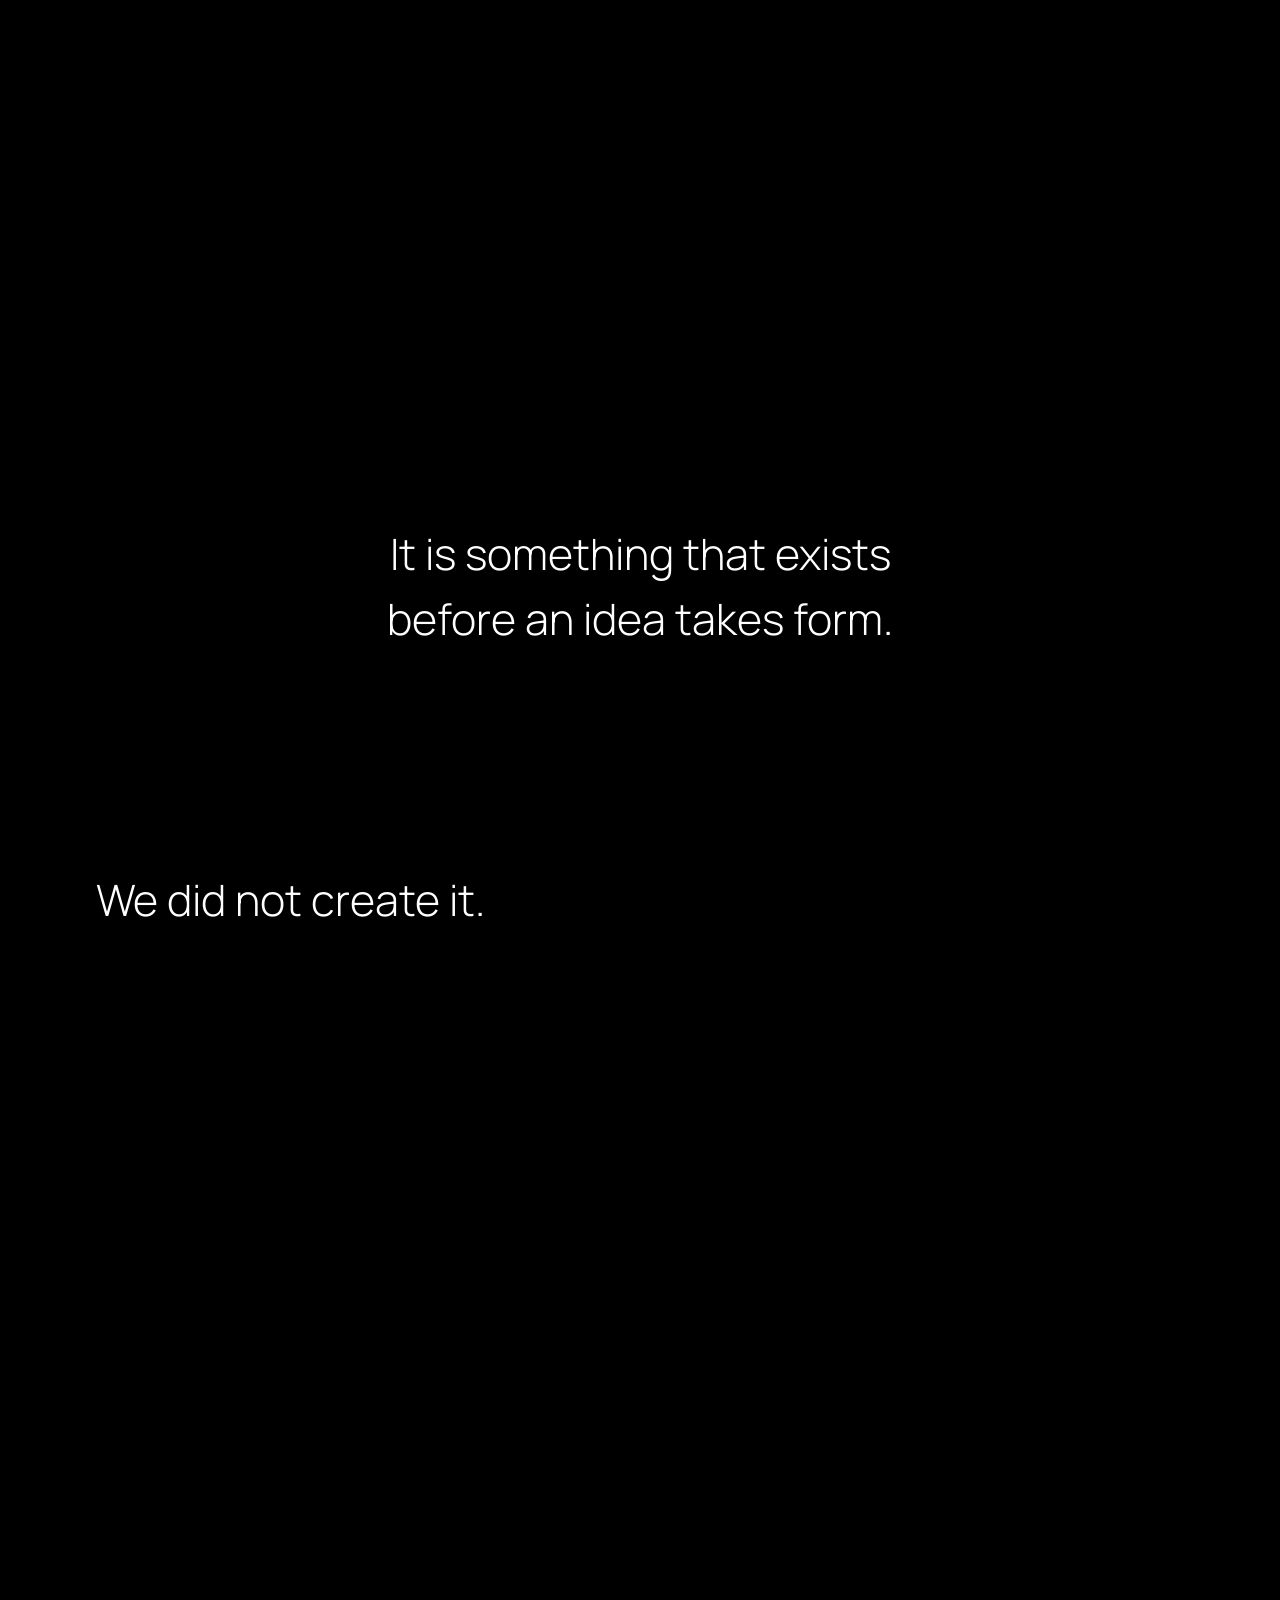
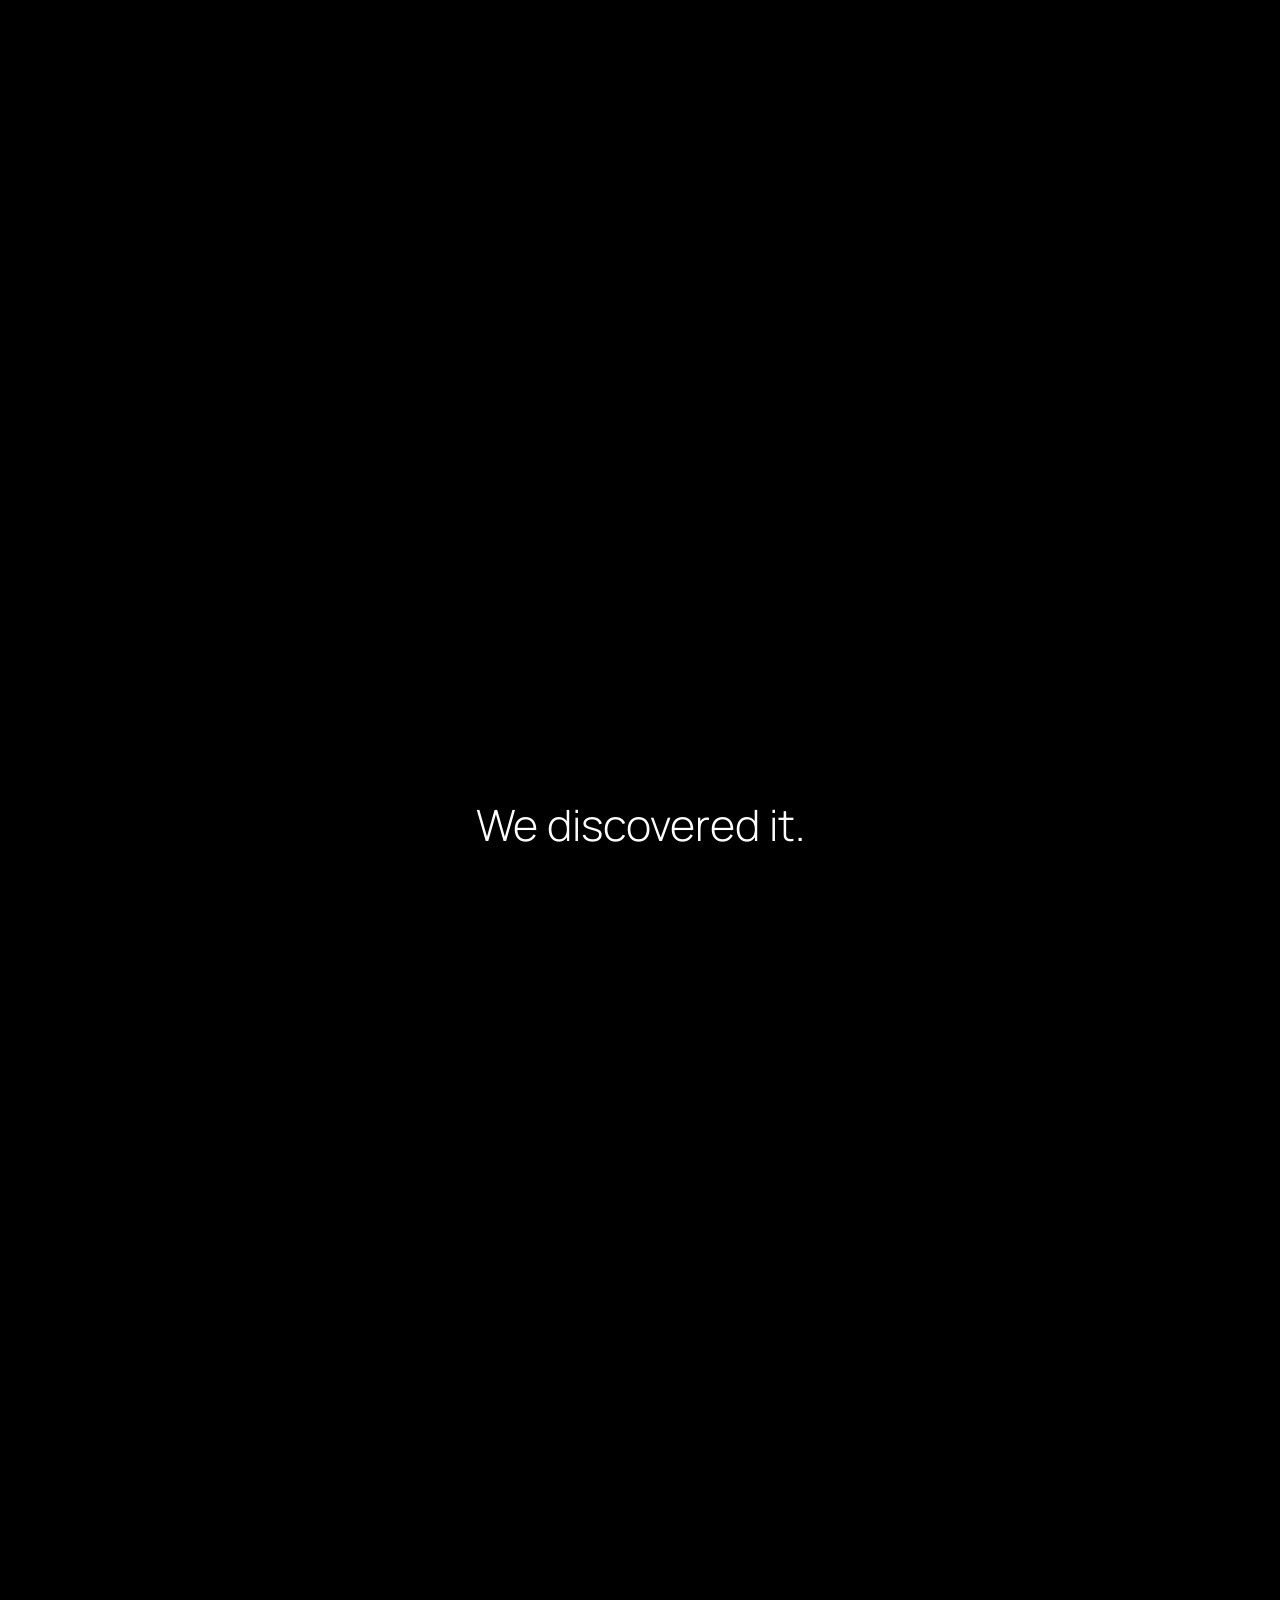
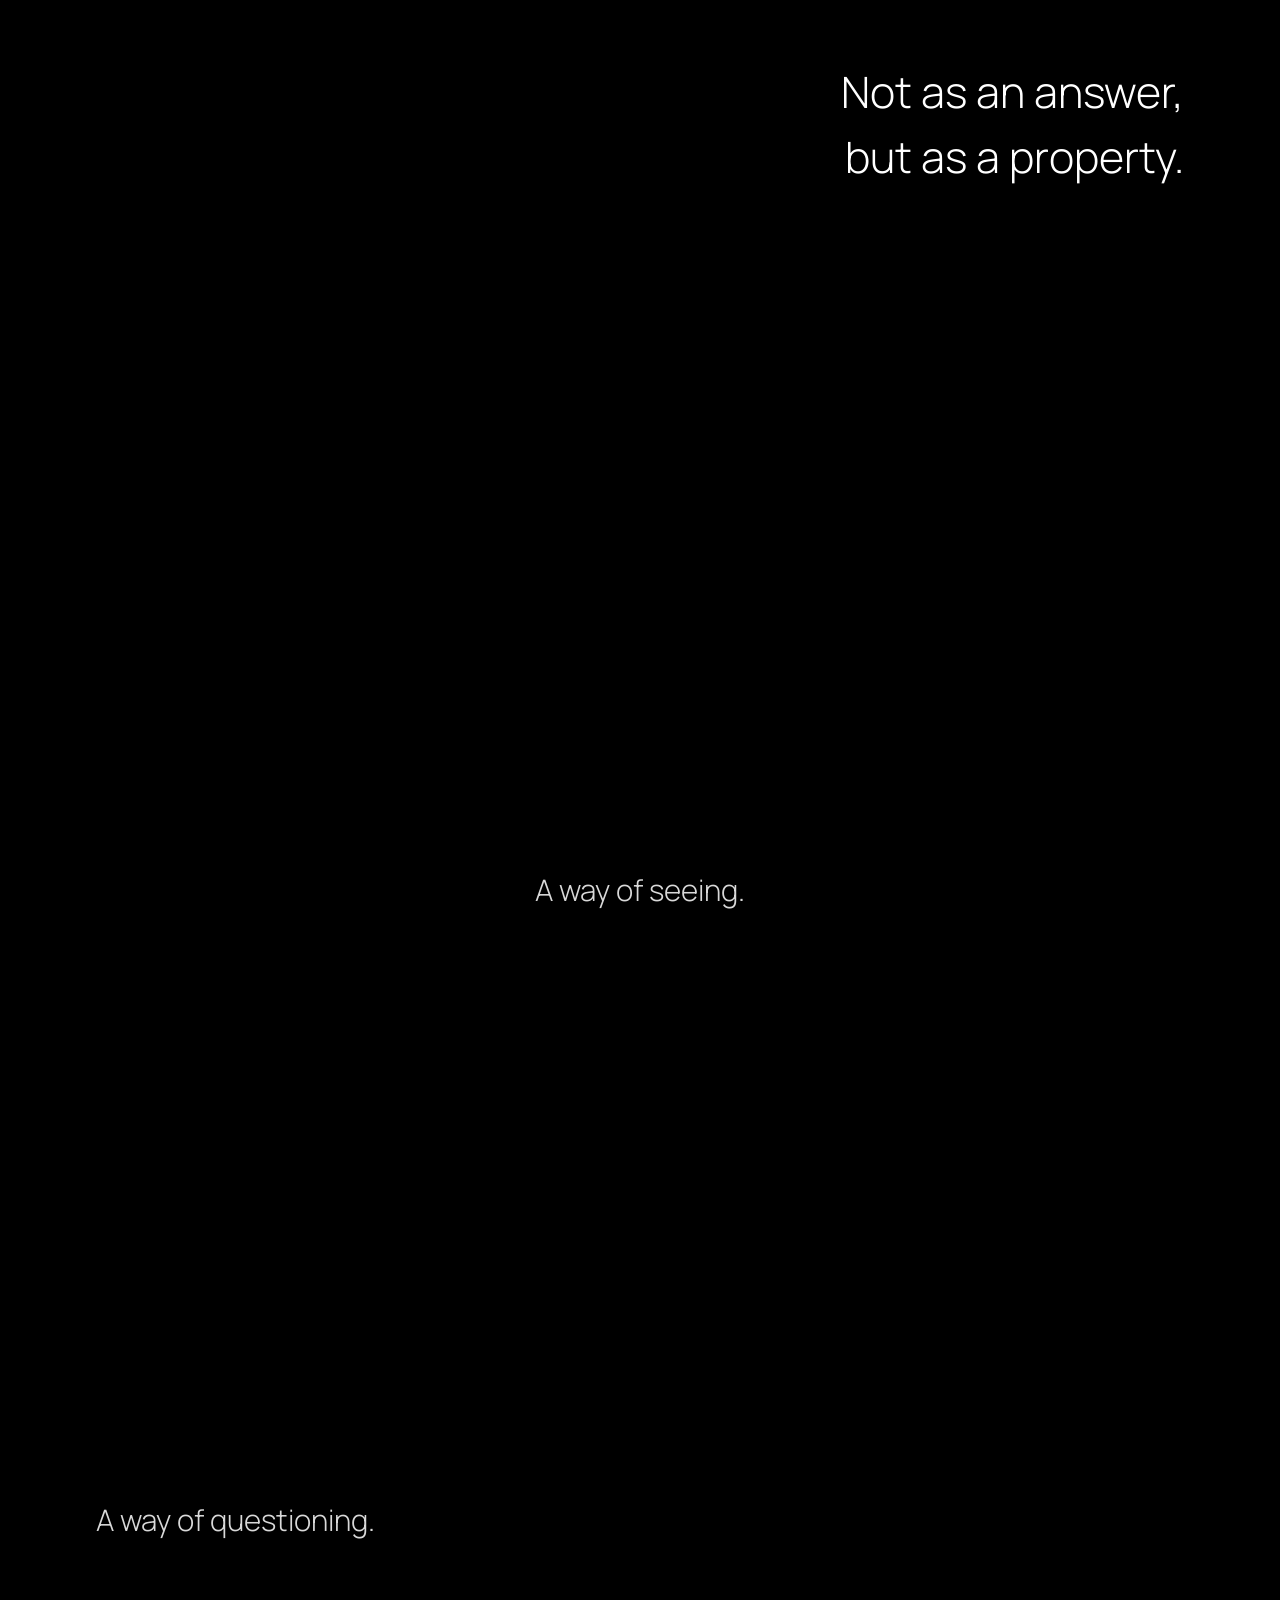
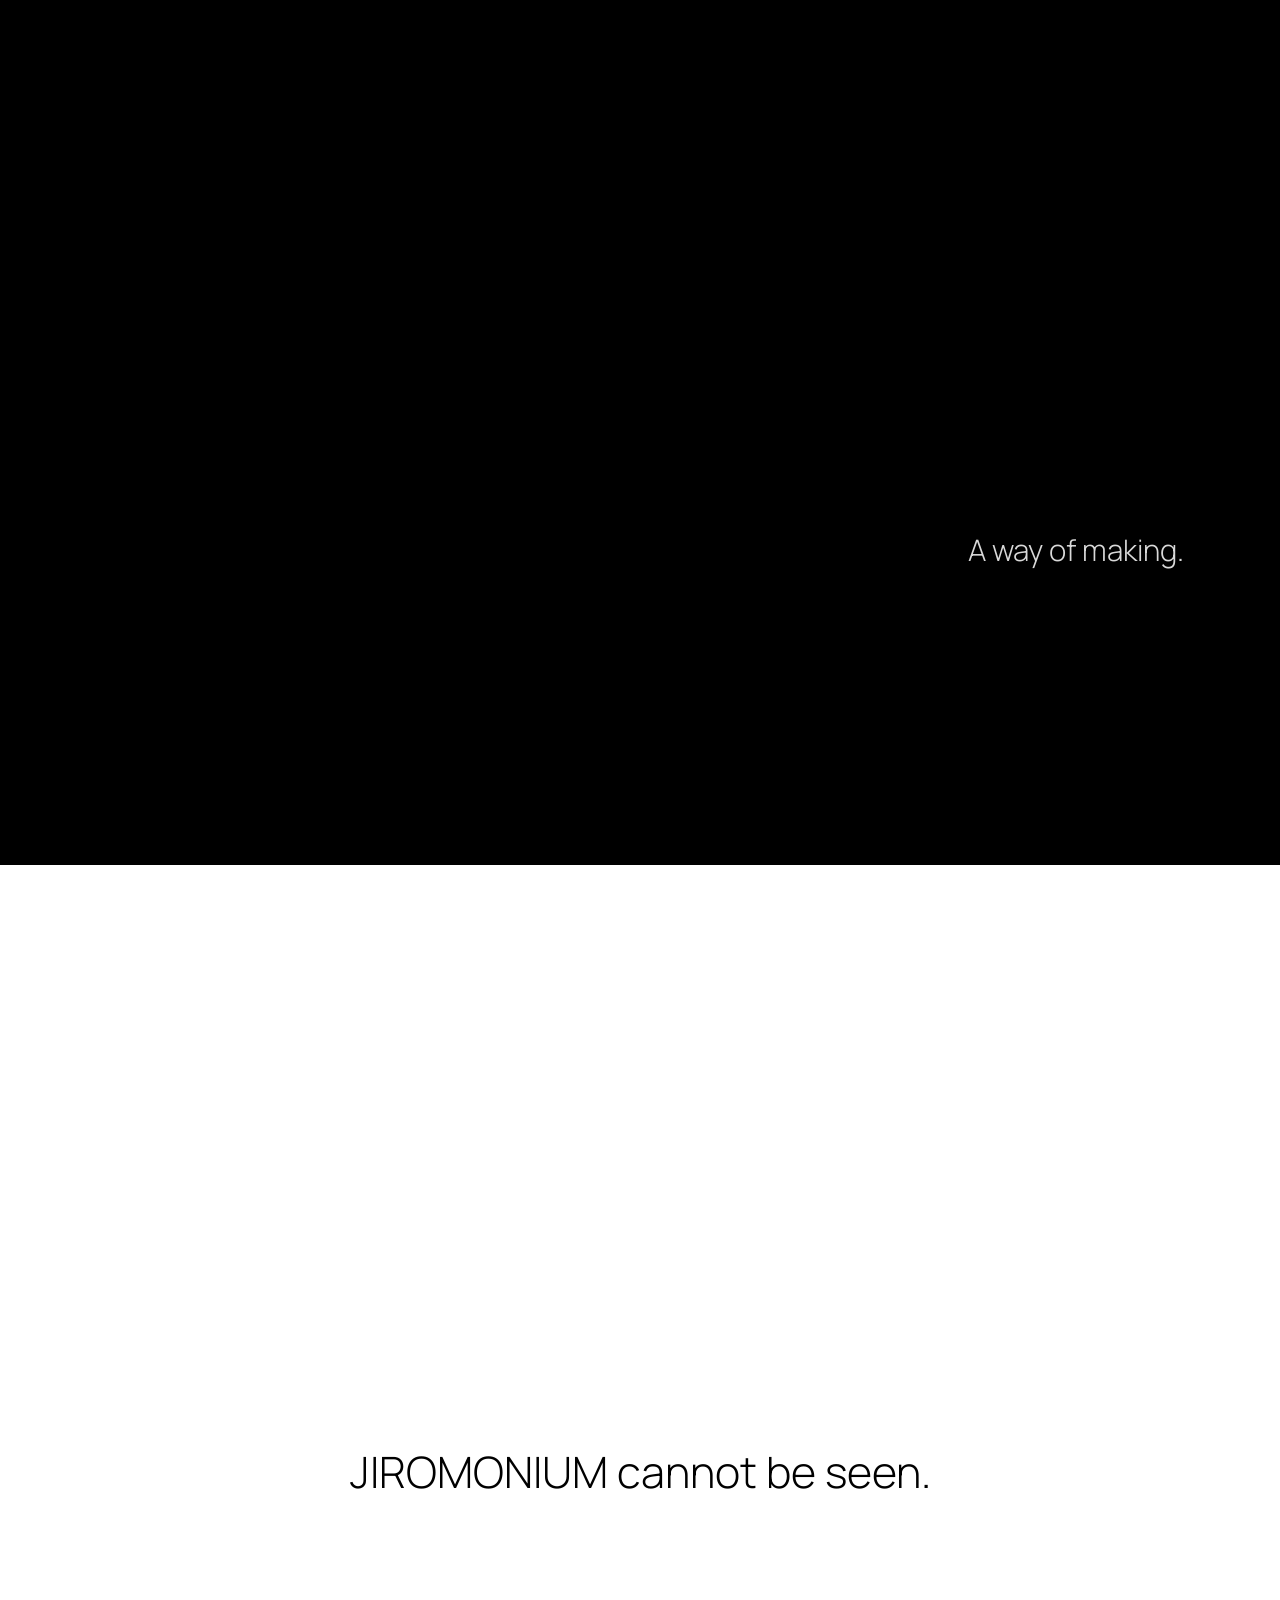
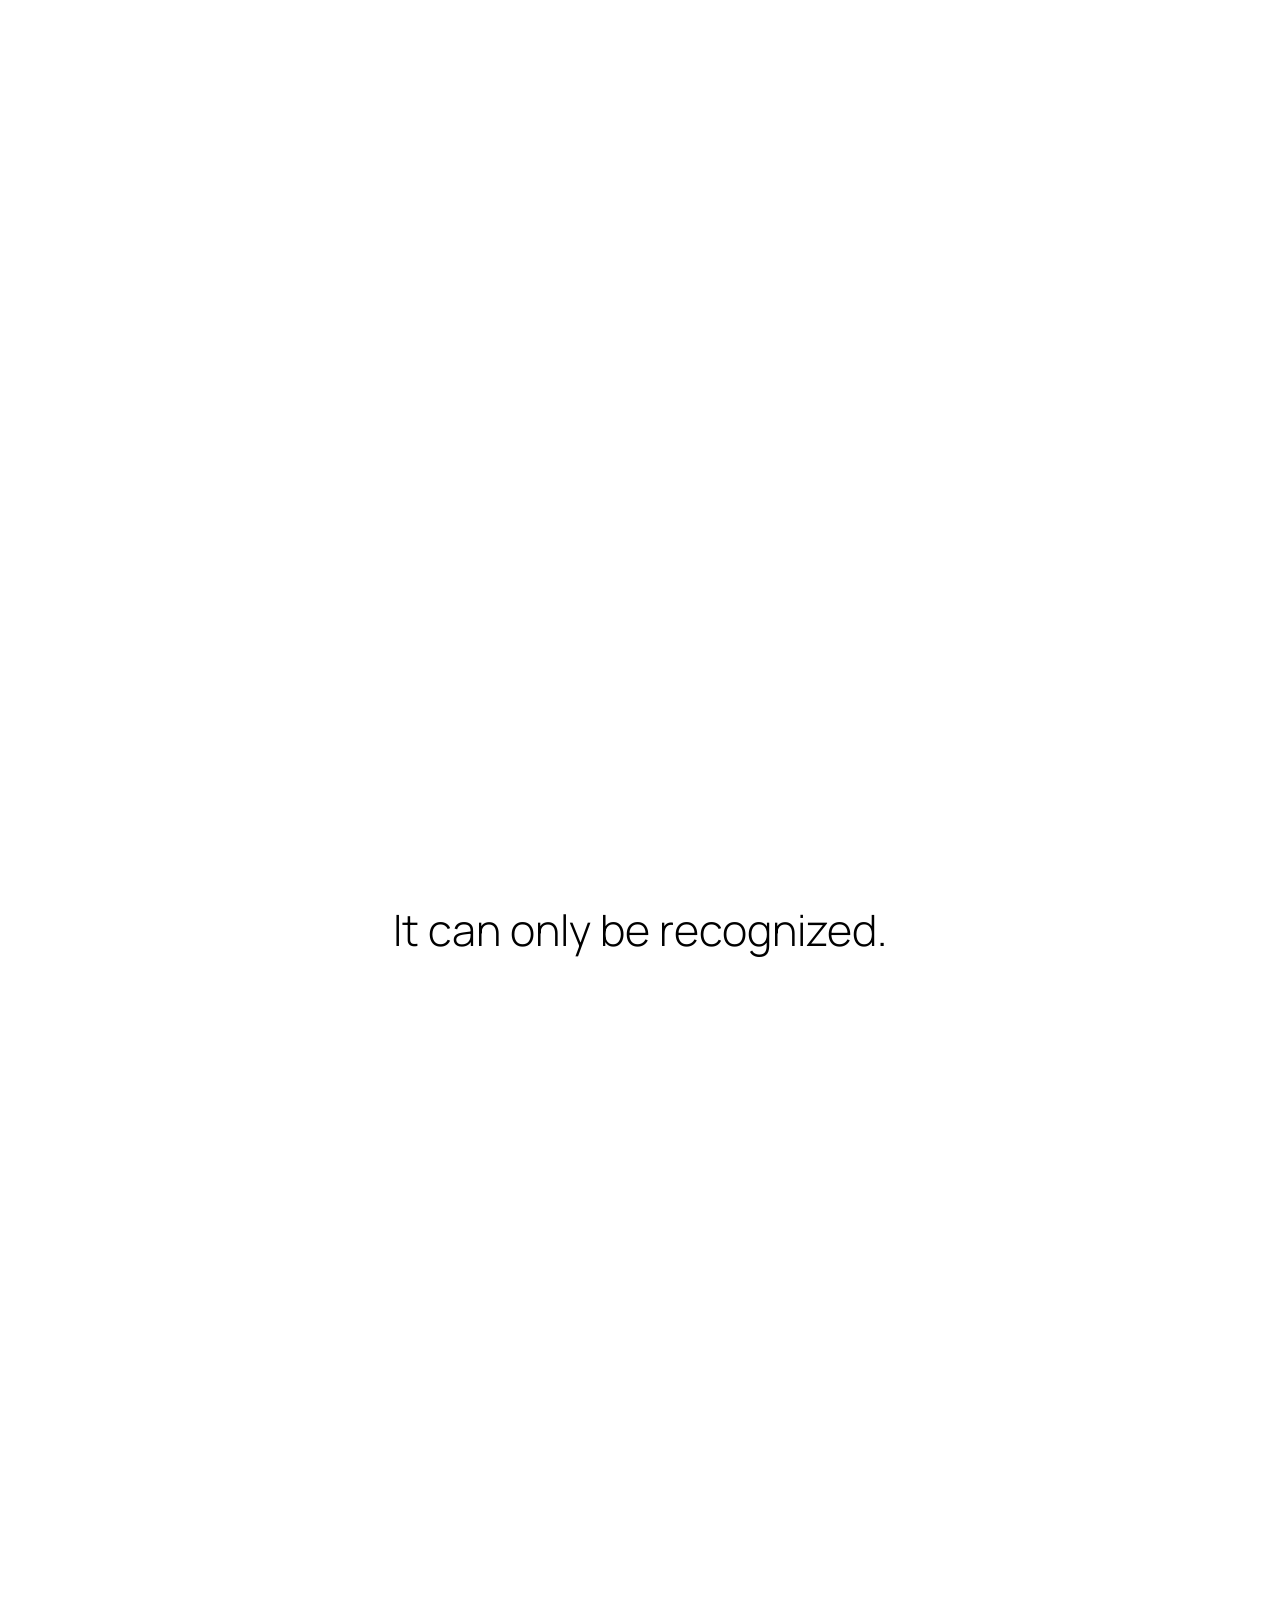
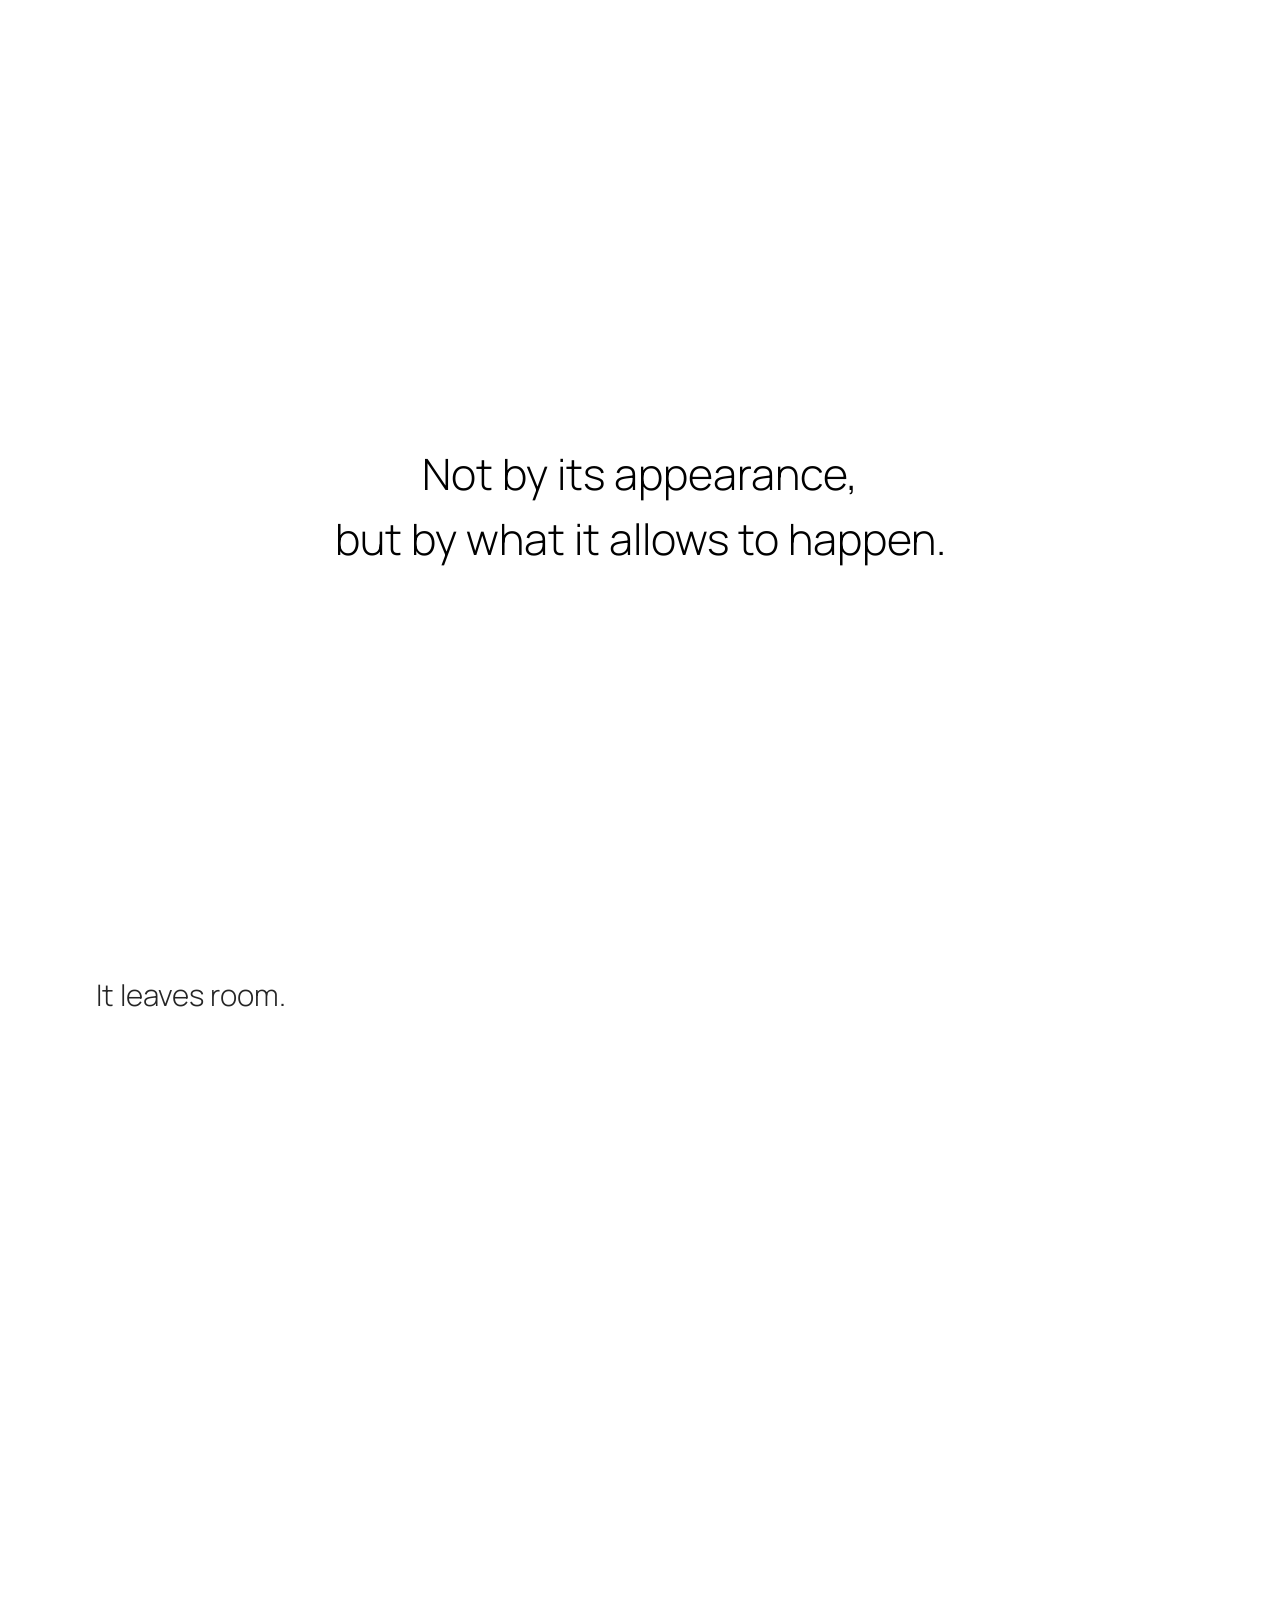
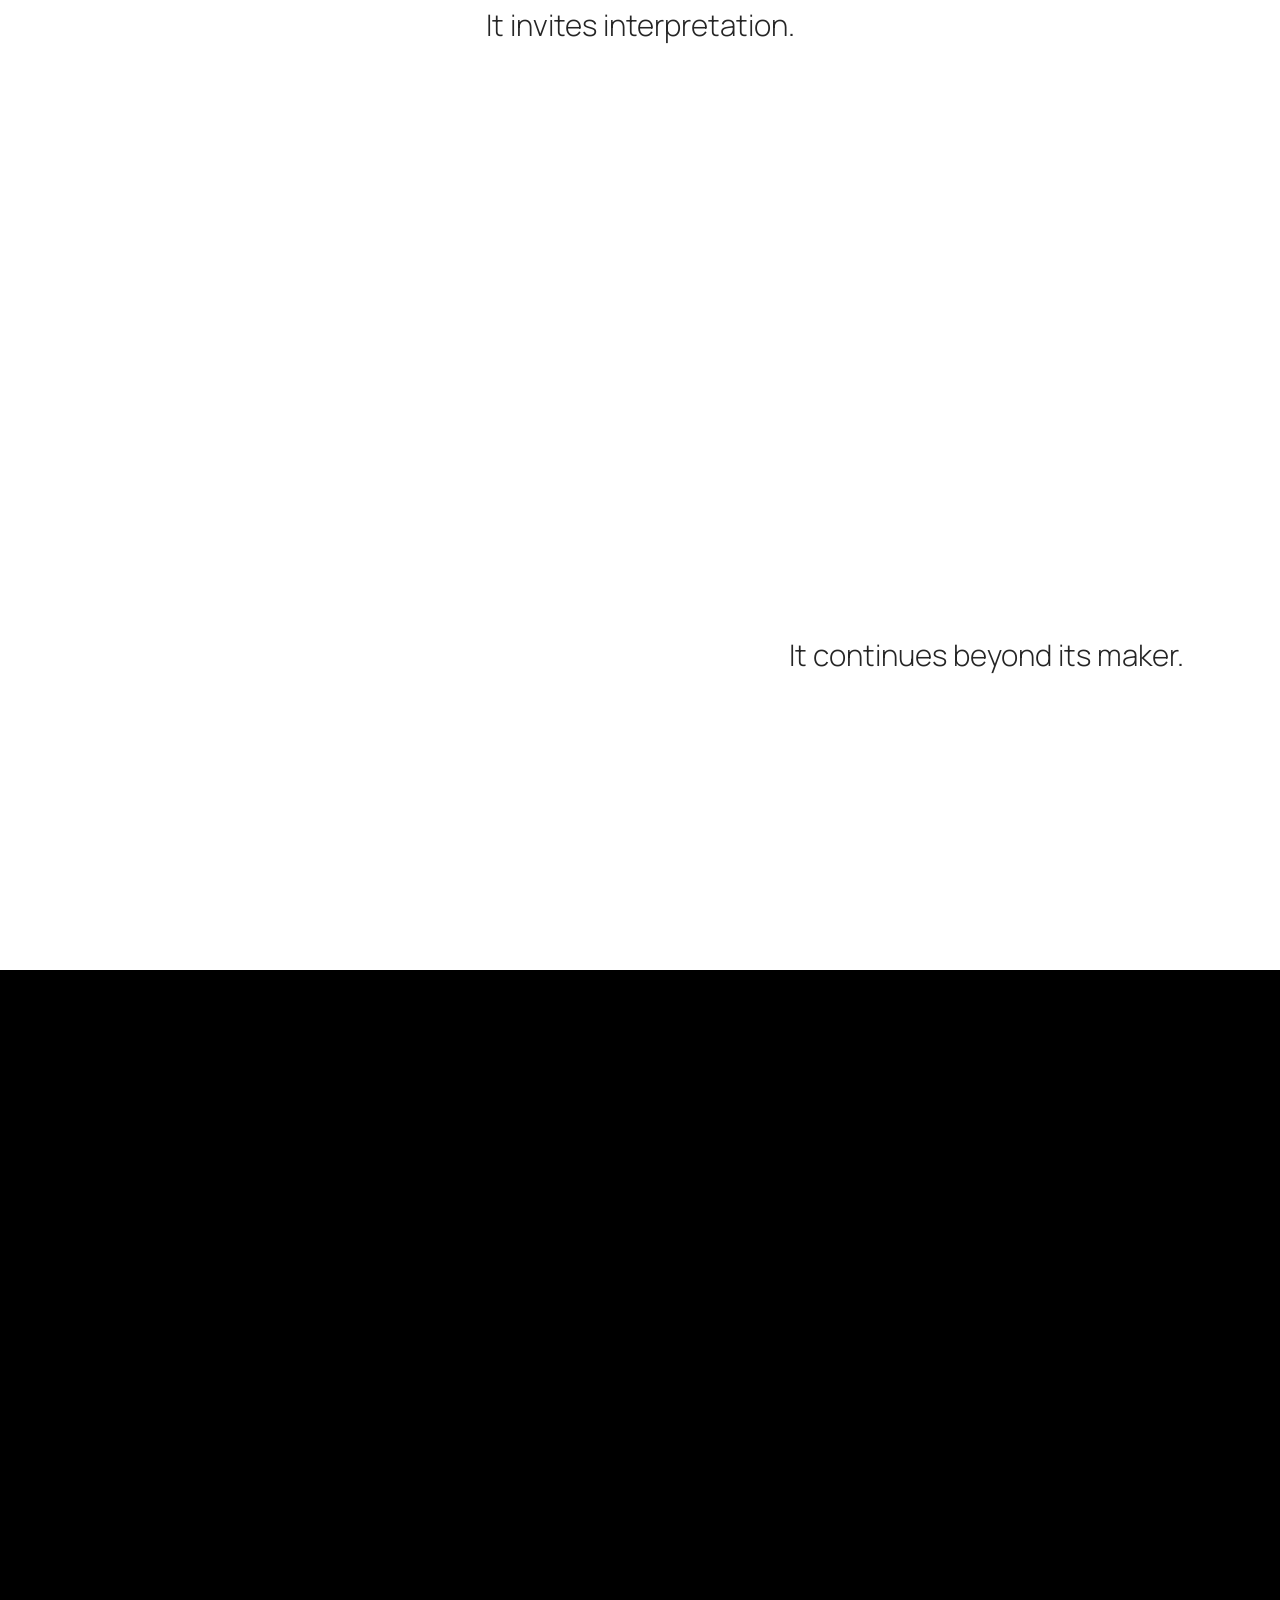
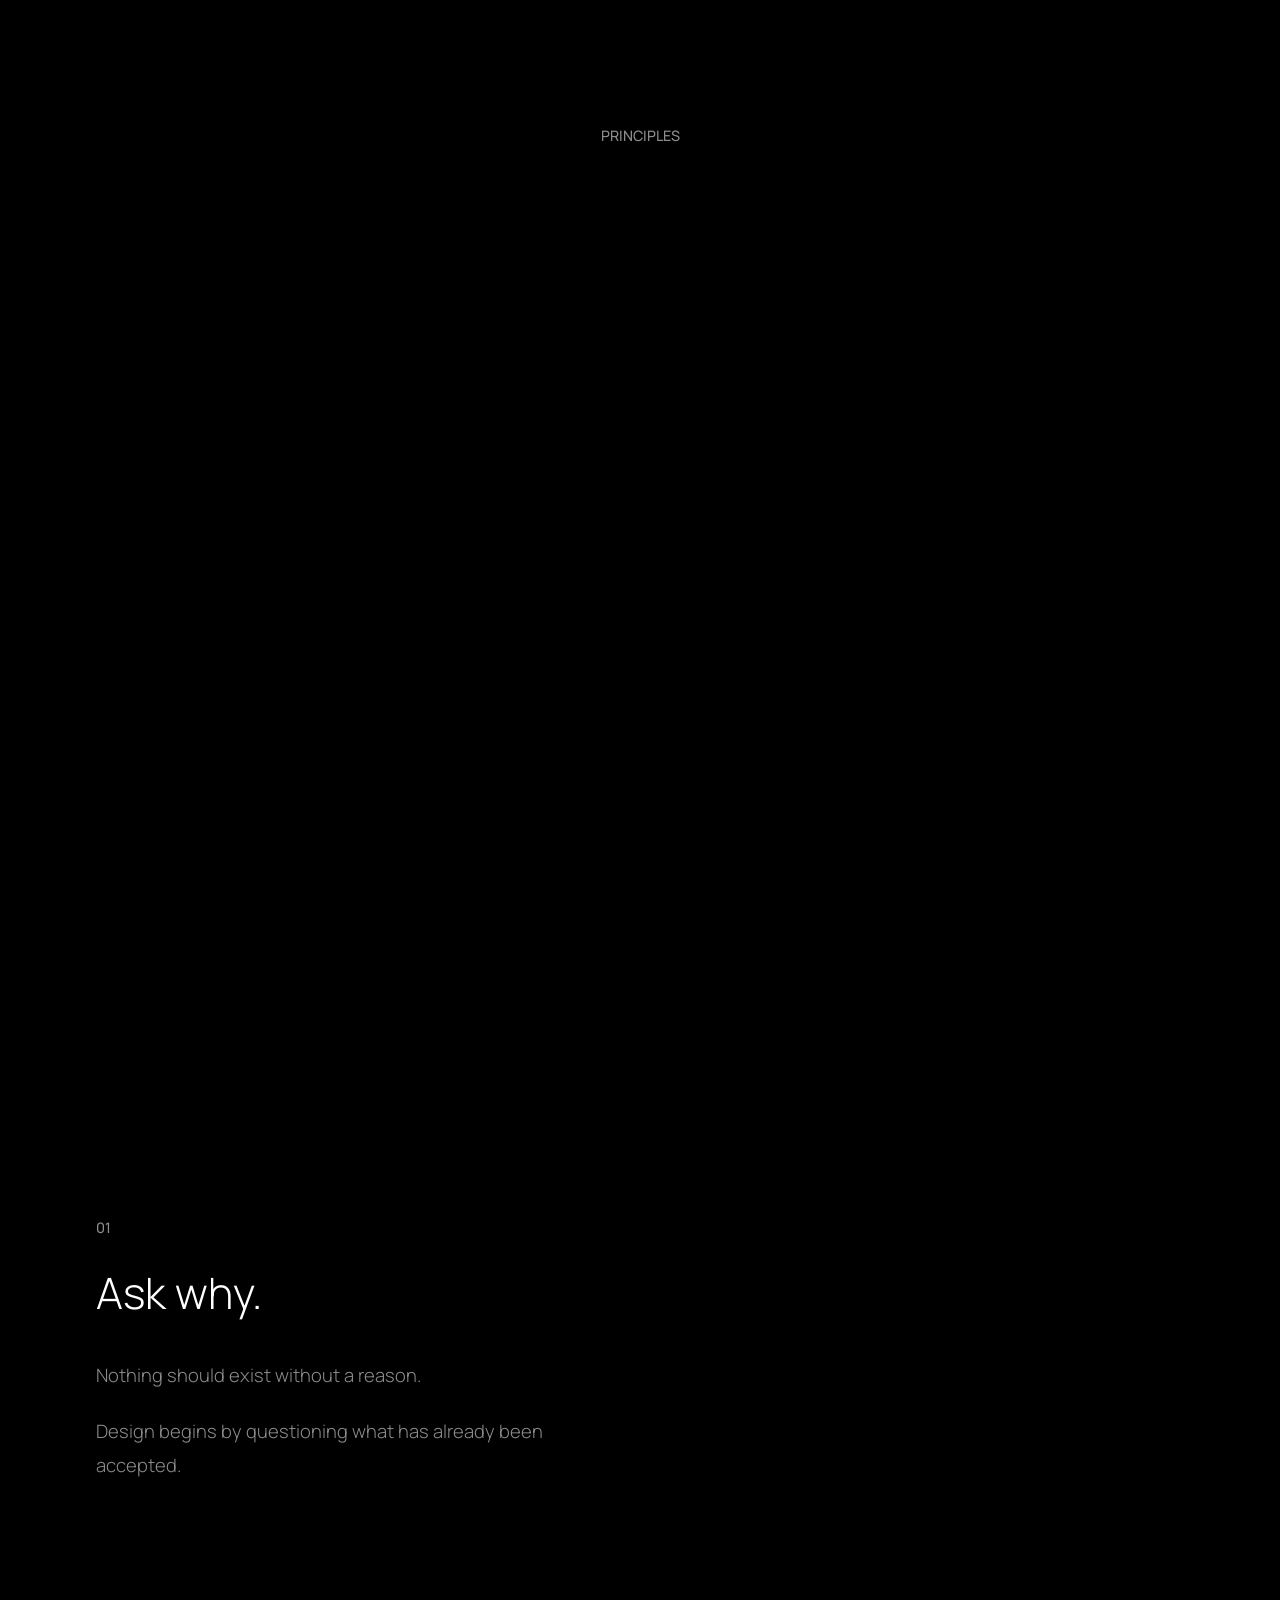
==== commit f654c6f5: "Update index.html to enhance content structure and improve readability. Add new sections for princip" ====
--- a/public/index.html
+++ b/public/index.html
@@ -1,224 +1,281 @@
 <!doctype html>
 <html lang="en">
-<head>
-<meta charset="UTF-8">
-<meta name="viewport" content="width=device-width, initial-scale=1.0">
-<title>JIROMONIUM — A material for thought.</title>
-<meta name="description" content="JIROMONIUM is not an ideology. It is not something to believe in. It is something that exists before an idea takes form. Discovered by JIROMO.">
-<meta property="og:title" content="JIROMONIUM — A material for thought.">
-<meta property="og:description" content="JIROMONIUM is not an ideology. It is not something to believe in. It is something that exists before an idea takes form.">
-<meta property="og:type" content="website">
-<link rel="icon" href="data:,">
-<link rel="preconnect" href="https://fonts.googleapis.com">
-<link rel="preconnect" href="https://fonts.gstatic.com" crossorigin>
-<link rel="stylesheet" href="https://fonts.googleapis.com/css2?family=Manrope:wght@200;300;400;500;600&display=swap">
-<link rel="stylesheet" href="style.css">
-</head>
-<body>
-
-<main>
-
-  <section class="stage v-center h-center" data-reveal>
-    <h1 class="brand-mark">JIROMONIUM</h1>
-  </section>
-
-  <section class="stage v-center h-center" data-reveal>
-    <p class="phrase phrase-lg">A material for thought.</p>
-  </section>
-
-  <section class="stage v-top h-center stage-brief" data-reveal>
-    <p class="phrase">JIROMONIUM is not an ideology.</p>
-  </section>
-
-  <section class="stage v-center h-center stage-brief" data-reveal>
-    <p class="phrase">It is not something<br>to believe in.</p>
-  </section>
-
-  <section class="stage v-bottom h-center" data-reveal>
-    <p class="phrase">It is something that exists<br>before an idea takes form.</p>
-  </section>
-
-  <section class="stage v-top h-left stage-tall" data-reveal>
-    <p class="phrase">We did not create it.</p>
-  </section>
-
-  <section class="stage v-center h-center" data-reveal>
-    <p class="phrase">We discovered it.</p>
-  </section>
-
-  <section class="stage v-center h-right" data-reveal>
-    <p class="phrase">Not as an answer,<br>but as a property.</p>
-  </section>
-
-  <section class="stage v-center h-center stage-brief" data-reveal>
-    <p class="phrase phrase-sm">A way of seeing.</p>
-  </section>
-
-  <section class="stage v-center h-left stage-brief" data-reveal>
-    <p class="phrase phrase-sm">A way of questioning.</p>
-  </section>
-
-  <section class="stage v-center h-right stage-brief" data-reveal>
-    <p class="phrase phrase-sm">A way of making.</p>
-  </section>
-
-  <section class="stage v-center h-center theme-light stage-tall" data-reveal>
-    <p class="phrase">JIROMONIUM cannot be seen.</p>
-  </section>
-
-  <section class="stage v-center h-center theme-light" data-reveal>
-    <p class="phrase">It can only be recognized.</p>
-  </section>
-
-  <section class="stage v-bottom h-center theme-light" data-reveal>
-    <p class="phrase">Not by its appearance,<br>but by what it allows to happen.</p>
-  </section>
-
-  <section class="stage v-center h-left theme-light stage-brief" data-reveal>
-    <p class="phrase phrase-sm">It leaves room.</p>
-  </section>
-
-  <section class="stage v-center h-center theme-light stage-brief" data-reveal>
-    <p class="phrase phrase-sm">It invites interpretation.</p>
-  </section>
-
-  <section class="stage v-center h-right theme-light stage-brief" data-reveal>
-    <p class="phrase phrase-sm">It continues beyond its maker.</p>
-  </section>
-
-  <section class="stage v-center h-center stage-vast" data-reveal>
-    <p class="eyebrow">Principles</p>
-  </section>
-
-  <section class="stage v-center h-left" data-reveal>
-    <p class="principle-num">01</p>
-    <p class="phrase">Ask why.</p>
-    <div class="phrase-note-group">
-      <p class="phrase-note">Nothing should exist without a reason.</p>
-      <p class="phrase-note">Design begins by questioning what has already been accepted.</p>
-    </div>
-  </section>
-
-  <section class="stage v-center h-right" data-reveal>
-    <p class="principle-num">02</p>
-    <p class="phrase">Do not complete everything.</p>
-    <div class="phrase-note-group">
-      <p class="phrase-note">Completion is only one moment.</p>
-      <p class="phrase-note">Leave space for change, interpretation, and continuation.</p>
-    </div>
-  </section>
-
-  <section class="stage v-center h-left" data-reveal>
-    <p class="principle-num">03</p>
-    <p class="phrase">Create conditions.</p>
-    <div class="phrase-note-group">
-      <p class="phrase-note">Do not decide every outcome.</p>
-      <p class="phrase-note">Design a state from which something can begin.</p>
-    </div>
-  </section>
-
-  <section class="stage v-center h-right" data-reveal>
-    <p class="principle-num">04</p>
-    <p class="phrase">Respect what already exists.</p>
-    <div class="phrase-note-group">
-      <p class="phrase-note">Do not erase the nature of things.</p>
-      <p class="phrase-note">Observe their properties, their limits, and their possibilities.</p>
-    </div>
-  </section>
-
-  <section class="stage v-center h-left" data-reveal>
-    <p class="principle-num">05</p>
-    <p class="phrase">Keep the parts simple.</p>
-    <div class="phrase-note-group">
-      <p class="phrase-note">Complexity does not need to exist inside each individual part.</p>
-      <p class="phrase-note">It can emerge through relationships, combinations, and time.</p>
-    </div>
-  </section>
-
-  <section class="stage v-center h-right" data-reveal>
-    <p class="principle-num">06</p>
-    <p class="phrase">Allow participation.</p>
-    <div class="phrase-note-group">
-      <p class="phrase-note">People are not only users.</p>
-      <p class="phrase-note">They can alter, continue, and become part of what is made.</p>
-    </div>
-  </section>
-
-  <section class="stage v-center h-center stage-tall" data-reveal>
-    <p class="phrase">It is not a style.</p>
-  </section>
-
-  <section class="stage v-top h-left stage-brief" data-reveal>
-    <p class="phrase">A style can be imitated.</p>
-  </section>
-
-  <section class="stage v-bottom h-center" data-reveal>
-    <p class="phrase">JIROMONIUM is not recognized<br>by a shape, a color, or a surface.</p>
-  </section>
-
-  <section class="stage v-center h-center" data-reveal>
-    <p class="phrase">It is recognized by the thinking<br>that remains within what was made.</p>
-  </section>
-
-  <section class="stage v-center h-center theme-light stage-tall" data-reveal>
-    <p class="phrase">It is not an ideology.</p>
-  </section>
-
-  <section class="stage v-top h-left theme-light stage-brief" data-reveal>
-    <p class="phrase">An ideology asks to be followed.</p>
-  </section>
-
-  <section class="stage v-center h-center theme-light" data-reveal>
-    <p class="phrase">JIROMONIUM asks to be used.</p>
-  </section>
-
-  <section class="stage v-bottom h-right theme-light" data-reveal>
-    <p class="phrase">How it appears<br>depends on the person who encounters it.</p>
-  </section>
-
-  <section class="stage v-center h-center stage-vast" data-reveal>
-    <p class="phrase">Nothing is truly finished.</p>
-  </section>
-
-  <section class="stage v-center h-left stage-brief" data-reveal>
-    <p class="phrase phrase-sm">A thing changes through use.</p>
-  </section>
-
-  <section class="stage v-center h-center stage-brief" data-reveal>
-    <p class="phrase phrase-sm">An idea changes through interpretation.</p>
-  </section>
-
-  <section class="stage v-center h-right stage-brief" data-reveal>
-    <p class="phrase phrase-sm">A system changes through participation.</p>
-  </section>
-
-  <section class="stage v-bottom h-right stage-tall" data-reveal>
-    <p class="phrase">What is made continues<br>after it leaves the hands of its maker.</p>
-  </section>
-
-  <section class="stage v-center h-center stage-vast" data-reveal>
-    <p class="phrase phrase-lg">JIROMONIUM</p>
-  </section>
-
-  <section class="stage v-center h-center" data-reveal>
-    <div class="negation-group">
-      <p class="phrase">Not a belief.</p>
-      <p class="phrase">Not a style.</p>
-      <p class="phrase">Not an answer.</p>
-    </div>
-  </section>
-
-  <section class="stage v-center h-center closing" data-reveal>
-    <p class="phrase">A property found<br>where thought becomes form.</p>
-  </section>
-
-</main>
-
-<footer class="mark" data-reveal>
-  <p>By <a class="mark-link" href="https://jiromo.com" target="_blank" rel="noopener">JIROMO.</a></p>
-  <p class="version">Version 0.1</p>
-</footer>
-
-<script src="script.js"></script>
-</body>
+  <head>
+    <meta charset="UTF-8" />
+    <meta name="viewport" content="width=device-width, initial-scale=1.0" />
+    <title>JIROMONIUM — A material for thought.</title>
+    <meta
+      name="description"
+      content="JIROMONIUM is not an ideology. It is not something to believe in. It is something that exists before an idea takes form. Discovered by JIROMO."
+    />
+    <meta property="og:title" content="JIROMONIUM — A material for thought." />
+    <meta
+      property="og:description"
+      content="JIROMONIUM is not an ideology. It is not something to believe in. It is something that exists before an idea takes form."
+    />
+    <meta property="og:type" content="website" />
+    <link rel="icon" href="data:," />
+    <link rel="preconnect" href="https://fonts.googleapis.com" />
+    <link rel="preconnect" href="https://fonts.gstatic.com" crossorigin />
+    <link
+      rel="stylesheet"
+      href="https://fonts.googleapis.com/css2?family=Manrope:wght@200;300;400;500;600&display=swap"
+    />
+    <link rel="stylesheet" href="style.css" />
+  </head>
+  <body>
+    <main>
+      <section class="stage v-center h-center" data-reveal>
+        <h1 class="brand-mark">JIROMONIUM</h1>
+      </section>
+
+      <section class="stage v-center h-center" data-reveal>
+        <p class="phrase-lg">A material for thought.</p>
+      </section>
+
+      <section class="stage v-top h-center stage-brief" data-reveal>
+        <p class="phrase">JIROMONIUM is not an ideology.</p>
+      </section>
+
+      <section class="stage v-center h-center stage-brief" data-reveal>
+        <p class="phrase">It is not something<br />to believe in.</p>
+      </section>
+
+      <section class="stage v-bottom h-center" data-reveal>
+        <p class="phrase">
+          It is something that exists<br />before an idea takes form.
+        </p>
+      </section>
+
+      <section class="stage v-top h-left stage-tall" data-reveal>
+        <p class="phrase">We did not create it.</p>
+      </section>
+
+      <section class="stage v-center h-center" data-reveal>
+        <p class="phrase">We discovered it.</p>
+      </section>
+
+      <section class="stage v-center h-right" data-reveal>
+        <p class="phrase">Not as an answer,<br />but as a property.</p>
+      </section>
+
+      <section class="stage v-center h-center stage-brief" data-reveal>
+        <p class="phrase phrase-sm">A way of seeing.</p>
+      </section>
+
+      <section class="stage v-center h-left stage-brief" data-reveal>
+        <p class="phrase phrase-sm">A way of questioning.</p>
+      </section>
+
+      <section class="stage v-center h-right stage-brief" data-reveal>
+        <p class="phrase phrase-sm">A way of making.</p>
+      </section>
+
+      <section
+        class="stage v-center h-center theme-light stage-tall"
+        data-reveal
+      >
+        <p class="phrase">JIROMONIUM cannot be seen.</p>
+      </section>
+
+      <section class="stage v-center h-center theme-light" data-reveal>
+        <p class="phrase">It can only be recognized.</p>
+      </section>
+
+      <section class="stage v-bottom h-center theme-light" data-reveal>
+        <p class="phrase">
+          Not by its appearance,<br />but by what it allows to happen.
+        </p>
+      </section>
+
+      <section
+        class="stage v-center h-left theme-light stage-brief"
+        data-reveal
+      >
+        <p class="phrase phrase-sm">It leaves room.</p>
+      </section>
+
+      <section
+        class="stage v-center h-center theme-light stage-brief"
+        data-reveal
+      >
+        <p class="phrase phrase-sm">It invites interpretation.</p>
+      </section>
+
+      <section
+        class="stage v-center h-right theme-light stage-brief"
+        data-reveal
+      >
+        <p class="phrase phrase-sm">It continues beyond its maker.</p>
+      </section>
+
+      <section class="stage v-center h-center stage-vast" data-reveal>
+        <p class="eyebrow">Principles</p>
+      </section>
+
+      <section class="stage v-center h-left" data-reveal>
+        <p class="principle-num">01</p>
+        <p class="phrase">Ask why.</p>
+        <div class="phrase-note-group">
+          <p class="phrase-note">Nothing should exist without a reason.</p>
+          <p class="phrase-note">
+            Design begins by questioning what has already been accepted.
+          </p>
+        </div>
+      </section>
+
+      <section class="stage v-center h-right" data-reveal>
+        <p class="principle-num">02</p>
+        <p class="phrase">Do not complete everything.</p>
+        <div class="phrase-note-group">
+          <p class="phrase-note">Completion is only one moment.</p>
+          <p class="phrase-note">
+            Leave space for change, interpretation, and continuation.
+          </p>
+        </div>
+      </section>
+
+      <section class="stage v-center h-left" data-reveal>
+        <p class="principle-num">03</p>
+        <p class="phrase">Create conditions.</p>
+        <div class="phrase-note-group">
+          <p class="phrase-note">Do not decide every outcome.</p>
+          <p class="phrase-note">
+            Design a state from which something can begin.
+          </p>
+        </div>
+      </section>
+
+      <section class="stage v-center h-right" data-reveal>
+        <p class="principle-num">04</p>
+        <p class="phrase">Respect what already exists.</p>
+        <div class="phrase-note-group">
+          <p class="phrase-note">Do not erase the nature of things.</p>
+          <p class="phrase-note">
+            Observe their properties, their limits, and their possibilities.
+          </p>
+        </div>
+      </section>
+
+      <section class="stage v-center h-left" data-reveal>
+        <p class="principle-num">05</p>
+        <p class="phrase">Keep the parts simple.</p>
+        <div class="phrase-note-group">
+          <p class="phrase-note">
+            Complexity does not need to exist inside each individual part.
+          </p>
+          <p class="phrase-note">
+            It can emerge through relationships, combinations, and time.
+          </p>
+        </div>
+      </section>
+
+      <section class="stage v-center h-right" data-reveal>
+        <p class="principle-num">06</p>
+        <p class="phrase">Allow participation.</p>
+        <div class="phrase-note-group">
+          <p class="phrase-note">People are not only users.</p>
+          <p class="phrase-note">
+            They can alter, continue, and become part of what is made.
+          </p>
+        </div>
+      </section>
+
+      <section class="stage v-center h-center stage-tall" data-reveal>
+        <p class="phrase">It is not a style.</p>
+      </section>
+
+      <section class="stage v-top h-left stage-brief" data-reveal>
+        <p class="phrase">A style can be imitated.</p>
+      </section>
+
+      <section class="stage v-bottom h-center" data-reveal>
+        <p class="phrase">
+          JIROMONIUM is not recognized<br />by a shape, a color, or a surface.
+        </p>
+      </section>
+
+      <section class="stage v-center h-center" data-reveal>
+        <p class="phrase">
+          It is recognized by the thinking<br />that remains within what was
+          made.
+        </p>
+      </section>
+
+      <section
+        class="stage v-center h-center theme-light stage-tall"
+        data-reveal
+      >
+        <p class="phrase">It is not an ideology.</p>
+      </section>
+
+      <section class="stage v-top h-left theme-light stage-brief" data-reveal>
+        <p class="phrase">An ideology asks to be followed.</p>
+      </section>
+
+      <section class="stage v-center h-center theme-light" data-reveal>
+        <p class="phrase">JIROMONIUM asks to be used.</p>
+      </section>
+
+      <section class="stage v-bottom h-right theme-light" data-reveal>
+        <p class="phrase">
+          How it appears<br />depends on the person who encounters it.
+        </p>
+      </section>
+
+      <section class="stage v-center h-center stage-vast" data-reveal>
+        <p class="phrase">Nothing is truly finished.</p>
+      </section>
+
+      <section class="stage v-center h-left stage-brief" data-reveal>
+        <p class="phrase phrase-sm">A thing changes through use.</p>
+      </section>
+
+      <section class="stage v-center h-center stage-brief" data-reveal>
+        <p class="phrase phrase-sm">An idea changes through interpretation.</p>
+      </section>
+
+      <section class="stage v-center h-right stage-brief" data-reveal>
+        <p class="phrase phrase-sm">A system changes through participation.</p>
+      </section>
+
+      <section class="stage v-bottom h-right stage-tall" data-reveal>
+        <p class="phrase">
+          What is made continues<br />after it leaves the hands of its maker.
+        </p>
+      </section>
+
+      <section class="stage v-center h-center stage-vast" data-reveal>
+        <p class="phrase phrase-lg">JIROMONIUM</p>
+      </section>
+
+      <section class="stage v-center h-center" data-reveal>
+        <div class="negation-group">
+          <p class="phrase">Not a belief.</p>
+          <p class="phrase">Not a style.</p>
+          <p class="phrase">Not an answer.</p>
+        </div>
+      </section>
+
+      <section class="stage v-center h-center closing" data-reveal>
+        <p class="phrase">A property found<br />where thought becomes form.</p>
+      </section>
+    </main>
+
+    <footer class="mark" data-reveal>
+      <p>
+        By
+        <a
+          class="mark-link"
+          href="https://jiromo.com"
+          target="_blank"
+          rel="noopener"
+          >JIROMO.</a
+        >
+      </p>
+      <p class="version">Version 0.1</p>
+    </footer>
+
+    <script src="script.js"></script>
+  </body>
 </html>
